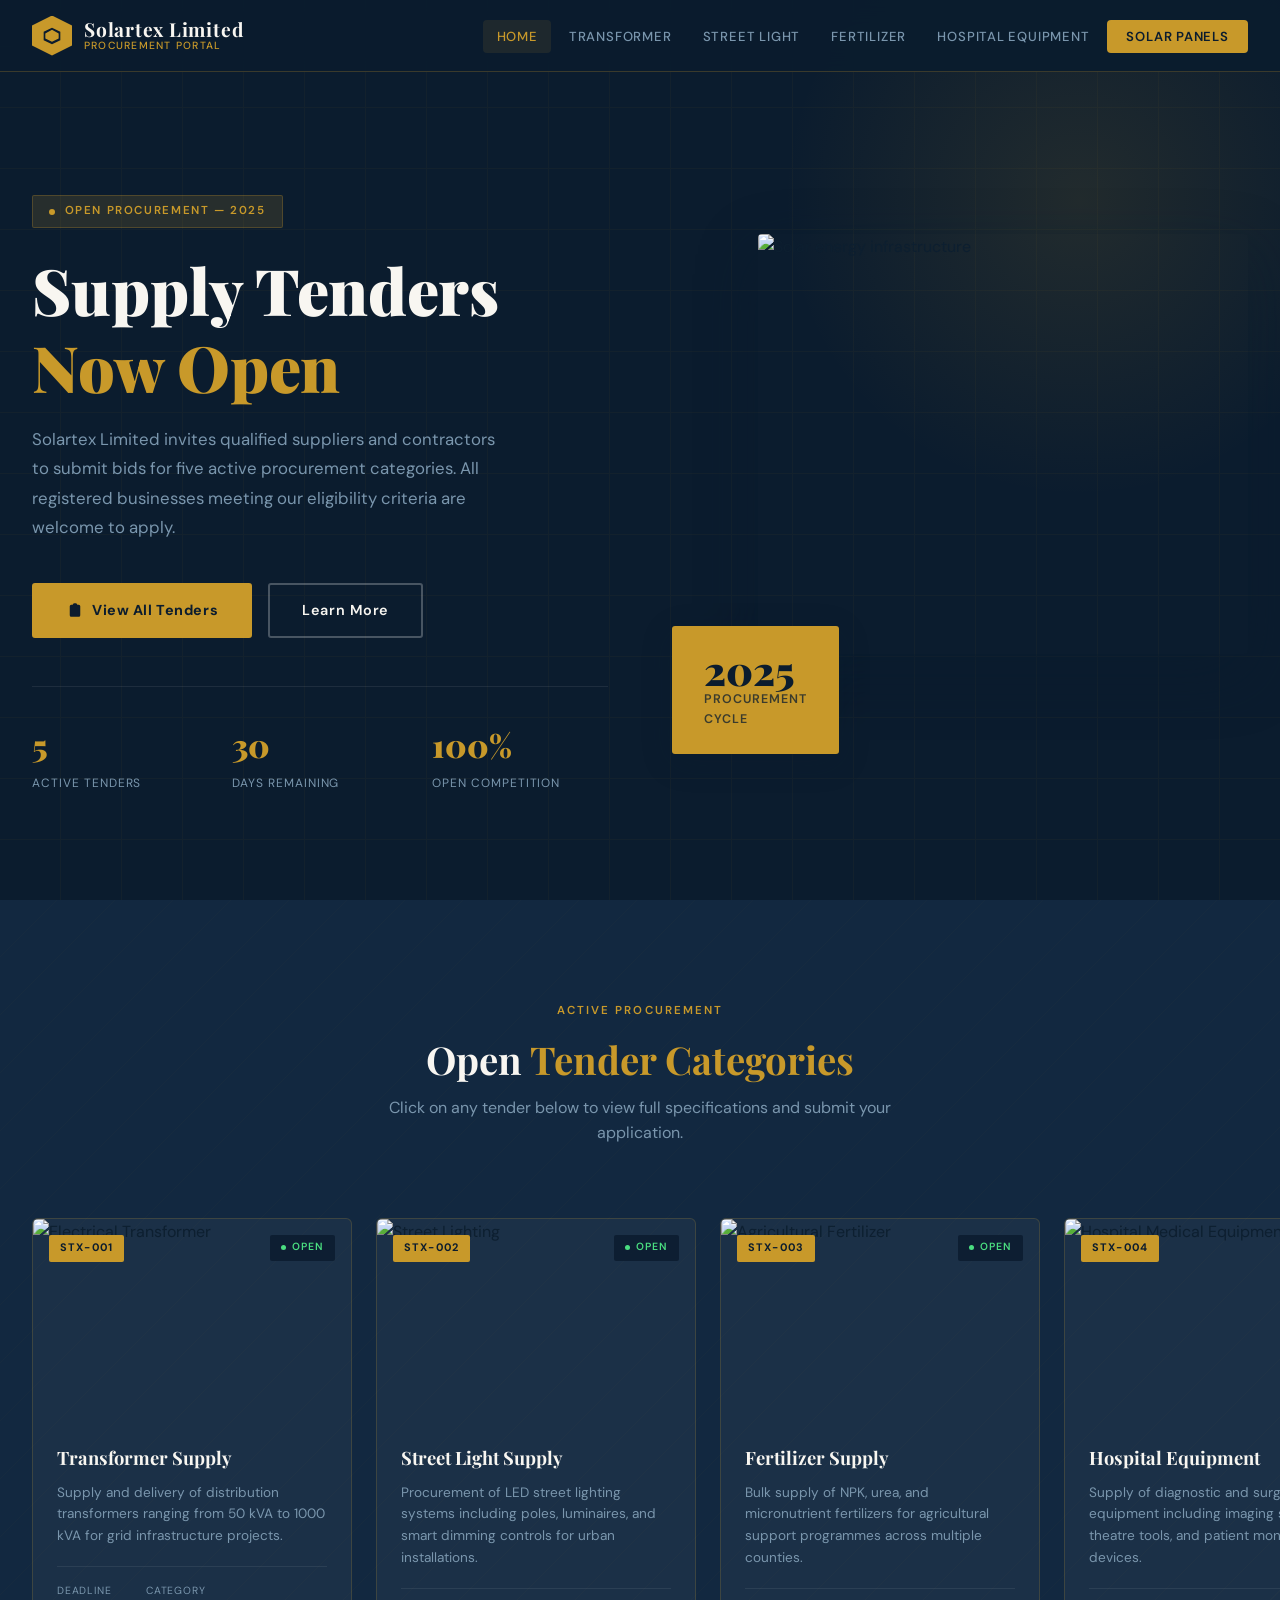
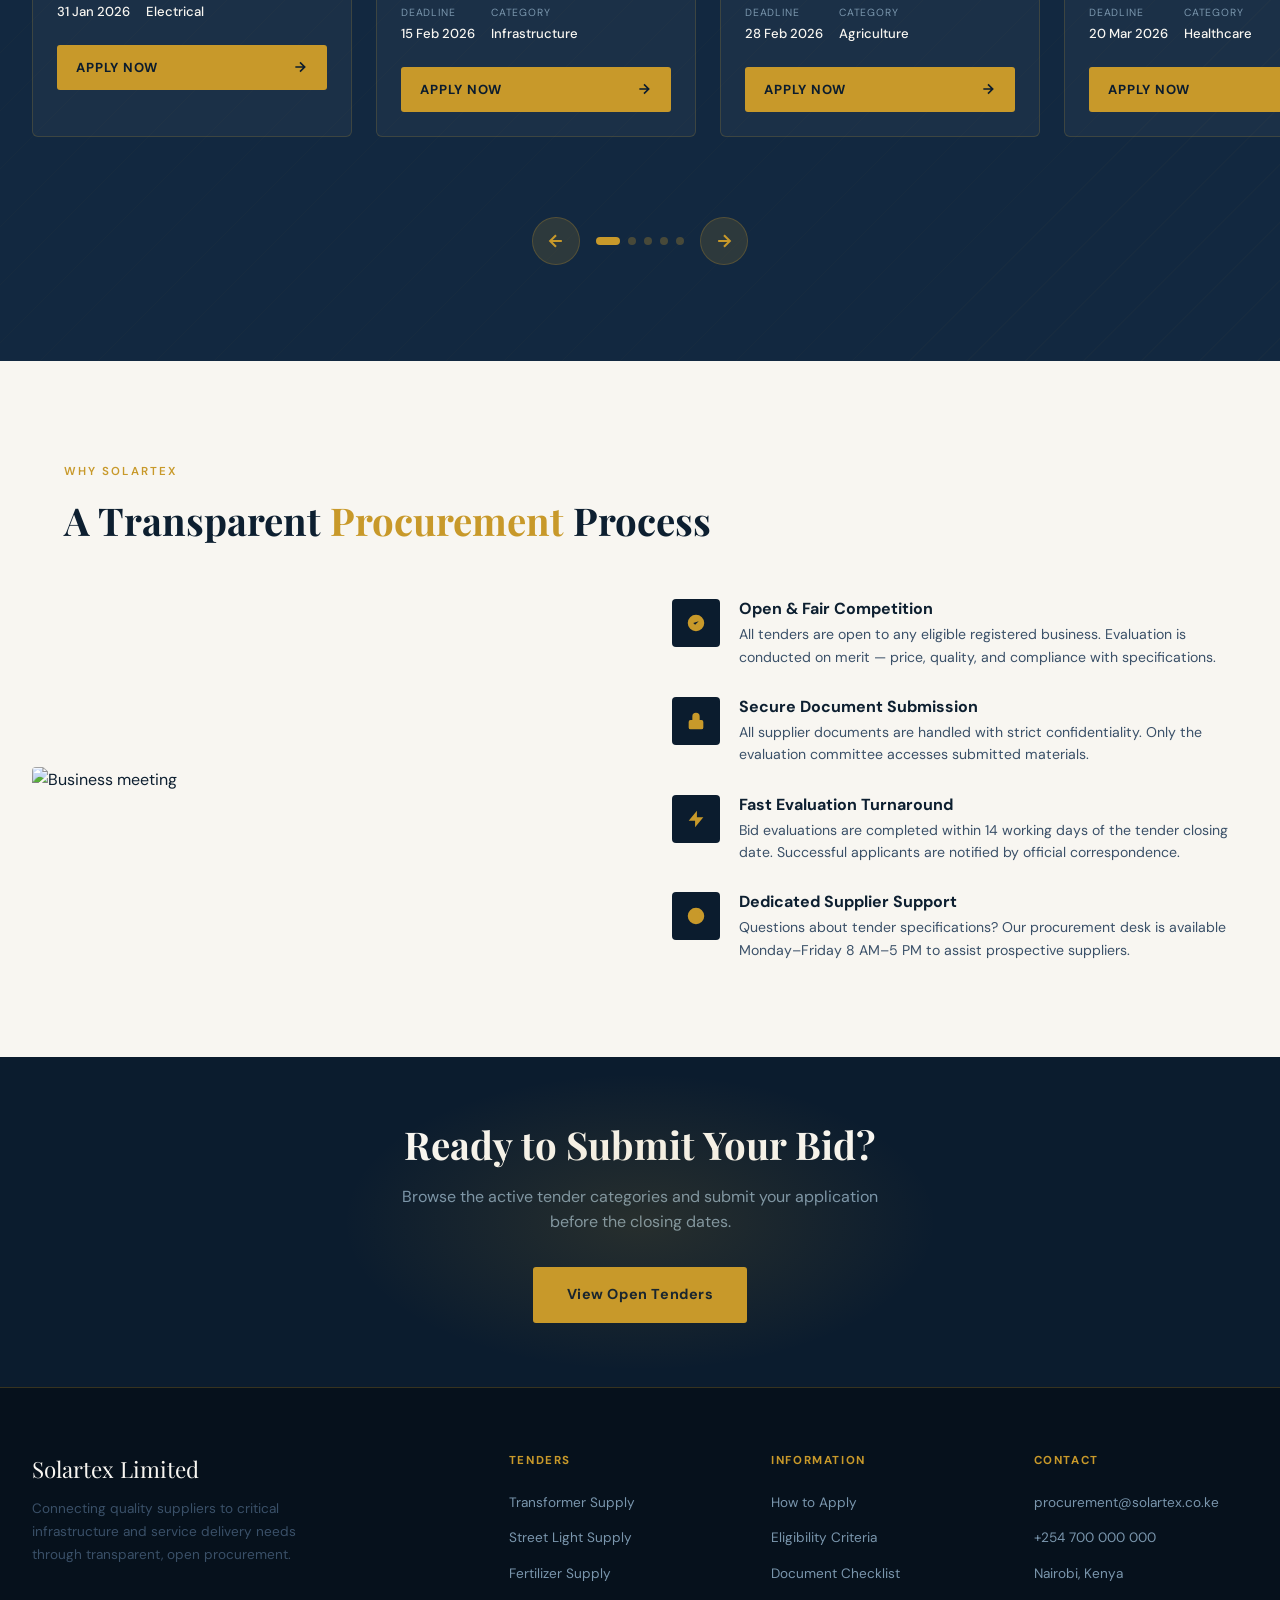
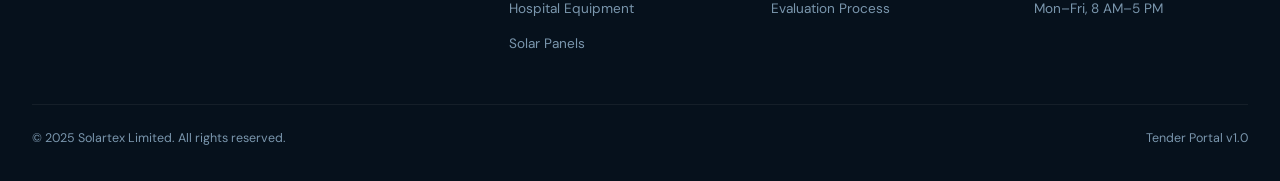
==== index.html @ b56e08f8 "Add files via upload" ====
<!DOCTYPE html>
<html lang="en">
<head>
  <meta charset="UTF-8" />
  <meta name="viewport" content="width=device-width, initial-scale=1.0" />
  <title>Solartex Limited — Tender Portal</title>
  <meta name="description" content="Open tenders for transformer supply, street lighting, fertilizer, hospital equipment, and solar panels." />
  <link rel="stylesheet" href="assets/css/styles.css" />
  <link rel="icon" type="image/svg+xml" href="data:image/svg+xml,<svg xmlns='http://www.w3.org/2000/svg' viewBox='0 0 100 100'><polygon points='50,5 95,27.5 95,72.5 50,95 5,72.5 5,27.5' fill='%23c8992a'/></svg>" />
</head>
<body>

<!-- ── NAVBAR ── -->
<nav class="navbar">
  <div class="nav-inner">
    <a href="index.html" class="nav-logo">
      <div class="nav-logo-mark">
        <svg viewBox="0 0 24 24"><path d="M12 2L2 7v10l10 5 10-5V7L12 2zm0 2.5L20 9v6l-8 4-8-4V9l8-4.5z"/></svg>
      </div>
      <div class="nav-logo-text">
        <span class="brand">Solartex Limited</span>
        <span class="tagline">Procurement Portal</span>
      </div>
    </a>

    <ul class="nav-links">
      <li><a href="index.html">Home</a></li>
      <li><a href="tenders/transformer.html">Transformer</a></li>
      <li><a href="tenders/streetlight.html">Street Light</a></li>
      <li><a href="tenders/fertilizer.html">Fertilizer</a></li>
      <li><a href="tenders/hospital-equipment.html">Hospital Equipment</a></li>
      <li><a href="tenders/solar-panel.html" class="nav-cta">Solar Panels</a></li>
    </ul>

    <div class="hamburger" id="hamburger">
      <span></span><span></span><span></span>
    </div>
  </div>
</nav>

<!-- Mobile Menu -->
<div class="mobile-menu" id="mobileMenu">
  <a href="index.html">Home</a>
  <a href="tenders/transformer.html">Transformer Supply</a>
  <a href="tenders/streetlight.html">Street Light Supply</a>
  <a href="tenders/fertilizer.html">Fertilizer Supply</a>
  <a href="tenders/hospital-equipment.html">Hospital Equipment</a>
  <a href="tenders/solar-panel.html">Solar Panels</a>
</div>

<!-- ── HERO ── -->
<section class="hero">
  <div class="hero-bg-pattern"></div>
  <div class="hero-glow"></div>
  <div class="hero-inner">
    <div class="hero-left">
      <div class="hero-eyebrow fade-up">Open Procurement — 2025</div>
      <h1 class="hero-title fade-up">
        Supply Tenders<br>
        <em>Now Open</em>
      </h1>
      <p class="hero-desc fade-up">
        Solartex Limited invites qualified suppliers and contractors to submit bids for five active procurement categories. All registered businesses meeting our eligibility criteria are welcome to apply.
      </p>
      <div class="hero-actions fade-up">
        <a href="#tenders" class="btn-primary">
          <svg viewBox="0 0 24 24" width="18" height="18" fill="currentColor"><path d="M9 5H7a2 2 0 00-2 2v12a2 2 0 002 2h10a2 2 0 002-2V7a2 2 0 00-2-2h-2M9 5a2 2 0 002 2h2a2 2 0 002-2M9 5a2 2 0 012-2h2a2 2 0 012 2"/></svg>
          View All Tenders
        </a>
        <a href="#why" class="btn-outline">Learn More</a>
      </div>

      <div class="hero-stats fade-up">
        <div class="stat-item">
          <div class="number">5</div>
          <div class="label">Active Tenders</div>
        </div>
        <div class="stat-item">
          <div class="number">30</div>
          <div class="label">Days Remaining</div>
        </div>
        <div class="stat-item">
          <div class="number">100%</div>
          <div class="label">Open Competition</div>
        </div>
      </div>
    </div>

    <div class="hero-image-stack">
      <img
        class="hero-img-main"
        src="https://images.unsplash.com/photo-1509391366360-2e959784a276?w=800&auto=format&fit=crop"
        alt="Solar energy infrastructure"
      />
      <div class="hero-img-badge">
        <div class="badge-num">2025</div>
        <div class="badge-txt">Procurement<br>Cycle</div>
      </div>
    </div>
  </div>
</section>

<!-- ── CAROUSEL SECTION ── -->
<section class="carousel-section" id="tenders">
  <div class="section-header">
    <div class="section-eyebrow">Active Procurement</div>
    <h2 class="section-title">Open <span>Tender Categories</span></h2>
    <p class="section-desc">Click on any tender below to view full specifications and submit your application.</p>
  </div>

  <div class="carousel-wrapper">
    <div class="carousel-track" id="carouselTrack">

      <!-- Card 1: Transformer -->
      <div class="tender-card">
        <div class="card-img-wrap">
          <img src="https://images.unsplash.com/photo-1558618666-fcd25c85cd64?w=600&auto=format&fit=crop" alt="Electrical Transformer" />
          <div class="card-ref">STX-001</div>
          <div class="card-status">Open</div>
        </div>
        <div class="card-body">
          <div class="card-title">Transformer Supply</div>
          <p class="card-excerpt">Supply and delivery of distribution transformers ranging from 50 kVA to 1000 kVA for grid infrastructure projects.</p>
          <div class="card-meta">
            <div class="meta-item">
              <span class="meta-label">Deadline</span>
              <span class="meta-value">31 Jan 2026</span>
            </div>
            <div class="meta-item">
              <span class="meta-label">Category</span>
              <span class="meta-value">Electrical</span>
            </div>
          </div>
          <a href="tenders/transformer.html" class="card-link">
            Apply Now
            <svg viewBox="0 0 24 24" fill="none" stroke="currentColor" stroke-width="2.5"><path d="M5 12h14M12 5l7 7-7 7"/></svg>
          </a>
        </div>
      </div>

      <!-- Card 2: Street Light -->
      <div class="tender-card">
        <div class="card-img-wrap">
          <img src="https://images.unsplash.com/photo-1567168539614-e68667f50ea5?w=600&auto=format&fit=crop" alt="Street Lighting" />
          <div class="card-ref">STX-002</div>
          <div class="card-status">Open</div>
        </div>
        <div class="card-body">
          <div class="card-title">Street Light Supply</div>
          <p class="card-excerpt">Procurement of LED street lighting systems including poles, luminaires, and smart dimming controls for urban installations.</p>
          <div class="card-meta">
            <div class="meta-item">
              <span class="meta-label">Deadline</span>
              <span class="meta-value">15 Feb 2026</span>
            </div>
            <div class="meta-item">
              <span class="meta-label">Category</span>
              <span class="meta-value">Infrastructure</span>
            </div>
          </div>
          <a href="tenders/streetlight.html" class="card-link">
            Apply Now
            <svg viewBox="0 0 24 24" fill="none" stroke="currentColor" stroke-width="2.5"><path d="M5 12h14M12 5l7 7-7 7"/></svg>
          </a>
        </div>
      </div>

      <!-- Card 3: Fertilizer -->
      <div class="tender-card">
        <div class="card-img-wrap">
          <img src="https://images.unsplash.com/photo-1625246333195-78d9c38ad449?w=600&auto=format&fit=crop" alt="Agricultural Fertilizer" />
          <div class="card-ref">STX-003</div>
          <div class="card-status">Open</div>
        </div>
        <div class="card-body">
          <div class="card-title">Fertilizer Supply</div>
          <p class="card-excerpt">Bulk supply of NPK, urea, and micronutrient fertilizers for agricultural support programmes across multiple counties.</p>
          <div class="card-meta">
            <div class="meta-item">
              <span class="meta-label">Deadline</span>
              <span class="meta-value">28 Feb 2026</span>
            </div>
            <div class="meta-item">
              <span class="meta-label">Category</span>
              <span class="meta-value">Agriculture</span>
            </div>
          </div>
          <a href="tenders/fertilizer.html" class="card-link">
            Apply Now
            <svg viewBox="0 0 24 24" fill="none" stroke="currentColor" stroke-width="2.5"><path d="M5 12h14M12 5l7 7-7 7"/></svg>
          </a>
        </div>
      </div>

      <!-- Card 4: Hospital Equipment -->
      <div class="tender-card">
        <div class="card-img-wrap">
          <img src="https://images.unsplash.com/photo-1519494026892-80bbd2d6fd0d?w=600&auto=format&fit=crop" alt="Hospital Medical Equipment" />
          <div class="card-ref">STX-004</div>
          <div class="card-status">Open</div>
        </div>
        <div class="card-body">
          <div class="card-title">Hospital Equipment</div>
          <p class="card-excerpt">Supply of diagnostic and surgical medical equipment including imaging systems, theatre tools, and patient monitoring devices.</p>
          <div class="card-meta">
            <div class="meta-item">
              <span class="meta-label">Deadline</span>
              <span class="meta-value">20 Mar 2026</span>
            </div>
            <div class="meta-item">
              <span class="meta-label">Category</span>
              <span class="meta-value">Healthcare</span>
            </div>
          </div>
          <a href="tenders/hospital-equipment.html" class="card-link">
            Apply Now
            <svg viewBox="0 0 24 24" fill="none" stroke="currentColor" stroke-width="2.5"><path d="M5 12h14M12 5l7 7-7 7"/></svg>
          </a>
        </div>
      </div>

      <!-- Card 5: Solar Panel -->
      <div class="tender-card">
        <div class="card-img-wrap">
          <img src="https://images.unsplash.com/photo-1509391366360-2e959784a276?w=600&auto=format&fit=crop" alt="Solar Panels" />
          <div class="card-ref">STX-005</div>
          <div class="card-status">Open</div>
        </div>
        <div class="card-body">
          <div class="card-title">Solar Panel Supply</div>
          <p class="card-excerpt">Procurement of monocrystalline photovoltaic panels, inverters, and mounting structures for off-grid and on-grid installations.</p>
          <div class="card-meta">
            <div class="meta-item">
              <span class="meta-label">Deadline</span>
              <span class="meta-value">31 Mar 2026</span>
            </div>
            <div class="meta-item">
              <span class="meta-label">Category</span>
              <span class="meta-value">Renewable</span>
            </div>
          </div>
          <a href="tenders/solar-panel.html" class="card-link">
            Apply Now
            <svg viewBox="0 0 24 24" fill="none" stroke="currentColor" stroke-width="2.5"><path d="M5 12h14M12 5l7 7-7 7"/></svg>
          </a>
        </div>
      </div>

    </div><!-- /carousel-track -->
  </div><!-- /carousel-wrapper -->

  <div class="carousel-controls">
    <button class="carousel-btn" id="carouselPrev" aria-label="Previous">
      <svg viewBox="0 0 24 24" fill="none" stroke="currentColor" stroke-width="2.5"><path d="M19 12H5M12 19l-7-7 7-7"/></svg>
    </button>
    <div class="carousel-dots" id="carouselDots"></div>
    <button class="carousel-btn" id="carouselNext" aria-label="Next">
      <svg viewBox="0 0 24 24" fill="none" stroke="currentColor" stroke-width="2.5"><path d="M5 12h14M12 5l7 7-7 7"/></svg>
    </button>
  </div>
</section>

<!-- ── WHY SOLARTEX ── -->
<section class="why-section" id="why">
  <div class="why-inner">
    <div class="section-header" style="text-align:left;">
      <div class="section-eyebrow" style="color:var(--gold);">Why Solartex</div>
      <h2 class="section-title" style="color:var(--text-dark);">A Transparent <span style="color:var(--gold);">Procurement</span> Process</h2>
    </div>
    <div class="why-grid">
      <div class="why-image">
        <img src="https://images.unsplash.com/photo-1454165804606-c3d57bc86b40?w=800&auto=format&fit=crop" alt="Business meeting" />
        <div class="why-image-accent"></div>
      </div>
      <div class="why-points">
        <div class="why-point">
          <div class="why-icon">
            <svg viewBox="0 0 24 24"><path d="M9 12l2 2 4-4m6 2a9 9 0 11-18 0 9 9 0 0118 0z"/></svg>
          </div>
          <div>
            <h4>Open & Fair Competition</h4>
            <p>All tenders are open to any eligible registered business. Evaluation is conducted on merit — price, quality, and compliance with specifications.</p>
          </div>
        </div>
        <div class="why-point">
          <div class="why-icon">
            <svg viewBox="0 0 24 24"><path d="M12 15v2m-6 4h12a2 2 0 002-2v-6a2 2 0 00-2-2H6a2 2 0 00-2 2v6a2 2 0 002 2zm10-10V7a4 4 0 00-8 0v4h8z"/></svg>
          </div>
          <div>
            <h4>Secure Document Submission</h4>
            <p>All supplier documents are handled with strict confidentiality. Only the evaluation committee accesses submitted materials.</p>
          </div>
        </div>
        <div class="why-point">
          <div class="why-icon">
            <svg viewBox="0 0 24 24"><path d="M13 10V3L4 14h7v7l9-11h-7z"/></svg>
          </div>
          <div>
            <h4>Fast Evaluation Turnaround</h4>
            <p>Bid evaluations are completed within 14 working days of the tender closing date. Successful applicants are notified by official correspondence.</p>
          </div>
        </div>
        <div class="why-point">
          <div class="why-icon">
            <svg viewBox="0 0 24 24"><path d="M18.364 5.636l-3.536 3.536m0 5.656l3.536 3.536M9.172 9.172L5.636 5.636m3.536 9.192l-3.536 3.536M21 12a9 9 0 11-18 0 9 9 0 0118 0zm-5 0a4 4 0 11-8 0 4 4 0 018 0z"/></svg>
          </div>
          <div>
            <h4>Dedicated Supplier Support</h4>
            <p>Questions about tender specifications? Our procurement desk is available Monday–Friday 8 AM–5 PM to assist prospective suppliers.</p>
          </div>
        </div>
      </div>
    </div>
  </div>
</section>

<!-- ── CTA STRIP ── -->
<section class="cta-strip">
  <h2>Ready to Submit Your Bid?</h2>
  <p>Browse the active tender categories and submit your application before the closing dates.</p>
  <a href="#tenders" class="btn-primary">View Open Tenders</a>
</section>

<!-- ── FOOTER ── -->
<footer>
  <div class="footer-inner">
    <div class="footer-brand">
      <div class="brand-name">Solartex Limited</div>
      <p>Connecting quality suppliers to critical infrastructure and service delivery needs through transparent, open procurement.</p>
    </div>
    <div class="footer-col">
      <h5>Tenders</h5>
      <ul>
        <li><a href="tenders/transformer.html">Transformer Supply</a></li>
        <li><a href="tenders/streetlight.html">Street Light Supply</a></li>
        <li><a href="tenders/fertilizer.html">Fertilizer Supply</a></li>
        <li><a href="tenders/hospital-equipment.html">Hospital Equipment</a></li>
        <li><a href="tenders/solar-panel.html">Solar Panels</a></li>
      </ul>
    </div>
    <div class="footer-col">
      <h5>Information</h5>
      <ul>
        <li><a href="#">How to Apply</a></li>
        <li><a href="#">Eligibility Criteria</a></li>
        <li><a href="#">Document Checklist</a></li>
        <li><a href="#">Evaluation Process</a></li>
      </ul>
    </div>
    <div class="footer-col">
      <h5>Contact</h5>
      <ul>
        <li><a href="#">procurement@solartex.co.ke</a></li>
        <li><a href="#">+254 700 000 000</a></li>
        <li><a href="#">Nairobi, Kenya</a></li>
        <li><a href="#">Mon–Fri, 8 AM–5 PM</a></li>
      </ul>
    </div>
  </div>
  <div class="footer-bottom">
    <span>© 2025 Solartex Limited. All rights reserved.</span>
    <span>Tender Portal v1.0</span>
  </div>
</footer>

<script src="assets/js/nav.js"></script>
</body>
</html>
---- assets/css/styles.css ----
/* =============================================
   SOLARTEX LIMITED — Global Stylesheet
   Aesthetic: Authoritative Industrial / Refined
   Fonts: Playfair Display + DM Sans
   ============================================= */

@import url('https://fonts.googleapis.com/css2?family=Playfair+Display:wght@400;600;700;900&family=DM+Sans:wght@300;400;500;600&display=swap');

:root {
  --navy:        #0b1c2e;
  --navy-mid:    #122840;
  --navy-light:  #1a3a56;
  --gold:        #c8992a;
  --gold-light:  #e0b44a;
  --gold-pale:   #f5e6bc;
  --white:       #f8f6f1;
  --off-white:   #ede9df;
  --text-dark:   #0d1f30;
  --text-mid:    #3a5068;
  --text-light:  #7a96ad;
  --border:      rgba(200,153,42,0.25);
  --shadow-deep: 0 20px 60px rgba(11,28,46,0.4);
  --shadow-card: 0 8px 32px rgba(11,28,46,0.18);
  --transition:  all 0.3s cubic-bezier(0.4,0,0.2,1);
}

*, *::before, *::after { box-sizing: border-box; margin: 0; padding: 0; }

html { scroll-behavior: smooth; }

body {
  font-family: 'DM Sans', sans-serif;
  background: var(--white);
  color: var(--text-dark);
  line-height: 1.6;
  overflow-x: hidden;
}

/* ── TYPOGRAPHY ── */
h1, h2, h3, h4 { font-family: 'Playfair Display', serif; line-height: 1.2; }
h1 { font-size: clamp(2.2rem, 5vw, 4rem); font-weight: 900; }
h2 { font-size: clamp(1.6rem, 3vw, 2.6rem); font-weight: 700; }
h3 { font-size: clamp(1.2rem, 2vw, 1.6rem); font-weight: 600; }
p  { font-size: 1rem; color: var(--text-mid); }

a { text-decoration: none; color: inherit; }

/* ── NAVBAR ── */
.navbar {
  position: fixed; top: 0; left: 0; right: 0; z-index: 1000;
  background: rgba(11,28,46,0.97);
  backdrop-filter: blur(12px);
  border-bottom: 1px solid var(--border);
  height: 72px;
  display: flex; align-items: center;
}

.nav-inner {
  max-width: 1300px; margin: 0 auto; padding: 0 2rem;
  width: 100%;
  display: flex; align-items: center; justify-content: space-between;
}

.nav-logo {
  display: flex; align-items: center; gap: 0.75rem;
}

.nav-logo-mark {
  width: 40px; height: 40px;
  background: var(--gold);
  clip-path: polygon(50% 0%, 100% 25%, 100% 75%, 50% 100%, 0% 75%, 0% 25%);
  display: flex; align-items: center; justify-content: center;
  flex-shrink: 0;
}

.nav-logo-mark svg { width: 20px; height: 20px; fill: var(--navy); }

.nav-logo-text {
  display: flex; flex-direction: column; line-height: 1.1;
}
.nav-logo-text .brand { font-family: 'Playfair Display', serif; font-size: 1.2rem; font-weight: 700; color: var(--white); letter-spacing: 0.04em; }
.nav-logo-text .tagline { font-size: 0.65rem; color: var(--gold); letter-spacing: 0.12em; text-transform: uppercase; font-weight: 500; }

.nav-links {
  display: flex; align-items: center; gap: 0.25rem;
  list-style: none;
}

.nav-links a {
  font-size: 0.82rem; font-weight: 500; letter-spacing: 0.06em;
  text-transform: uppercase; color: var(--text-light);
  padding: 0.5rem 0.85rem; border-radius: 4px;
  transition: var(--transition);
  white-space: nowrap;
}
.nav-links a:hover, .nav-links a.active { color: var(--gold); background: rgba(200,153,42,0.1); }

.nav-cta {
  background: var(--gold) !important;
  color: var(--navy) !important;
  font-weight: 600 !important;
  padding: 0.5rem 1.2rem !important;
  border-radius: 4px !important;
}
.nav-cta:hover { background: var(--gold-light) !important; }

/* Hamburger */
.hamburger {
  display: none; flex-direction: column; gap: 5px; cursor: pointer;
  padding: 4px;
}
.hamburger span {
  display: block; width: 26px; height: 2px;
  background: var(--white); border-radius: 2px;
  transition: var(--transition);
}

.mobile-menu {
  display: none; position: fixed;
  top: 72px; left: 0; right: 0; bottom: 0;
  background: var(--navy); z-index: 999;
  flex-direction: column; padding: 2rem;
  gap: 0.5rem; overflow-y: auto;
}
.mobile-menu.open { display: flex; }
.mobile-menu a {
  font-size: 1rem; font-weight: 500; letter-spacing: 0.06em;
  text-transform: uppercase; color: var(--text-light);
  padding: 1rem 1.2rem; border-bottom: 1px solid rgba(255,255,255,0.06);
  transition: var(--transition);
}
.mobile-menu a:hover { color: var(--gold); }

/* ── HERO (Homepage) ── */
.hero {
  min-height: 100vh;
  background: var(--navy);
  display: flex; align-items: center;
  position: relative; overflow: hidden;
  padding-top: 72px;
}

.hero-bg-pattern {
  position: absolute; inset: 0; opacity: 0.04;
  background-image:
    repeating-linear-gradient(0deg, transparent, transparent 60px, rgba(200,153,42,1) 60px, rgba(200,153,42,1) 61px),
    repeating-linear-gradient(90deg, transparent, transparent 60px, rgba(200,153,42,1) 60px, rgba(200,153,42,1) 61px);
}

.hero-glow {
  position: absolute; width: 600px; height: 600px;
  background: radial-gradient(circle, rgba(200,153,42,0.12) 0%, transparent 70%);
  top: -100px; right: -100px; pointer-events: none;
}

.hero-inner {
  max-width: 1300px; margin: 0 auto; padding: 5rem 2rem 4rem;
  display: grid; grid-template-columns: 1fr 1fr; gap: 4rem; align-items: center;
  width: 100%;
}

.hero-eyebrow {
  display: inline-flex; align-items: center; gap: 0.6rem;
  background: rgba(200,153,42,0.15); border: 1px solid var(--border);
  padding: 0.4rem 1rem; border-radius: 2px;
  font-size: 0.72rem; font-weight: 600; letter-spacing: 0.14em;
  text-transform: uppercase; color: var(--gold);
  margin-bottom: 1.5rem;
}
.hero-eyebrow::before { content: ''; width: 6px; height: 6px; background: var(--gold); border-radius: 50%; }

.hero-title { color: var(--white); margin-bottom: 1.2rem; }
.hero-title em { font-style: normal; color: var(--gold); display: block; }

.hero-desc { color: var(--text-light); font-size: 1.05rem; line-height: 1.75; margin-bottom: 2.5rem; max-width: 480px; }

.hero-actions { display: flex; gap: 1rem; flex-wrap: wrap; }

.btn-primary {
  display: inline-flex; align-items: center; gap: 0.5rem;
  background: var(--gold); color: var(--navy);
  font-weight: 700; font-size: 0.9rem; letter-spacing: 0.04em;
  padding: 0.9rem 2rem; border-radius: 3px;
  transition: var(--transition); border: 2px solid var(--gold);
  cursor: pointer; font-family: 'DM Sans', sans-serif;
}
.btn-primary:hover { background: var(--gold-light); border-color: var(--gold-light); transform: translateY(-2px); box-shadow: 0 8px 24px rgba(200,153,42,0.3); }

.btn-outline {
  display: inline-flex; align-items: center; gap: 0.5rem;
  background: transparent; color: var(--white);
  font-weight: 600; font-size: 0.9rem; letter-spacing: 0.04em;
  padding: 0.9rem 2rem; border-radius: 3px;
  border: 2px solid rgba(255,255,255,0.25);
  transition: var(--transition); cursor: pointer;
  font-family: 'DM Sans', sans-serif;
}
.btn-outline:hover { border-color: var(--gold); color: var(--gold); transform: translateY(-2px); }

.hero-stats {
  display: grid; grid-template-columns: repeat(3, 1fr);
  gap: 1.5rem; margin-top: 3rem;
  padding-top: 2rem; border-top: 1px solid rgba(255,255,255,0.08);
}
.stat-item .number { font-family: 'Playfair Display', serif; font-size: 2rem; font-weight: 900; color: var(--gold); }
.stat-item .label { font-size: 0.75rem; color: var(--text-light); text-transform: uppercase; letter-spacing: 0.08em; margin-top: 0.2rem; }

/* Hero image side */
.hero-image-stack {
  position: relative; height: 520px;
}
.hero-img-main {
  width: 85%; height: 420px; object-fit: cover;
  border-radius: 4px; position: absolute; right: 0; top: 0;
  box-shadow: var(--shadow-deep);
}
.hero-img-badge {
  position: absolute; bottom: 0; left: 0;
  background: var(--gold); padding: 1.5rem 2rem;
  border-radius: 3px; box-shadow: var(--shadow-card);
}
.hero-img-badge .badge-num { font-family: 'Playfair Display', serif; font-size: 2.5rem; font-weight: 900; color: var(--navy); line-height: 1; }
.hero-img-badge .badge-txt { font-size: 0.78rem; font-weight: 600; color: var(--navy); opacity: 0.75; text-transform: uppercase; letter-spacing: 0.08em; }

/* ── CAROUSEL SECTION ── */
.carousel-section {
  padding: 6rem 0;
  background: var(--navy-mid);
  position: relative; overflow: hidden;
}

.carousel-section::before {
  content: '';
  position: absolute; inset: 0;
  background: repeating-linear-gradient(
    135deg, transparent, transparent 40px,
    rgba(200,153,42,0.025) 40px, rgba(200,153,42,0.025) 41px
  );
}

.section-header {
  text-align: center; margin-bottom: 3.5rem; padding: 0 2rem;
  position: relative; z-index: 1;
}
.section-eyebrow {
  display: inline-block;
  font-size: 0.72rem; font-weight: 600; letter-spacing: 0.18em;
  text-transform: uppercase; color: var(--gold);
  margin-bottom: 1rem;
}
.section-title { color: var(--white); }
.section-title span { color: var(--gold); }
.section-desc { color: var(--text-light); margin-top: 0.75rem; max-width: 520px; margin-left: auto; margin-right: auto; }

.carousel-wrapper {
  position: relative; overflow: hidden;
  padding-bottom: 1rem;
}

.carousel-track {
  display: flex;
  gap: 1.5rem;
  padding: 1rem 2rem 2rem;
  overflow-x: auto;
  scroll-behavior: smooth;
  scrollbar-width: none;
  cursor: grab;
}
.carousel-track::-webkit-scrollbar { display: none; }
.carousel-track.dragging { cursor: grabbing; scroll-behavior: auto; }

.tender-card {
  flex: 0 0 320px;
  background: rgba(255,255,255,0.04);
  border: 1px solid rgba(200,153,42,0.2);
  border-radius: 6px; overflow: hidden;
  transition: var(--transition);
  position: relative;
}
.tender-card:hover {
  transform: translateY(-6px);
  border-color: var(--gold);
  box-shadow: 0 20px 40px rgba(0,0,0,0.4), 0 0 0 1px var(--gold);
}

.card-img-wrap {
  height: 200px; overflow: hidden; position: relative;
}
.card-img-wrap img {
  width: 100%; height: 100%; object-fit: cover;
  transition: transform 0.6s ease;
}
.tender-card:hover .card-img-wrap img { transform: scale(1.06); }

.card-ref {
  position: absolute; top: 1rem; left: 1rem;
  background: var(--gold); color: var(--navy);
  font-size: 0.68rem; font-weight: 700; letter-spacing: 0.1em;
  text-transform: uppercase; padding: 0.3rem 0.7rem; border-radius: 2px;
}

.card-status {
  position: absolute; top: 1rem; right: 1rem;
  background: rgba(11,28,46,0.85); color: #4ade80;
  font-size: 0.65rem; font-weight: 600; letter-spacing: 0.08em;
  text-transform: uppercase; padding: 0.3rem 0.7rem; border-radius: 2px;
  display: flex; align-items: center; gap: 0.4rem;
}
.card-status::before { content: ''; width: 5px; height: 5px; background: #4ade80; border-radius: 50%; }

.card-body { padding: 1.5rem; }
.card-title { font-family: 'Playfair Display', serif; font-size: 1.15rem; font-weight: 700; color: var(--white); margin-bottom: 0.6rem; }
.card-excerpt { font-size: 0.85rem; color: var(--text-light); line-height: 1.6; margin-bottom: 1.2rem; }

.card-meta {
  display: flex; gap: 1rem; margin-bottom: 1.4rem;
  padding-top: 1rem; border-top: 1px solid rgba(255,255,255,0.07);
}
.meta-item { display: flex; flex-direction: column; gap: 0.1rem; }
.meta-label { font-size: 0.65rem; color: var(--text-light); text-transform: uppercase; letter-spacing: 0.08em; }
.meta-value { font-size: 0.82rem; color: var(--white); font-weight: 500; }

.card-link {
  display: flex; align-items: center; justify-content: space-between;
  background: var(--gold); color: var(--navy);
  font-weight: 700; font-size: 0.82rem; letter-spacing: 0.06em;
  text-transform: uppercase; padding: 0.75rem 1.2rem;
  border-radius: 3px; transition: var(--transition);
}
.card-link:hover { background: var(--gold-light); }
.card-link svg { width: 16px; height: 16px; transition: transform 0.2s; }
.tender-card:hover .card-link svg { transform: translateX(4px); }

/* Carousel controls */
.carousel-controls {
  display: flex; align-items: center; justify-content: center;
  gap: 1rem; margin-top: 2rem; padding: 0 2rem;
  position: relative; z-index: 1;
}
.carousel-btn {
  width: 48px; height: 48px;
  background: rgba(200,153,42,0.15); border: 1px solid var(--border);
  border-radius: 50%; display: flex; align-items: center; justify-content: center;
  cursor: pointer; transition: var(--transition); color: var(--gold);
}
.carousel-btn:hover { background: var(--gold); color: var(--navy); }
.carousel-btn svg { width: 20px; height: 20px; }
.carousel-dots { display: flex; gap: 0.5rem; }
.carousel-dot {
  width: 8px; height: 8px; border-radius: 50%;
  background: rgba(200,153,42,0.3); cursor: pointer;
  transition: var(--transition); border: none;
}
.carousel-dot.active { background: var(--gold); width: 24px; border-radius: 4px; }

/* ── WHY SOLARTEX ── */
.why-section {
  padding: 6rem 0;
  background: var(--white);
}
.why-inner {
  max-width: 1300px; margin: 0 auto; padding: 0 2rem;
}
.why-grid {
  display: grid; grid-template-columns: 1fr 1fr;
  gap: 4rem; align-items: center; margin-top: 3rem;
}
.why-image {
  position: relative;
}
.why-image img { width: 100%; height: 440px; object-fit: cover; border-radius: 4px; }
.why-image-accent {
  position: absolute; bottom: -1.5rem; right: -1.5rem;
  width: 120px; height: 120px; background: var(--gold);
  border-radius: 4px; z-index: -1;
}
.why-points { display: flex; flex-direction: column; gap: 1.8rem; }
.why-point { display: flex; gap: 1.2rem; align-items: flex-start; }
.why-icon {
  width: 48px; height: 48px; flex-shrink: 0;
  background: var(--navy); border-radius: 4px;
  display: flex; align-items: center; justify-content: center;
}
.why-icon svg { width: 22px; height: 22px; fill: var(--gold); }
.why-point h4 { font-size: 1rem; font-weight: 700; color: var(--text-dark); margin-bottom: 0.3rem; font-family: 'DM Sans', sans-serif; }
.why-point p { font-size: 0.88rem; color: var(--text-mid); line-height: 1.6; }

/* ── CTA STRIP ── */
.cta-strip {
  background: var(--navy);
  padding: 4rem 2rem;
  text-align: center;
  position: relative; overflow: hidden;
}
.cta-strip::before {
  content: '';
  position: absolute; left: 50%; top: 50%; transform: translate(-50%,-50%);
  width: 600px; height: 300px;
  background: radial-gradient(ellipse, rgba(200,153,42,0.15) 0%, transparent 70%);
  pointer-events: none;
}
.cta-strip h2 { color: var(--white); margin-bottom: 1rem; }
.cta-strip p { color: var(--text-light); margin-bottom: 2rem; max-width: 500px; margin-left: auto; margin-right: auto; }

/* ── FOOTER ── */
footer {
  background: #06111c;
  border-top: 1px solid var(--border);
  padding: 4rem 2rem 2rem;
  color: var(--text-light);
}
.footer-inner {
  max-width: 1300px; margin: 0 auto;
  display: grid; grid-template-columns: 2fr 1fr 1fr 1fr;
  gap: 3rem;
}
.footer-brand .brand-name { font-family: 'Playfair Display', serif; font-size: 1.4rem; color: var(--white); margin-bottom: 0.6rem; }
.footer-brand p { font-size: 0.85rem; line-height: 1.7; max-width: 280px; }
.footer-col h5 { font-size: 0.72rem; font-weight: 700; letter-spacing: 0.14em; text-transform: uppercase; color: var(--gold); margin-bottom: 1.2rem; }
.footer-col ul { list-style: none; display: flex; flex-direction: column; gap: 0.6rem; }
.footer-col ul a { font-size: 0.85rem; color: var(--text-light); transition: color 0.2s; }
.footer-col ul a:hover { color: var(--white); }
.footer-bottom {
  max-width: 1300px; margin: 3rem auto 0;
  padding-top: 1.5rem; border-top: 1px solid rgba(255,255,255,0.06);
  display: flex; justify-content: space-between; align-items: center;
  font-size: 0.78rem;
}
.footer-bottom span { color: var(--text-light); }

/* ── TENDER DETAIL PAGE ── */
.page-hero {
  min-height: 420px;
  position: relative; display: flex; align-items: flex-end;
  padding-top: 72px; overflow: hidden;
}
.page-hero-bg {
  position: absolute; inset: 0; z-index: 0;
}
.page-hero-bg img { width: 100%; height: 100%; object-fit: cover; }
.page-hero-bg::after {
  content: '';
  position: absolute; inset: 0;
  background: linear-gradient(to bottom, rgba(11,28,46,0.6) 0%, rgba(11,28,46,0.92) 100%);
}
.page-hero-content {
  position: relative; z-index: 1;
  max-width: 1300px; margin: 0 auto; padding: 3rem 2rem;
  width: 100%;
}
.breadcrumb {
  display: flex; align-items: center; gap: 0.5rem;
  font-size: 0.78rem; color: var(--text-light);
  margin-bottom: 1rem;
  text-transform: uppercase; letter-spacing: 0.06em;
}
.breadcrumb a { color: var(--gold); }
.breadcrumb span { color: var(--text-light); }
.page-hero-content h1 { color: var(--white); margin-bottom: 0.75rem; }

.tender-meta-bar {
  display: flex; gap: 2rem; flex-wrap: wrap; margin-top: 1.5rem;
}
.tender-meta-item {
  display: flex; align-items: center; gap: 0.5rem;
  font-size: 0.82rem; color: var(--text-light);
}
.tender-meta-item svg { width: 16px; height: 16px; fill: var(--gold); flex-shrink: 0; }
.tender-meta-item strong { color: var(--white); }

/* Main content */
.tender-main {
  max-width: 1300px; margin: 0 auto; padding: 4rem 2rem;
  display: grid; grid-template-columns: 1fr 380px; gap: 3rem;
}

.content-block { margin-bottom: 2.5rem; }
.content-block h3 {
  font-size: 1.1rem; color: var(--navy); margin-bottom: 1rem;
  padding-bottom: 0.6rem; border-bottom: 2px solid var(--gold);
  display: inline-block;
}
.content-block p, .content-block li {
  font-size: 0.92rem; color: var(--text-mid); line-height: 1.75;
}
.content-block ul { list-style: none; display: flex; flex-direction: column; gap: 0.5rem; }
.content-block ul li { padding-left: 1.4rem; position: relative; }
.content-block ul li::before {
  content: '▸'; position: absolute; left: 0;
  color: var(--gold); font-size: 0.8rem; top: 0.1em;
}

/* Sidebar */
.tender-sidebar {}
.sidebar-card {
  background: var(--navy);
  border: 1px solid var(--border);
  border-radius: 6px; padding: 2rem;
  margin-bottom: 1.5rem; position: sticky; top: 90px;
}
.sidebar-card h4 {
  font-family: 'Playfair Display', serif;
  color: var(--white); font-size: 1.1rem; margin-bottom: 1.5rem;
  padding-bottom: 0.75rem; border-bottom: 1px solid var(--border);
}
.sidebar-detail { margin-bottom: 1rem; }
.sidebar-detail .sd-label {
  font-size: 0.68rem; font-weight: 600; letter-spacing: 0.1em;
  text-transform: uppercase; color: var(--text-light); margin-bottom: 0.2rem;
}
.sidebar-detail .sd-value { font-size: 0.9rem; color: var(--white); font-weight: 500; }
.sidebar-detail .sd-value.deadline { color: #f97316; }

/* Application Form */
.apply-section {
  background: var(--off-white);
  padding: 5rem 0;
}
.apply-inner {
  max-width: 900px; margin: 0 auto; padding: 0 2rem;
}
.apply-inner h2 { margin-bottom: 0.5rem; }
.apply-inner > p { margin-bottom: 2.5rem; }

.form-grid {
  display: grid; grid-template-columns: 1fr 1fr; gap: 1.5rem;
  background: var(--white); padding: 2.5rem;
  border-radius: 6px; box-shadow: var(--shadow-card);
  border: 1px solid rgba(0,0,0,0.06);
}
.form-group { display: flex; flex-direction: column; gap: 0.4rem; }
.form-group.full { grid-column: 1 / -1; }

.form-group label {
  font-size: 0.78rem; font-weight: 600; letter-spacing: 0.06em;
  text-transform: uppercase; color: var(--text-dark);
}
.form-group input,
.form-group select,
.form-group textarea {
  padding: 0.8rem 1rem;
  border: 1.5px solid #d4d0c8; border-radius: 4px;
  font-family: 'DM Sans', sans-serif; font-size: 0.92rem;
  color: var(--text-dark); background: var(--white);
  transition: border-color 0.2s;
  outline: none;
}
.form-group input:focus,
.form-group select:focus,
.form-group textarea:focus { border-color: var(--gold); box-shadow: 0 0 0 3px rgba(200,153,42,0.12); }
.form-group textarea { resize: vertical; min-height: 120px; }

.file-upload-area {
  border: 2px dashed #c8c3b5; border-radius: 4px; padding: 2rem;
  text-align: center; cursor: pointer; transition: var(--transition);
  background: #faf8f3;
}
.file-upload-area:hover { border-color: var(--gold); background: var(--gold-pale); }
.file-upload-area p { font-size: 0.88rem; color: var(--text-mid); margin-top: 0.5rem; }
.file-upload-area input { display: none; }

.form-submit {
  grid-column: 1 / -1;
  display: flex; align-items: center; gap: 1rem; flex-wrap: wrap;
  margin-top: 0.5rem;
}

.required-note { font-size: 0.78rem; color: var(--text-light); }

/* Success state */
.success-message {
  display: none; text-align: center; padding: 3rem 2rem;
  background: var(--white); border-radius: 6px;
  border: 1px solid rgba(74,222,128,0.3);
  box-shadow: var(--shadow-card);
}
.success-message.show { display: block; }
.success-icon { width: 64px; height: 64px; background: #dcfce7; border-radius: 50%; display: flex; align-items: center; justify-content: center; margin: 0 auto 1.5rem; }
.success-icon svg { width: 32px; height: 32px; fill: #16a34a; }
.success-message h3 { color: var(--text-dark); margin-bottom: 0.5rem; }
.success-message p { color: var(--text-mid); max-width: 420px; margin: 0 auto; }

/* ── ANIMATIONS ── */
@keyframes fadeUp {
  from { opacity: 0; transform: translateY(30px); }
  to   { opacity: 1; transform: translateY(0); }
}

.fade-up {
  opacity: 0;
  animation: fadeUp 0.7s ease forwards;
}
.fade-up:nth-child(1) { animation-delay: 0.1s; }
.fade-up:nth-child(2) { animation-delay: 0.25s; }
.fade-up:nth-child(3) { animation-delay: 0.4s; }
.fade-up:nth-child(4) { animation-delay: 0.55s; }

/* ── RESPONSIVE ── */
@media (max-width: 1024px) {
  .hero-inner { grid-template-columns: 1fr; gap: 2rem; }
  .hero-image-stack { height: 280px; }
  .hero-img-main { width: 100%; height: 280px; position: static; }
  .hero-img-badge { bottom: -1rem; left: 1rem; }
  .why-grid { grid-template-columns: 1fr; }
  .footer-inner { grid-template-columns: 1fr 1fr; gap: 2rem; }
  .tender-main { grid-template-columns: 1fr; }
  .sidebar-card { position: static; }
}

@media (max-width: 768px) {
  .nav-links { display: none; }
  .hamburger { display: flex; }
  .hero-stats { grid-template-columns: repeat(3,1fr); gap: 1rem; }
  .form-grid { grid-template-columns: 1fr; }
  .form-group.full { grid-column: 1; }
  .footer-inner { grid-template-columns: 1fr; }
  .footer-bottom { flex-direction: column; gap: 0.5rem; text-align: center; }
}

@media (max-width: 480px) {
  .hero-stats { grid-template-columns: 1fr; }
  .tender-meta-bar { flex-direction: column; gap: 0.75rem; }
}
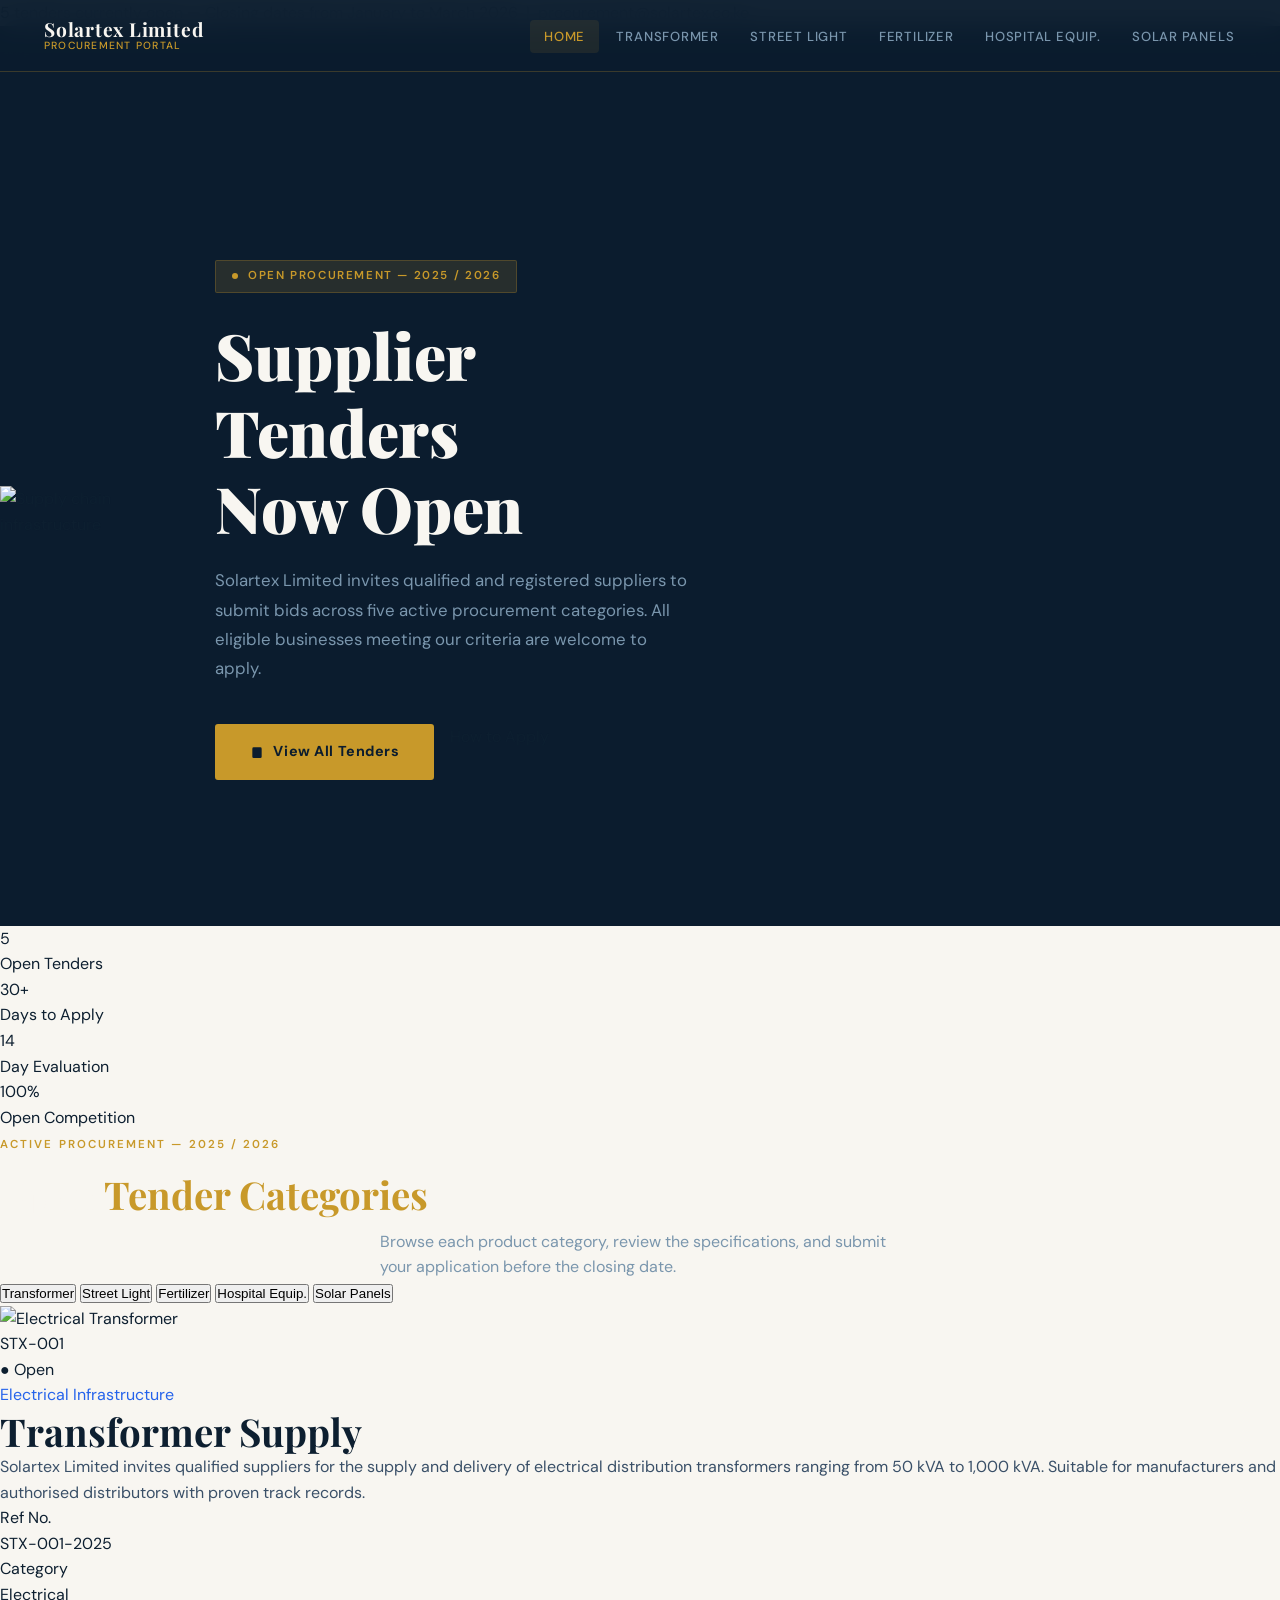
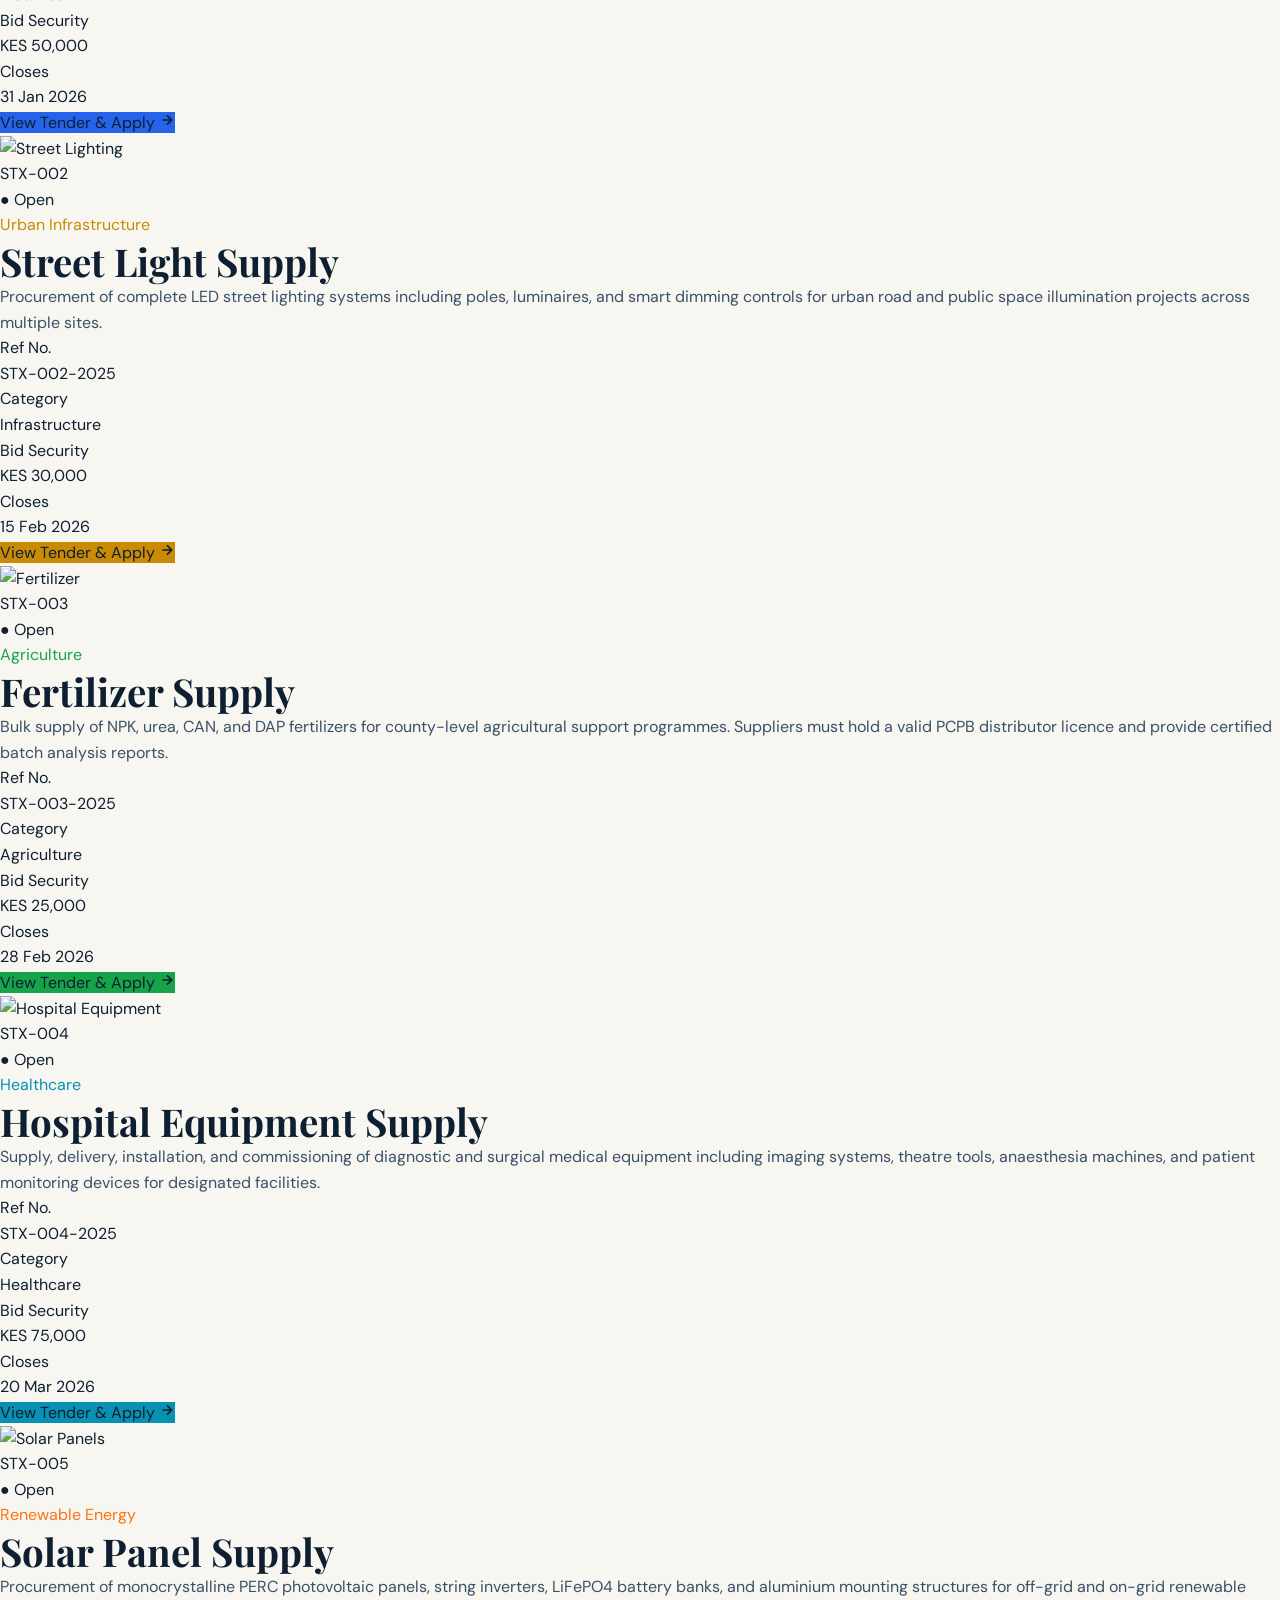
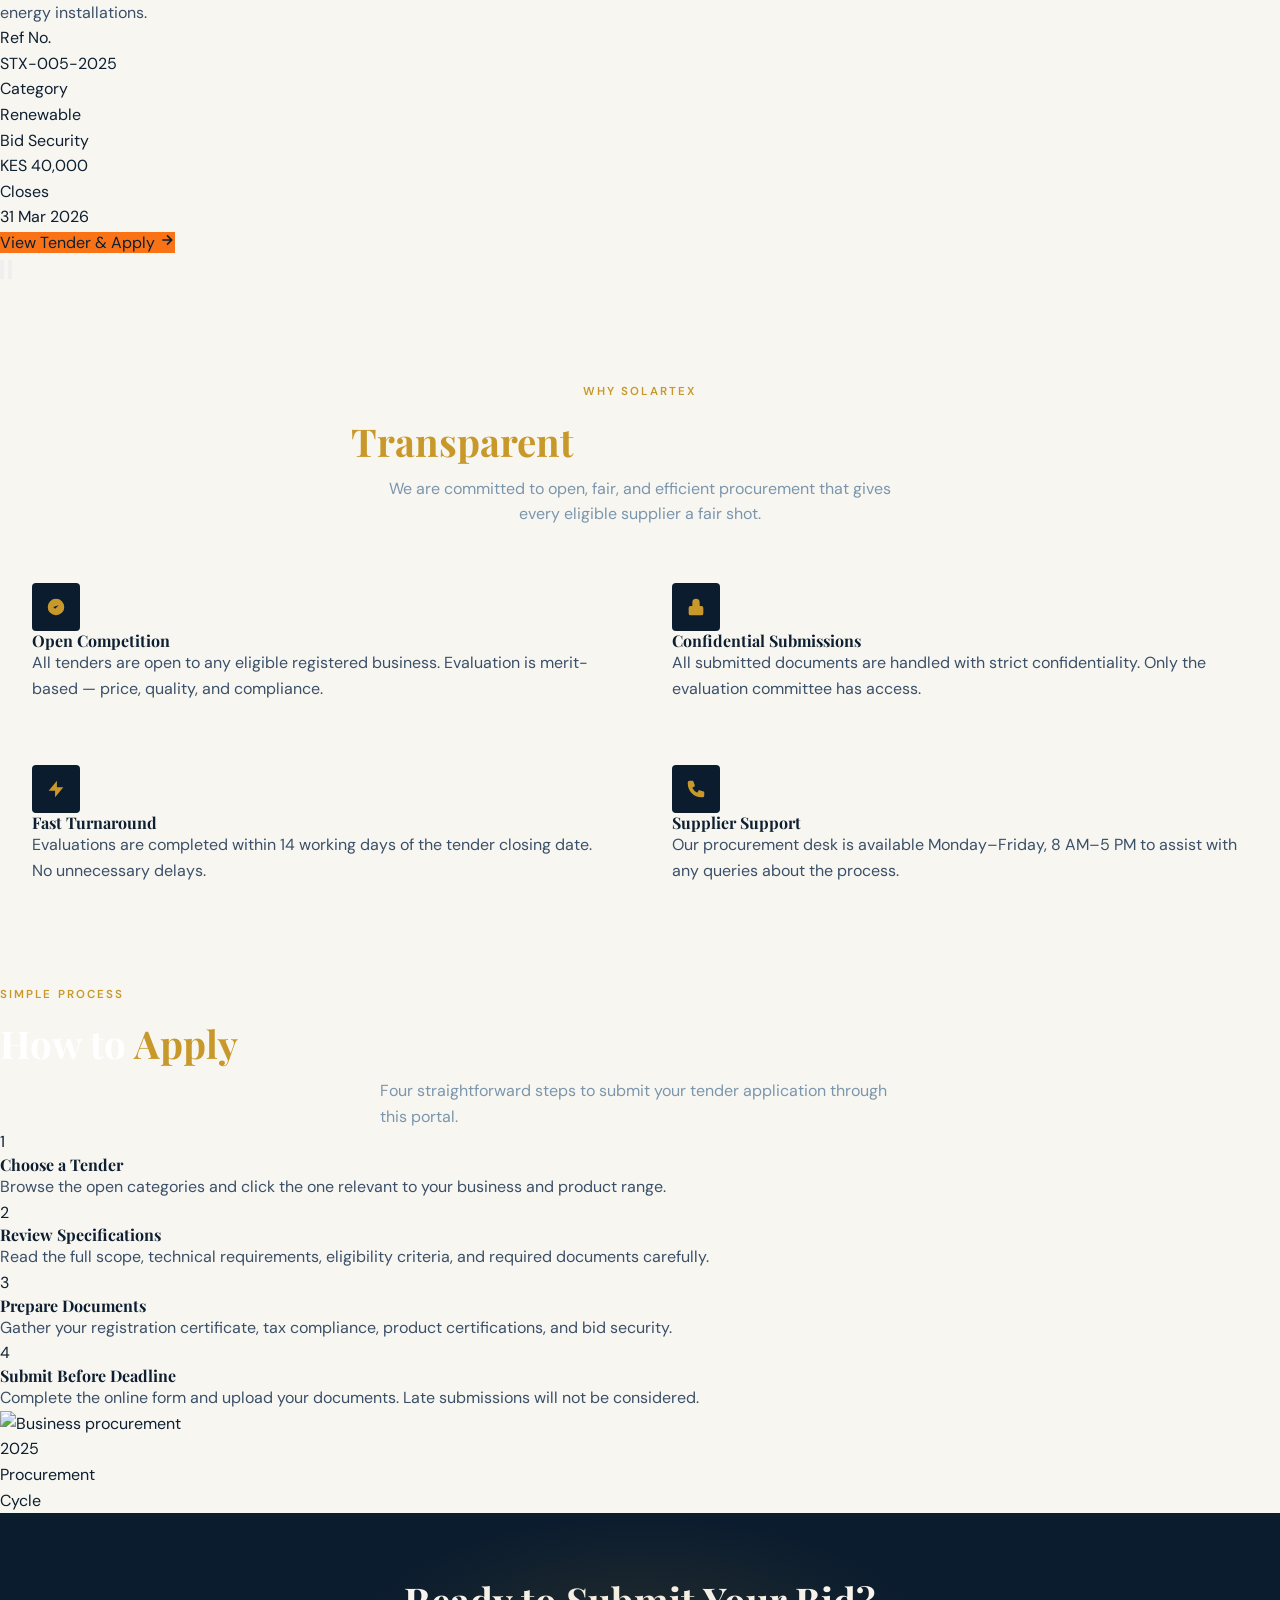
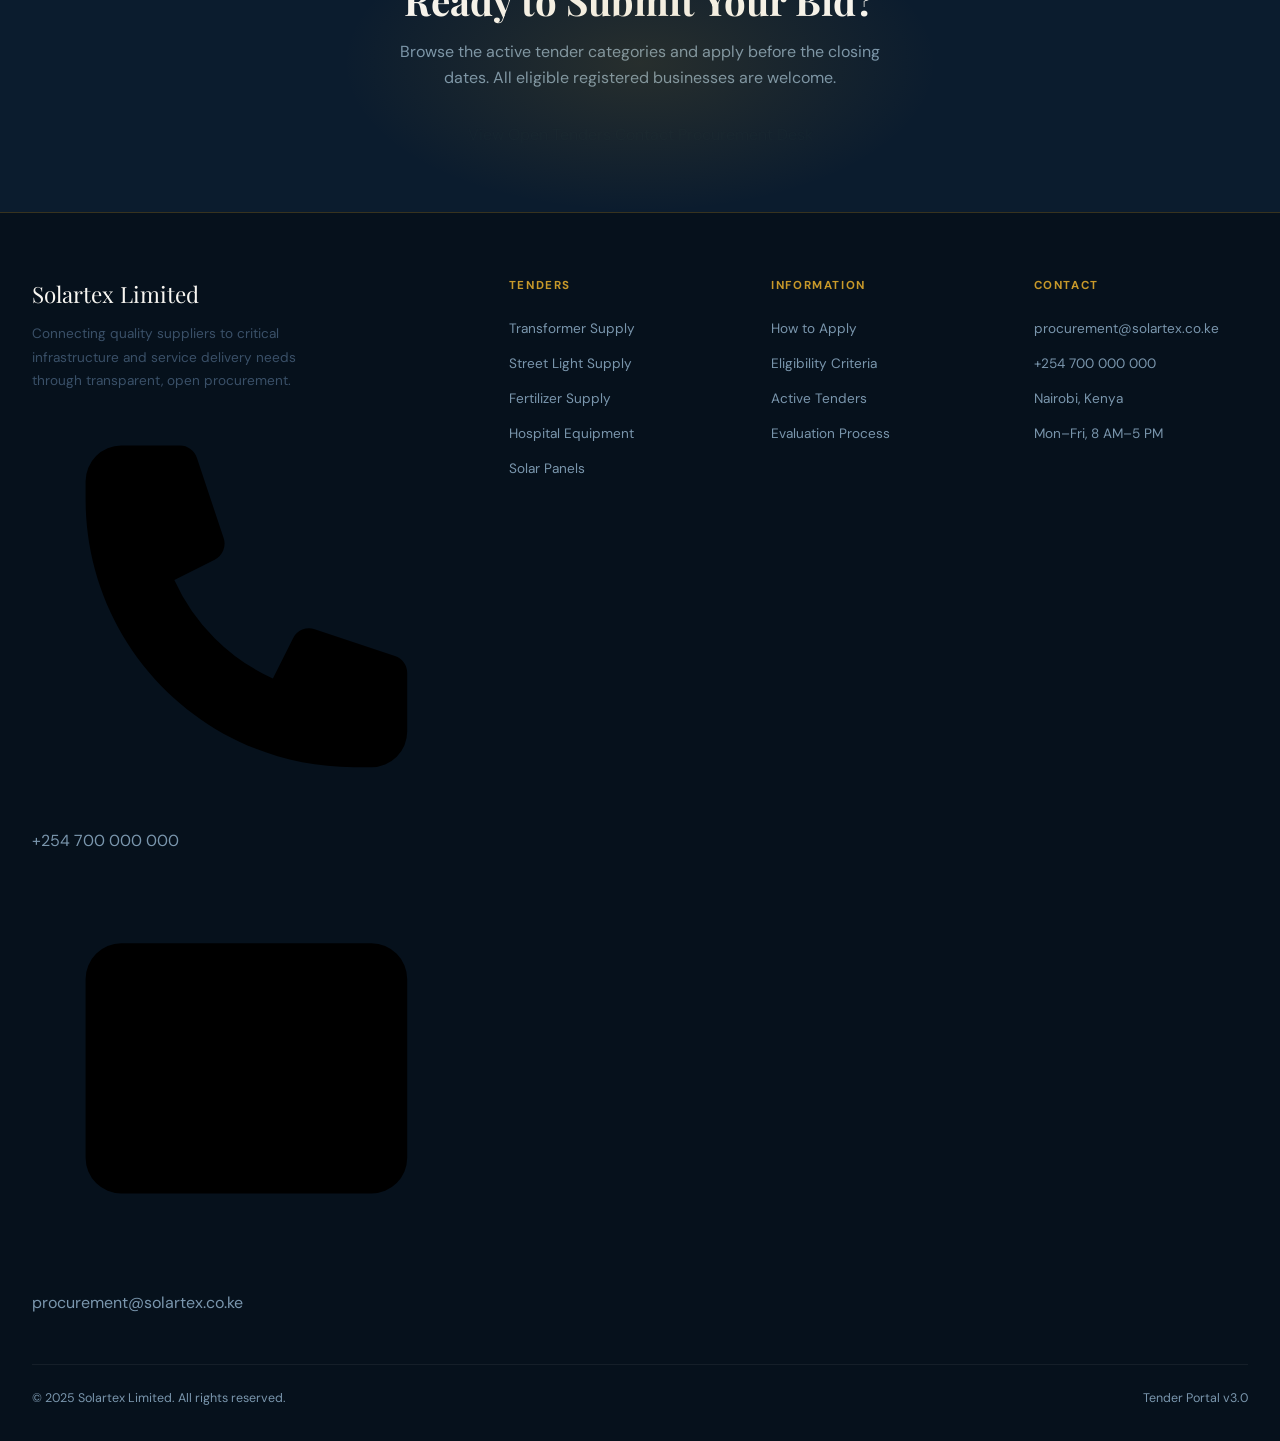
==== commit 7bfe00a6: "Update index.html" ====
--- a/index.html
+++ b/index.html
@@ -6,39 +6,38 @@
   <title>Solartex Limited — Tender Portal</title>
   <meta name="description" content="Open tenders for transformer supply, street lighting, fertilizer, hospital equipment, and solar panels." />
   <link rel="stylesheet" href="assets/css/styles.css" />
-  <link rel="icon" type="image/svg+xml" href="data:image/svg+xml,<svg xmlns='http://www.w3.org/2000/svg' viewBox='0 0 100 100'><polygon points='50,5 95,27.5 95,72.5 50,95 5,72.5 5,27.5' fill='%23c8992a'/></svg>" />
+  <link rel="icon" type="image/svg+xml" href="data:image/svg+xml,<svg xmlns='http://www.w3.org/2000/svg' viewBox='0 0 32 32'><rect width='32' height='32' rx='6' fill='%23f97316'/><path d='M16 6l-2 7H7l6 4-2 7 5-4 5 4-2-7 6-4h-7z' fill='white'/></svg>" />
 </head>
 <body>
 
-<!-- ── NAVBAR ── -->
+<!-- TOP BAR -->
+<div class="top-bar">
+  5 tenders currently open — Closing dates from January to March 2026 &nbsp;|&nbsp; <a href="mailto:procurement@solartex.co.ke">procurement@solartex.co.ke</a>
+</div>
+
+<!-- NAVBAR -->
 <nav class="navbar">
   <div class="nav-inner">
     <a href="index.html" class="nav-logo">
-      <div class="nav-logo-mark">
-        <svg viewBox="0 0 24 24"><path d="M12 2L2 7v10l10 5 10-5V7L12 2zm0 2.5L20 9v6l-8 4-8-4V9l8-4.5z"/></svg>
+      <div class="nav-logo-icon">
+        <svg viewBox="0 0 24 24"><path d="M13 2L3 14h9l-1 8 10-12h-9l1-8z"/></svg>
       </div>
       <div class="nav-logo-text">
         <span class="brand">Solartex Limited</span>
         <span class="tagline">Procurement Portal</span>
       </div>
     </a>
-
     <ul class="nav-links">
       <li><a href="index.html">Home</a></li>
       <li><a href="tenders/transformer.html">Transformer</a></li>
       <li><a href="tenders/streetlight.html">Street Light</a></li>
       <li><a href="tenders/fertilizer.html">Fertilizer</a></li>
-      <li><a href="tenders/hospital-equipment.html">Hospital Equipment</a></li>
-      <li><a href="tenders/solar-panel.html" class="nav-cta">Solar Panels</a></li>
+      <li><a href="tenders/hospital-equipment.html">Hospital Equip.</a></li>
+      <li><a href="tenders/solar-panel.html" class="">Solar Panels</a></li>
     </ul>
-
-    <div class="hamburger" id="hamburger">
-      <span></span><span></span><span></span>
-    </div>
+    <div class="hamburger" id="hamburger"><span></span><span></span><span></span></div>
   </div>
 </nav>
-
-<!-- Mobile Menu -->
 <div class="mobile-menu" id="mobileMenu">
   <a href="index.html">Home</a>
   <a href="tenders/transformer.html">Transformer Supply</a>
@@ -48,285 +47,397 @@
   <a href="tenders/solar-panel.html">Solar Panels</a>
 </div>
 
-<!-- ── HERO ── -->
+<!-- HERO -->
 <section class="hero">
-  <div class="hero-bg-pattern"></div>
-  <div class="hero-glow"></div>
+  <div class="hero-bg">
+    <img src="https://images.unsplash.com/photo-1497440001374-f26997328c1b?w=1600&auto=format&fit=crop" alt="Supply chain infrastructure" />
+  </div>
   <div class="hero-inner">
-    <div class="hero-left">
-      <div class="hero-eyebrow fade-up">Open Procurement — 2025</div>
+    <div class="hero-content">
+      <div class="hero-eyebrow fade-up">Open Procurement — 2025 / 2026</div>
       <h1 class="hero-title fade-up">
-        Supply Tenders<br>
-        <em>Now Open</em>
+        Supplier Tenders<br><span>Now Open</span>
       </h1>
       <p class="hero-desc fade-up">
-        Solartex Limited invites qualified suppliers and contractors to submit bids for five active procurement categories. All registered businesses meeting our eligibility criteria are welcome to apply.
+        Solartex Limited invites qualified and registered suppliers to submit bids across five active procurement categories. All eligible businesses meeting our criteria are welcome to apply.
       </p>
       <div class="hero-actions fade-up">
         <a href="#tenders" class="btn-primary">
-          <svg viewBox="0 0 24 24" width="18" height="18" fill="currentColor"><path d="M9 5H7a2 2 0 00-2 2v12a2 2 0 002 2h10a2 2 0 002-2V7a2 2 0 00-2-2h-2M9 5a2 2 0 002 2h2a2 2 0 002-2M9 5a2 2 0 012-2h2a2 2 0 012 2"/></svg>
+          <svg viewBox="0 0 24 24" width="16" height="16" fill="currentColor"><path d="M9 5H7a2 2 0 00-2 2v12a2 2 0 002 2h10a2 2 0 002-2V7a2 2 0 00-2-2h-2M9 5a2 2 0 002 2h2a2 2 0 002-2"/></svg>
           View All Tenders
         </a>
-        <a href="#why" class="btn-outline">Learn More</a>
-      </div>
-
-      <div class="hero-stats fade-up">
-        <div class="stat-item">
-          <div class="number">5</div>
-          <div class="label">Active Tenders</div>
-        </div>
-        <div class="stat-item">
-          <div class="number">30</div>
-          <div class="label">Days Remaining</div>
-        </div>
-        <div class="stat-item">
-          <div class="number">100%</div>
-          <div class="label">Open Competition</div>
-        </div>
-      </div>
-    </div>
-
-    <div class="hero-image-stack">
-      <img
-        class="hero-img-main"
-        src="https://images.unsplash.com/photo-1509391366360-2e959784a276?w=800&auto=format&fit=crop"
-        alt="Solar energy infrastructure"
-      />
-      <div class="hero-img-badge">
-        <div class="badge-num">2025</div>
-        <div class="badge-txt">Procurement<br>Cycle</div>
+        <a href="#how-to-apply" class="btn-outline-white">How to Apply</a>
       </div>
     </div>
   </div>
 </section>
 
-<!-- ── CAROUSEL SECTION ── -->
-<section class="carousel-section" id="tenders">
-  <div class="section-header">
-    <div class="section-eyebrow">Active Procurement</div>
-    <h2 class="section-title">Open <span>Tender Categories</span></h2>
-    <p class="section-desc">Click on any tender below to view full specifications and submit your application.</p>
-  </div>
-
-  <div class="carousel-wrapper">
-    <div class="carousel-track" id="carouselTrack">
-
-      <!-- Card 1: Transformer -->
-      <div class="tender-card">
-        <div class="card-img-wrap">
-          <img src="https://images.unsplash.com/photo-1558618666-fcd25c85cd64?w=600&auto=format&fit=crop" alt="Electrical Transformer" />
-          <div class="card-ref">STX-001</div>
-          <div class="card-status">Open</div>
-        </div>
-        <div class="card-body">
-          <div class="card-title">Transformer Supply</div>
-          <p class="card-excerpt">Supply and delivery of distribution transformers ranging from 50 kVA to 1000 kVA for grid infrastructure projects.</p>
-          <div class="card-meta">
-            <div class="meta-item">
-              <span class="meta-label">Deadline</span>
-              <span class="meta-value">31 Jan 2026</span>
-            </div>
-            <div class="meta-item">
-              <span class="meta-label">Category</span>
-              <span class="meta-value">Electrical</span>
-            </div>
-          </div>
-          <a href="tenders/transformer.html" class="card-link">
-            Apply Now
-            <svg viewBox="0 0 24 24" fill="none" stroke="currentColor" stroke-width="2.5"><path d="M5 12h14M12 5l7 7-7 7"/></svg>
-          </a>
-        </div>
-      </div>
-
-      <!-- Card 2: Street Light -->
-      <div class="tender-card">
-        <div class="card-img-wrap">
-          <img src="https://images.unsplash.com/photo-1567168539614-e68667f50ea5?w=600&auto=format&fit=crop" alt="Street Lighting" />
-          <div class="card-ref">STX-002</div>
-          <div class="card-status">Open</div>
-        </div>
-        <div class="card-body">
-          <div class="card-title">Street Light Supply</div>
-          <p class="card-excerpt">Procurement of LED street lighting systems including poles, luminaires, and smart dimming controls for urban installations.</p>
-          <div class="card-meta">
-            <div class="meta-item">
-              <span class="meta-label">Deadline</span>
-              <span class="meta-value">15 Feb 2026</span>
-            </div>
-            <div class="meta-item">
-              <span class="meta-label">Category</span>
-              <span class="meta-value">Infrastructure</span>
-            </div>
-          </div>
-          <a href="tenders/streetlight.html" class="card-link">
-            Apply Now
-            <svg viewBox="0 0 24 24" fill="none" stroke="currentColor" stroke-width="2.5"><path d="M5 12h14M12 5l7 7-7 7"/></svg>
-          </a>
-        </div>
-      </div>
-
-      <!-- Card 3: Fertilizer -->
-      <div class="tender-card">
-        <div class="card-img-wrap">
-          <img src="https://images.unsplash.com/photo-1625246333195-78d9c38ad449?w=600&auto=format&fit=crop" alt="Agricultural Fertilizer" />
-          <div class="card-ref">STX-003</div>
-          <div class="card-status">Open</div>
-        </div>
-        <div class="card-body">
-          <div class="card-title">Fertilizer Supply</div>
-          <p class="card-excerpt">Bulk supply of NPK, urea, and micronutrient fertilizers for agricultural support programmes across multiple counties.</p>
-          <div class="card-meta">
-            <div class="meta-item">
-              <span class="meta-label">Deadline</span>
-              <span class="meta-value">28 Feb 2026</span>
-            </div>
-            <div class="meta-item">
-              <span class="meta-label">Category</span>
-              <span class="meta-value">Agriculture</span>
-            </div>
-          </div>
-          <a href="tenders/fertilizer.html" class="card-link">
-            Apply Now
-            <svg viewBox="0 0 24 24" fill="none" stroke="currentColor" stroke-width="2.5"><path d="M5 12h14M12 5l7 7-7 7"/></svg>
-          </a>
-        </div>
-      </div>
-
-      <!-- Card 4: Hospital Equipment -->
-      <div class="tender-card">
-        <div class="card-img-wrap">
-          <img src="https://images.unsplash.com/photo-1519494026892-80bbd2d6fd0d?w=600&auto=format&fit=crop" alt="Hospital Medical Equipment" />
-          <div class="card-ref">STX-004</div>
-          <div class="card-status">Open</div>
-        </div>
-        <div class="card-body">
-          <div class="card-title">Hospital Equipment</div>
-          <p class="card-excerpt">Supply of diagnostic and surgical medical equipment including imaging systems, theatre tools, and patient monitoring devices.</p>
-          <div class="card-meta">
-            <div class="meta-item">
-              <span class="meta-label">Deadline</span>
-              <span class="meta-value">20 Mar 2026</span>
-            </div>
-            <div class="meta-item">
-              <span class="meta-label">Category</span>
-              <span class="meta-value">Healthcare</span>
-            </div>
-          </div>
-          <a href="tenders/hospital-equipment.html" class="card-link">
-            Apply Now
-            <svg viewBox="0 0 24 24" fill="none" stroke="currentColor" stroke-width="2.5"><path d="M5 12h14M12 5l7 7-7 7"/></svg>
-          </a>
-        </div>
-      </div>
-
-      <!-- Card 5: Solar Panel -->
-      <div class="tender-card">
-        <div class="card-img-wrap">
-          <img src="https://images.unsplash.com/photo-1509391366360-2e959784a276?w=600&auto=format&fit=crop" alt="Solar Panels" />
-          <div class="card-ref">STX-005</div>
-          <div class="card-status">Open</div>
-        </div>
-        <div class="card-body">
-          <div class="card-title">Solar Panel Supply</div>
-          <p class="card-excerpt">Procurement of monocrystalline photovoltaic panels, inverters, and mounting structures for off-grid and on-grid installations.</p>
-          <div class="card-meta">
-            <div class="meta-item">
-              <span class="meta-label">Deadline</span>
-              <span class="meta-value">31 Mar 2026</span>
-            </div>
-            <div class="meta-item">
-              <span class="meta-label">Category</span>
-              <span class="meta-value">Renewable</span>
-            </div>
-          </div>
-          <a href="tenders/solar-panel.html" class="card-link">
-            Apply Now
-            <svg viewBox="0 0 24 24" fill="none" stroke="currentColor" stroke-width="2.5"><path d="M5 12h14M12 5l7 7-7 7"/></svg>
-          </a>
-        </div>
-      </div>
-
-    </div><!-- /carousel-track -->
-  </div><!-- /carousel-wrapper -->
-
-  <div class="carousel-controls">
-    <button class="carousel-btn" id="carouselPrev" aria-label="Previous">
-      <svg viewBox="0 0 24 24" fill="none" stroke="currentColor" stroke-width="2.5"><path d="M19 12H5M12 19l-7-7 7-7"/></svg>
+<!-- STATS BAR -->
+<div class="stats-bar">
+  <div class="stats-bar-inner">
+    <div class="stat-block">
+      <div class="num">5</div>
+      <div class="lbl">Open Tenders</div>
+    </div>
+    <div class="stat-block">
+      <div class="num">30+</div>
+      <div class="lbl">Days to Apply</div>
+    </div>
+    <div class="stat-block">
+      <div class="num">14</div>
+      <div class="lbl">Day Evaluation</div>
+    </div>
+    <div class="stat-block">
+      <div class="num">100%</div>
+      <div class="lbl">Open Competition</div>
+    </div>
+  </div>
+</div>
+
+<!-- TENDER CAROUSEL -->
+<section class="spotlight-section" id="tenders">
+  <div class="spotlight-header">
+    <div class="spotlight-header-inner">
+      <div class="section-eyebrow">Active Procurement — 2025 / 2026</div>
+      <h2 class="section-title">Open <span>Tender Categories</span></h2>
+      <p class="section-desc">Browse each product category, review the specifications, and submit your application before the closing date.</p>
+    </div>
+    <div class="spotlight-tab-bar" id="spotlightTabs">
+      <button class="stab active" data-slide="0">
+        <span class="stab-dot" style="background:#2563eb"></span>Transformer
+      </button>
+      <button class="stab" data-slide="1">
+        <span class="stab-dot" style="background:#ca8a04"></span>Street Light
+      </button>
+      <button class="stab" data-slide="2">
+        <span class="stab-dot" style="background:#16a34a"></span>Fertilizer
+      </button>
+      <button class="stab" data-slide="3">
+        <span class="stab-dot" style="background:#0891b2"></span>Hospital Equip.
+      </button>
+      <button class="stab" data-slide="4">
+        <span class="stab-dot" style="background:#f97316"></span>Solar Panels
+      </button>
+    </div>
+  </div>
+
+  <div class="spotlight-track-wrap">
+    <div class="spotlight-track" id="spotlightTrack">
+
+      <!-- SLIDE 1: Transformer -->
+      <div class="spotlight-slide active" data-product="transformer" style="--pc:#2563eb;--pc-pale:#eff6ff;">
+        <div class="slide-img-col">
+          <img src="https://images.unsplash.com/photo-1558618666-fcd25c85cd64?w=900&auto=format&fit=crop" alt="Electrical Transformer" />
+          <div class="slide-ref-tag">STX-001</div>
+          <div class="slide-status">● Open</div>
+        </div>
+        <div class="slide-content-col">
+          <div class="slide-cat" style="color:#2563eb;">Electrical Infrastructure</div>
+          <h2 class="slide-title">Transformer Supply</h2>
+          <p class="slide-desc">Solartex Limited invites qualified suppliers for the supply and delivery of electrical distribution transformers ranging from 50 kVA to 1,000 kVA. Suitable for manufacturers and authorised distributors with proven track records.</p>
+          <div class="slide-highlights">
+            <div class="slide-highlight">
+              <div class="sh-label">Ref No.</div>
+              <div class="sh-val">STX-001-2025</div>
+            </div>
+            <div class="slide-highlight">
+              <div class="sh-label">Category</div>
+              <div class="sh-val">Electrical</div>
+            </div>
+            <div class="slide-highlight">
+              <div class="sh-label">Bid Security</div>
+              <div class="sh-val">KES 50,000</div>
+            </div>
+            <div class="slide-highlight deadline-hl">
+              <div class="sh-label">Closes</div>
+              <div class="sh-val">31 Jan 2026</div>
+            </div>
+          </div>
+          <div class="slide-actions">
+            <a href="tenders/transformer.html" class="slide-btn-primary" style="background:#2563eb;border-color:#2563eb;">
+              View Tender &amp; Apply
+              <svg viewBox="0 0 24 24" fill="none" stroke="currentColor" stroke-width="2.5" width="16" height="16"><path d="M5 12h14M12 5l7 7-7 7"/></svg>
+            </a>
+            <div class="slide-progress-bar"><div class="slide-progress-fill" style="background:#2563eb;" id="progressBar"></div></div>
+          </div>
+        </div>
+      </div>
+
+      <!-- SLIDE 2: Street Light -->
+      <div class="spotlight-slide" data-product="streetlight" style="--pc:#ca8a04;--pc-pale:#fefce8;">
+        <div class="slide-img-col">
+          <img src="https://images.unsplash.com/photo-1567168539614-e68667f50ea5?w=900&auto=format&fit=crop" alt="Street Lighting" />
+          <div class="slide-ref-tag">STX-002</div>
+          <div class="slide-status">● Open</div>
+        </div>
+        <div class="slide-content-col">
+          <div class="slide-cat" style="color:#ca8a04;">Urban Infrastructure</div>
+          <h2 class="slide-title">Street Light Supply</h2>
+          <p class="slide-desc">Procurement of complete LED street lighting systems including poles, luminaires, and smart dimming controls for urban road and public space illumination projects across multiple sites.</p>
+          <div class="slide-highlights">
+            <div class="slide-highlight">
+              <div class="sh-label">Ref No.</div>
+              <div class="sh-val">STX-002-2025</div>
+            </div>
+            <div class="slide-highlight">
+              <div class="sh-label">Category</div>
+              <div class="sh-val">Infrastructure</div>
+            </div>
+            <div class="slide-highlight">
+              <div class="sh-label">Bid Security</div>
+              <div class="sh-val">KES 30,000</div>
+            </div>
+            <div class="slide-highlight deadline-hl">
+              <div class="sh-label">Closes</div>
+              <div class="sh-val">15 Feb 2026</div>
+            </div>
+          </div>
+          <div class="slide-actions">
+            <a href="tenders/streetlight.html" class="slide-btn-primary" style="background:#ca8a04;border-color:#ca8a04;">
+              View Tender &amp; Apply
+              <svg viewBox="0 0 24 24" fill="none" stroke="currentColor" stroke-width="2.5" width="16" height="16"><path d="M5 12h14M12 5l7 7-7 7"/></svg>
+            </a>
+            <div class="slide-progress-bar"><div class="slide-progress-fill" style="background:#ca8a04;" id="progressBar"></div></div>
+          </div>
+        </div>
+      </div>
+
+      <!-- SLIDE 3: Fertilizer -->
+      <div class="spotlight-slide" data-product="fertilizer" style="--pc:#16a34a;--pc-pale:#f0fdf4;">
+        <div class="slide-img-col">
+          <img src="https://images.unsplash.com/photo-1625246333195-78d9c38ad449?w=900&auto=format&fit=crop" alt="Fertilizer" />
+          <div class="slide-ref-tag">STX-003</div>
+          <div class="slide-status">● Open</div>
+        </div>
+        <div class="slide-content-col">
+          <div class="slide-cat" style="color:#16a34a;">Agriculture</div>
+          <h2 class="slide-title">Fertilizer Supply</h2>
+          <p class="slide-desc">Bulk supply of NPK, urea, CAN, and DAP fertilizers for county-level agricultural support programmes. Suppliers must hold a valid PCPB distributor licence and provide certified batch analysis reports.</p>
+          <div class="slide-highlights">
+            <div class="slide-highlight">
+              <div class="sh-label">Ref No.</div>
+              <div class="sh-val">STX-003-2025</div>
+            </div>
+            <div class="slide-highlight">
+              <div class="sh-label">Category</div>
+              <div class="sh-val">Agriculture</div>
+            </div>
+            <div class="slide-highlight">
+              <div class="sh-label">Bid Security</div>
+              <div class="sh-val">KES 25,000</div>
+            </div>
+            <div class="slide-highlight deadline-hl">
+              <div class="sh-label">Closes</div>
+              <div class="sh-val">28 Feb 2026</div>
+            </div>
+          </div>
+          <div class="slide-actions">
+            <a href="tenders/fertilizer.html" class="slide-btn-primary" style="background:#16a34a;border-color:#16a34a;">
+              View Tender &amp; Apply
+              <svg viewBox="0 0 24 24" fill="none" stroke="currentColor" stroke-width="2.5" width="16" height="16"><path d="M5 12h14M12 5l7 7-7 7"/></svg>
+            </a>
+            <div class="slide-progress-bar"><div class="slide-progress-fill" style="background:#16a34a;" id="progressBar"></div></div>
+          </div>
+        </div>
+      </div>
+
+      <!-- SLIDE 4: Hospital Equipment -->
+      <div class="spotlight-slide" data-product="hospital" style="--pc:#0891b2;--pc-pale:#ecfeff;">
+        <div class="slide-img-col">
+          <img src="https://images.unsplash.com/photo-1519494026892-80bbd2d6fd0d?w=900&auto=format&fit=crop" alt="Hospital Equipment" />
+          <div class="slide-ref-tag">STX-004</div>
+          <div class="slide-status">● Open</div>
+        </div>
+        <div class="slide-content-col">
+          <div class="slide-cat" style="color:#0891b2;">Healthcare</div>
+          <h2 class="slide-title">Hospital Equipment Supply</h2>
+          <p class="slide-desc">Supply, delivery, installation, and commissioning of diagnostic and surgical medical equipment including imaging systems, theatre tools, anaesthesia machines, and patient monitoring devices for designated facilities.</p>
+          <div class="slide-highlights">
+            <div class="slide-highlight">
+              <div class="sh-label">Ref No.</div>
+              <div class="sh-val">STX-004-2025</div>
+            </div>
+            <div class="slide-highlight">
+              <div class="sh-label">Category</div>
+              <div class="sh-val">Healthcare</div>
+            </div>
+            <div class="slide-highlight">
+              <div class="sh-label">Bid Security</div>
+              <div class="sh-val">KES 75,000</div>
+            </div>
+            <div class="slide-highlight deadline-hl">
+              <div class="sh-label">Closes</div>
+              <div class="sh-val">20 Mar 2026</div>
+            </div>
+          </div>
+          <div class="slide-actions">
+            <a href="tenders/hospital-equipment.html" class="slide-btn-primary" style="background:#0891b2;border-color:#0891b2;">
+              View Tender &amp; Apply
+              <svg viewBox="0 0 24 24" fill="none" stroke="currentColor" stroke-width="2.5" width="16" height="16"><path d="M5 12h14M12 5l7 7-7 7"/></svg>
+            </a>
+            <div class="slide-progress-bar"><div class="slide-progress-fill" style="background:#0891b2;" id="progressBar"></div></div>
+          </div>
+        </div>
+      </div>
+
+      <!-- SLIDE 5: Solar Panels -->
+      <div class="spotlight-slide" data-product="solar" style="--pc:#f97316;--pc-pale:#fff7ed;">
+        <div class="slide-img-col">
+          <img src="https://images.unsplash.com/photo-1509391366360-2e959784a276?w=900&auto=format&fit=crop" alt="Solar Panels" />
+          <div class="slide-ref-tag">STX-005</div>
+          <div class="slide-status">● Open</div>
+        </div>
+        <div class="slide-content-col">
+          <div class="slide-cat" style="color:#f97316;">Renewable Energy</div>
+          <h2 class="slide-title">Solar Panel Supply</h2>
+          <p class="slide-desc">Procurement of monocrystalline PERC photovoltaic panels, string inverters, LiFePO4 battery banks, and aluminium mounting structures for off-grid and on-grid renewable energy installations.</p>
+          <div class="slide-highlights">
+            <div class="slide-highlight">
+              <div class="sh-label">Ref No.</div>
+              <div class="sh-val">STX-005-2025</div>
+            </div>
+            <div class="slide-highlight">
+              <div class="sh-label">Category</div>
+              <div class="sh-val">Renewable</div>
+            </div>
+            <div class="slide-highlight">
+              <div class="sh-label">Bid Security</div>
+              <div class="sh-val">KES 40,000</div>
+            </div>
+            <div class="slide-highlight deadline-hl">
+              <div class="sh-label">Closes</div>
+              <div class="sh-val">31 Mar 2026</div>
+            </div>
+          </div>
+          <div class="slide-actions">
+            <a href="tenders/solar-panel.html" class="slide-btn-primary" style="background:#f97316;border-color:#f97316;">
+              View Tender &amp; Apply
+              <svg viewBox="0 0 24 24" fill="none" stroke="currentColor" stroke-width="2.5" width="16" height="16"><path d="M5 12h14M12 5l7 7-7 7"/></svg>
+            </a>
+            <div class="slide-progress-bar"><div class="slide-progress-fill" style="background:#f97316;" id="progressBar"></div></div>
+          </div>
+        </div>
+      </div>
+
+    </div><!-- /spotlight-track -->
+
+    <!-- Prev / Next arrows -->
+    <button class="spotlight-arrow left" id="spotPrev" aria-label="Previous">
+      <svg viewBox="0 0 24 24" fill="none" stroke="currentColor" stroke-width="2.5"><path d="M15 18l-6-6 6-6"/></svg>
     </button>
-    <div class="carousel-dots" id="carouselDots"></div>
-    <button class="carousel-btn" id="carouselNext" aria-label="Next">
-      <svg viewBox="0 0 24 24" fill="none" stroke="currentColor" stroke-width="2.5"><path d="M5 12h14M12 5l7 7-7 7"/></svg>
+    <button class="spotlight-arrow right" id="spotNext" aria-label="Next">
+      <svg viewBox="0 0 24 24" fill="none" stroke="currentColor" stroke-width="2.5"><path d="M9 18l6-6-6-6"/></svg>
     </button>
-  </div>
+  </div><!-- /spotlight-track-wrap -->
 </section>
 
-<!-- ── WHY SOLARTEX ── -->
+<!-- WHY SOLARTEX -->
 <section class="why-section" id="why">
   <div class="why-inner">
-    <div class="section-header" style="text-align:left;">
-      <div class="section-eyebrow" style="color:var(--gold);">Why Solartex</div>
-      <h2 class="section-title" style="color:var(--text-dark);">A Transparent <span style="color:var(--gold);">Procurement</span> Process</h2>
+    <div class="section-header">
+      <div class="section-eyebrow">Why Solartex</div>
+      <h2 class="section-title">A <span>Transparent</span> Procurement Process</h2>
+      <p class="section-desc">We are committed to open, fair, and efficient procurement that gives every eligible supplier a fair shot.</p>
     </div>
     <div class="why-grid">
-      <div class="why-image">
-        <img src="https://images.unsplash.com/photo-1454165804606-c3d57bc86b40?w=800&auto=format&fit=crop" alt="Business meeting" />
-        <div class="why-image-accent"></div>
-      </div>
-      <div class="why-points">
-        <div class="why-point">
-          <div class="why-icon">
-            <svg viewBox="0 0 24 24"><path d="M9 12l2 2 4-4m6 2a9 9 0 11-18 0 9 9 0 0118 0z"/></svg>
-          </div>
+      <div class="why-card">
+        <div class="why-icon"><svg viewBox="0 0 24 24"><path d="M9 12l2 2 4-4m6 2a9 9 0 11-18 0 9 9 0 0118 0z"/></svg></div>
+        <h4>Open Competition</h4>
+        <p>All tenders are open to any eligible registered business. Evaluation is merit-based — price, quality, and compliance.</p>
+      </div>
+      <div class="why-card">
+        <div class="why-icon"><svg viewBox="0 0 24 24"><path d="M12 15v2m-6 4h12a2 2 0 002-2v-6a2 2 0 00-2-2H6a2 2 0 00-2 2v6a2 2 0 002 2zm10-10V7a4 4 0 00-8 0v4h8z"/></svg></div>
+        <h4>Confidential Submissions</h4>
+        <p>All submitted documents are handled with strict confidentiality. Only the evaluation committee has access.</p>
+      </div>
+      <div class="why-card">
+        <div class="why-icon"><svg viewBox="0 0 24 24"><path d="M13 10V3L4 14h7v7l9-11h-7z"/></svg></div>
+        <h4>Fast Turnaround</h4>
+        <p>Evaluations are completed within 14 working days of the tender closing date. No unnecessary delays.</p>
+      </div>
+      <div class="why-card">
+        <div class="why-icon"><svg viewBox="0 0 24 24"><path d="M3 5a2 2 0 012-2h3.28a1 1 0 01.948.684l1.498 4.493a1 1 0 01-.502 1.21l-2.257 1.13a11.042 11.042 0 005.516 5.516l1.13-2.257a1 1 0 011.21-.502l4.493 1.498a1 1 0 01.684.949V19a2 2 0 01-2 2h-1C9.716 21 3 14.284 3 6V5z"/></svg></div>
+        <h4>Supplier Support</h4>
+        <p>Our procurement desk is available Monday–Friday, 8 AM–5 PM to assist with any queries about the process.</p>
+      </div>
+    </div>
+  </div>
+</section>
+
+<!-- DARK CALLOUT — HOW TO APPLY -->
+<section class="callout-section" id="how-to-apply">
+  <div class="callout-inner">
+    <div class="callout-text">
+      <div class="section-eyebrow">Simple Process</div>
+      <h2 class="section-title" style="color:#fff;">How to <span>Apply</span></h2>
+      <p class="section-desc">Four straightforward steps to submit your tender application through this portal.</p>
+      <div class="callout-steps">
+        <div class="callout-step">
+          <div class="step-circle">1</div>
           <div>
-            <h4>Open & Fair Competition</h4>
-            <p>All tenders are open to any eligible registered business. Evaluation is conducted on merit — price, quality, and compliance with specifications.</p>
-          </div>
-        </div>
-        <div class="why-point">
-          <div class="why-icon">
-            <svg viewBox="0 0 24 24"><path d="M12 15v2m-6 4h12a2 2 0 002-2v-6a2 2 0 00-2-2H6a2 2 0 00-2 2v6a2 2 0 002 2zm10-10V7a4 4 0 00-8 0v4h8z"/></svg>
-          </div>
+            <h4>Choose a Tender</h4>
+            <p>Browse the open categories and click the one relevant to your business and product range.</p>
+          </div>
+        </div>
+        <div class="callout-step">
+          <div class="step-circle">2</div>
           <div>
-            <h4>Secure Document Submission</h4>
-            <p>All supplier documents are handled with strict confidentiality. Only the evaluation committee accesses submitted materials.</p>
-          </div>
-        </div>
-        <div class="why-point">
-          <div class="why-icon">
-            <svg viewBox="0 0 24 24"><path d="M13 10V3L4 14h7v7l9-11h-7z"/></svg>
-          </div>
+            <h4>Review Specifications</h4>
+            <p>Read the full scope, technical requirements, eligibility criteria, and required documents carefully.</p>
+          </div>
+        </div>
+        <div class="callout-step">
+          <div class="step-circle">3</div>
           <div>
-            <h4>Fast Evaluation Turnaround</h4>
-            <p>Bid evaluations are completed within 14 working days of the tender closing date. Successful applicants are notified by official correspondence.</p>
-          </div>
-        </div>
-        <div class="why-point">
-          <div class="why-icon">
-            <svg viewBox="0 0 24 24"><path d="M18.364 5.636l-3.536 3.536m0 5.656l3.536 3.536M9.172 9.172L5.636 5.636m3.536 9.192l-3.536 3.536M21 12a9 9 0 11-18 0 9 9 0 0118 0zm-5 0a4 4 0 11-8 0 4 4 0 018 0z"/></svg>
-          </div>
+            <h4>Prepare Documents</h4>
+            <p>Gather your registration certificate, tax compliance, product certifications, and bid security.</p>
+          </div>
+        </div>
+        <div class="callout-step">
+          <div class="step-circle">4</div>
           <div>
-            <h4>Dedicated Supplier Support</h4>
-            <p>Questions about tender specifications? Our procurement desk is available Monday–Friday 8 AM–5 PM to assist prospective suppliers.</p>
-          </div>
-        </div>
+            <h4>Submit Before Deadline</h4>
+            <p>Complete the online form and upload your documents. Late submissions will not be considered.</p>
+          </div>
+        </div>
+      </div>
+    </div>
+    <div class="callout-image">
+      <img src="https://images.unsplash.com/photo-1454165804606-c3d57bc86b40?w=800&auto=format&fit=crop" alt="Business procurement" />
+      <div class="callout-badge">
+        <div class="b-num">2025</div>
+        <div class="b-txt">Procurement<br>Cycle</div>
       </div>
     </div>
   </div>
 </section>
 
-<!-- ── CTA STRIP ── -->
+<!-- CTA STRIP -->
 <section class="cta-strip">
   <h2>Ready to Submit Your Bid?</h2>
-  <p>Browse the active tender categories and submit your application before the closing dates.</p>
-  <a href="#tenders" class="btn-primary">View Open Tenders</a>
+  <p>Browse the active tender categories and apply before the closing dates. All eligible registered businesses are welcome.</p>
+  <div class="cta-buttons">
+    <a href="#tenders" class="btn-white">View Open Tenders</a>
+    <a href="mailto:procurement@solartex.co.ke" class="btn-white-outline">Contact Procurement Desk</a>
+  </div>
 </section>
 
-<!-- ── FOOTER ── -->
+<!-- FOOTER -->
 <footer>
   <div class="footer-inner">
     <div class="footer-brand">
       <div class="brand-name">Solartex Limited</div>
       <p>Connecting quality suppliers to critical infrastructure and service delivery needs through transparent, open procurement.</p>
+      <div class="footer-contact">
+        <a href="tel:+254700000000">
+          <svg viewBox="0 0 24 24"><path d="M3 5a2 2 0 012-2h3.28a1 1 0 01.948.684l1.498 4.493a1 1 0 01-.502 1.21l-2.257 1.13a11.042 11.042 0 005.516 5.516l1.13-2.257a1 1 0 011.21-.502l4.493 1.498a1 1 0 01.684.949V19a2 2 0 01-2 2h-1C9.716 21 3 14.284 3 6V5z"/></svg>
+          +254 700 000 000
+        </a>
+        <a href="mailto:procurement@solartex.co.ke">
+          <svg viewBox="0 0 24 24"><path d="M3 8l7.89 5.26a2 2 0 002.22 0L21 8M5 19h14a2 2 0 002-2V7a2 2 0 00-2-2H5a2 2 0 00-2 2v10a2 2 0 002 2z"/></svg>
+          procurement@solartex.co.ke
+        </a>
+      </div>
     </div>
     <div class="footer-col">
       <h5>Tenders</h5>
@@ -341,17 +452,17 @@
     <div class="footer-col">
       <h5>Information</h5>
       <ul>
-        <li><a href="#">How to Apply</a></li>
-        <li><a href="#">Eligibility Criteria</a></li>
-        <li><a href="#">Document Checklist</a></li>
-        <li><a href="#">Evaluation Process</a></li>
+        <li><a href="#how-to-apply">How to Apply</a></li>
+        <li><a href="#why">Eligibility Criteria</a></li>
+        <li><a href="#tenders">Active Tenders</a></li>
+        <li><a href="#how-to-apply">Evaluation Process</a></li>
       </ul>
     </div>
     <div class="footer-col">
       <h5>Contact</h5>
       <ul>
-        <li><a href="#">procurement@solartex.co.ke</a></li>
-        <li><a href="#">+254 700 000 000</a></li>
+        <li><a href="mailto:procurement@solartex.co.ke">procurement@solartex.co.ke</a></li>
+        <li><a href="tel:+254700000000">+254 700 000 000</a></li>
         <li><a href="#">Nairobi, Kenya</a></li>
         <li><a href="#">Mon–Fri, 8 AM–5 PM</a></li>
       </ul>
@@ -359,7 +470,7 @@
   </div>
   <div class="footer-bottom">
     <span>© 2025 Solartex Limited. All rights reserved.</span>
-    <span>Tender Portal v1.0</span>
+    <span>Tender Portal v3.0</span>
   </div>
 </footer>
 
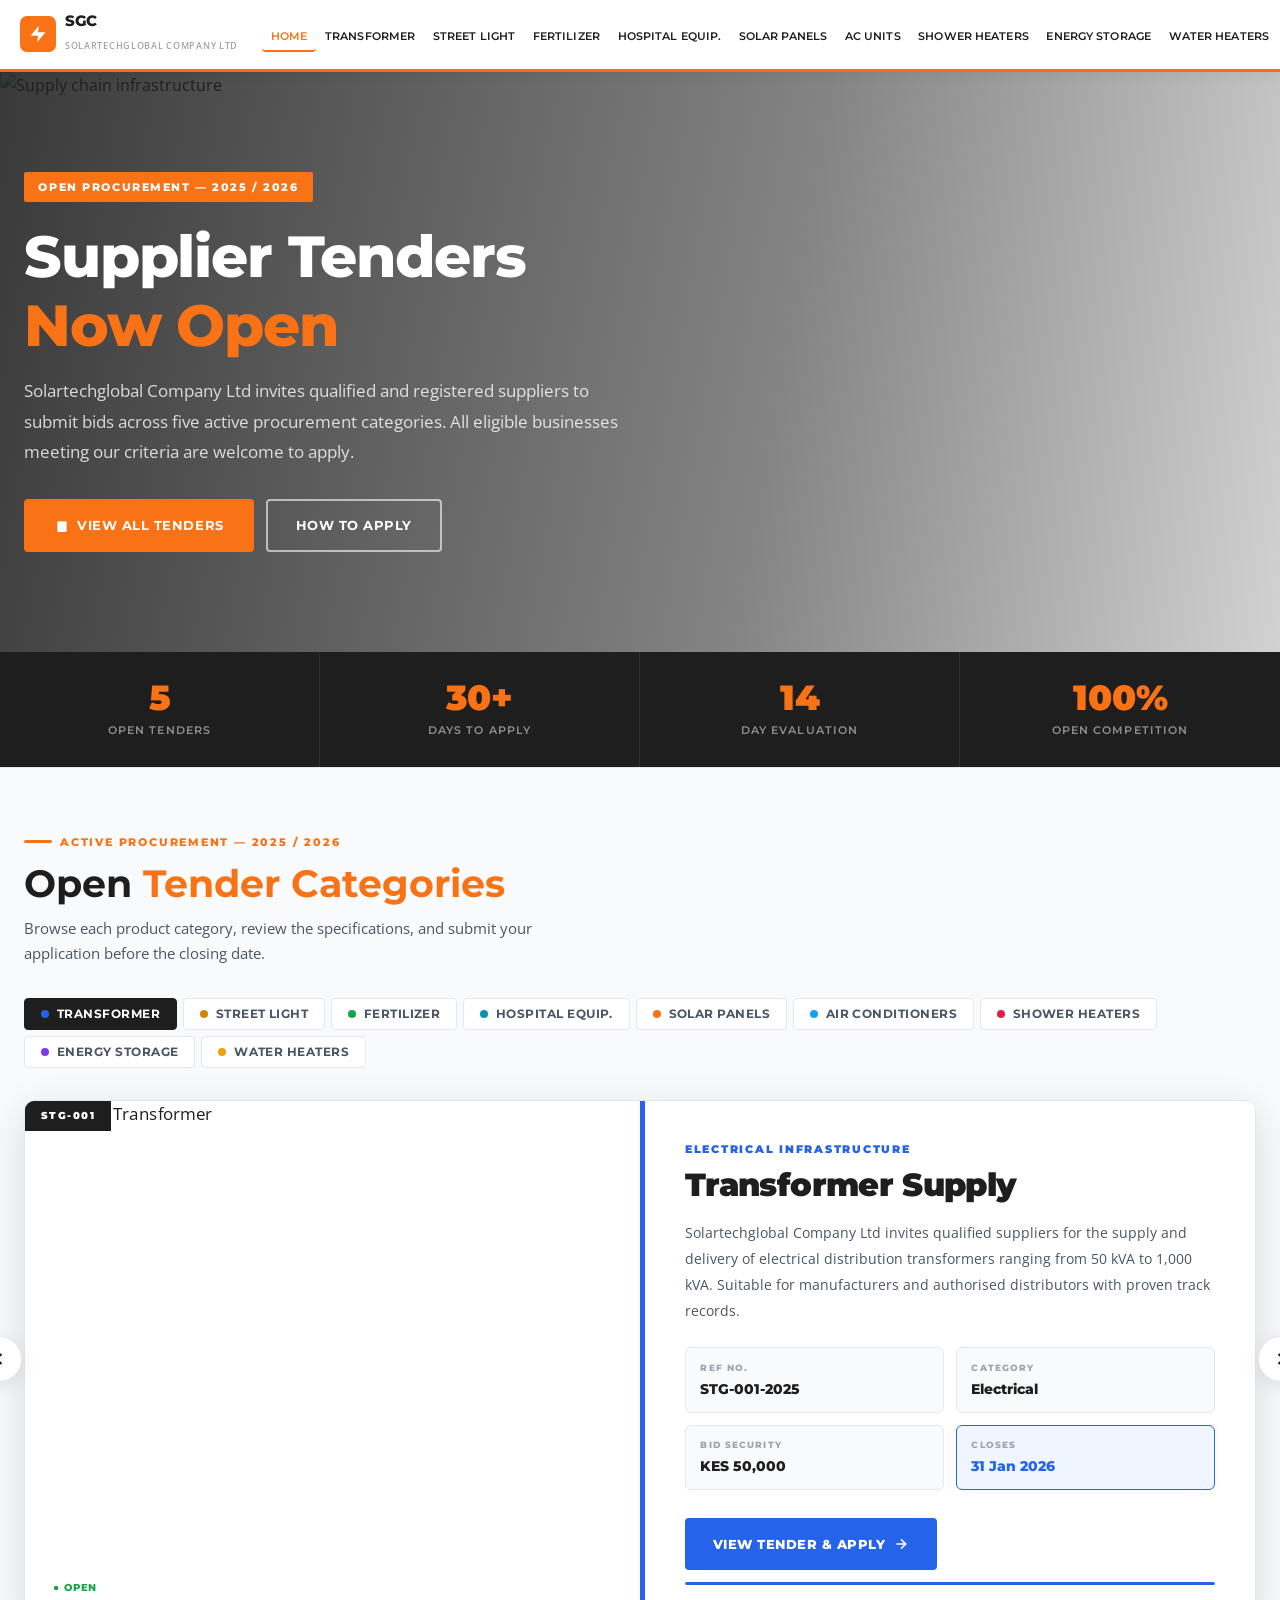
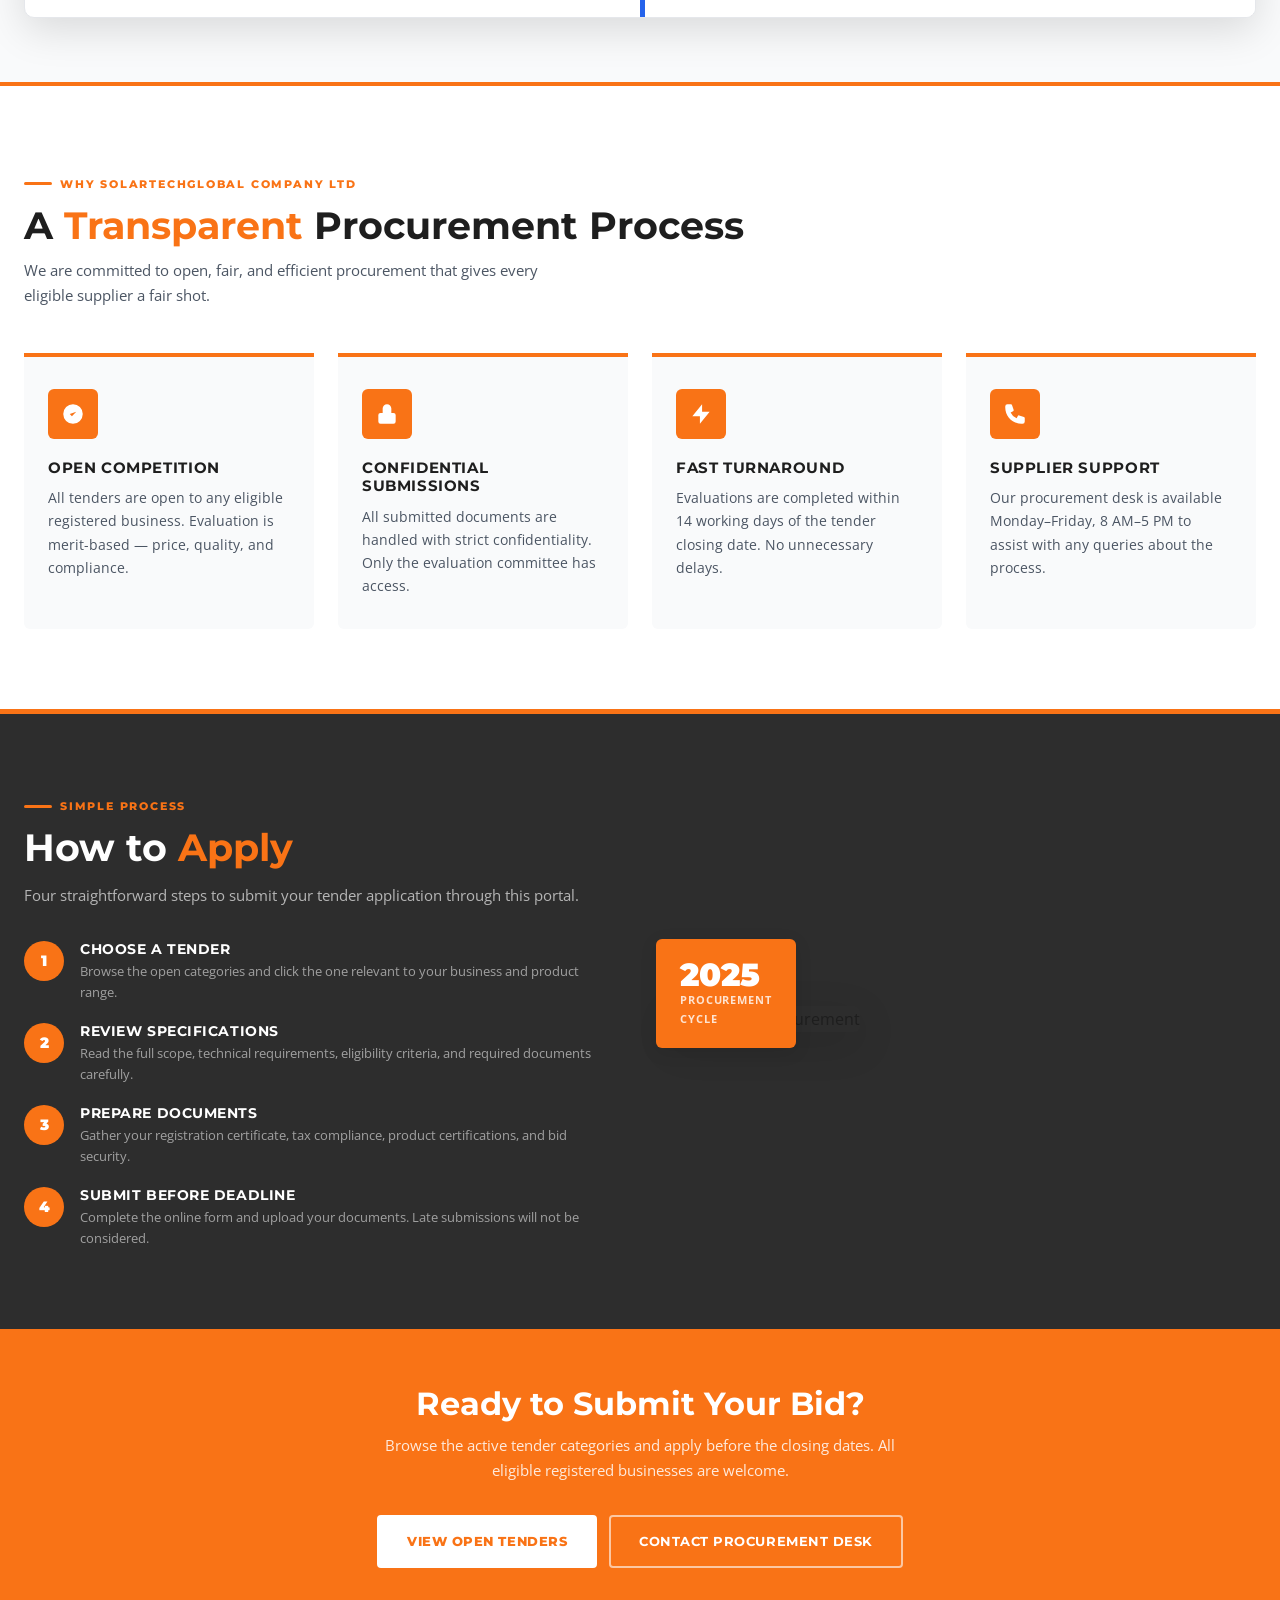
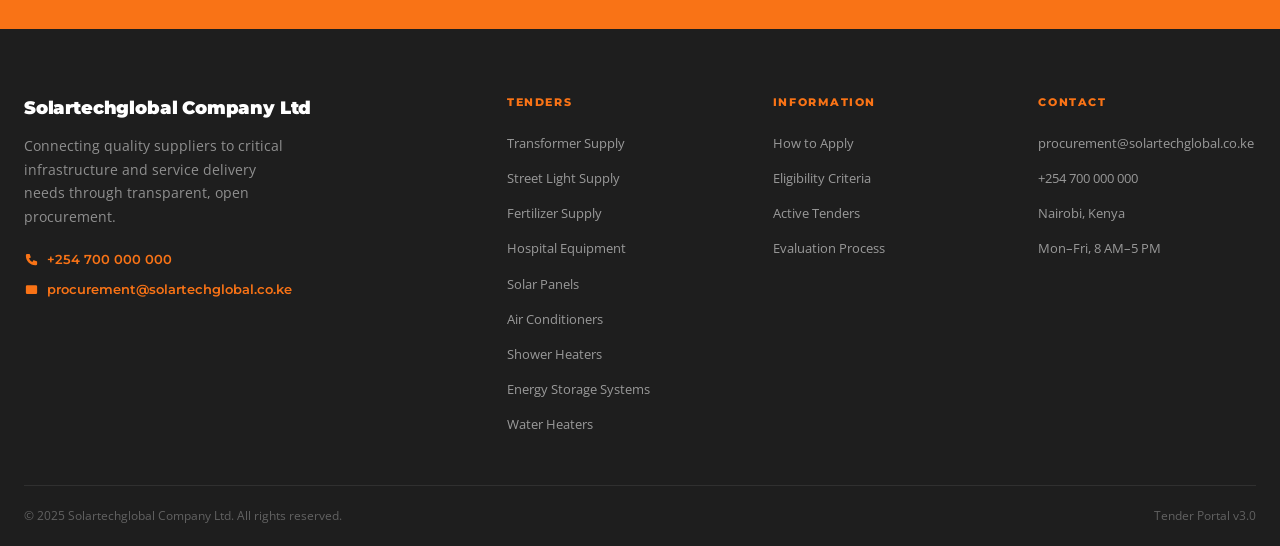
==== commit a3194c82: "final website" ====
--- a/index.html
+++ b/index.html
@@ -3,17 +3,12 @@
 <head>
   <meta charset="UTF-8" />
   <meta name="viewport" content="width=device-width, initial-scale=1.0" />
-  <title>Solartex Limited — Tender Portal</title>
+  <title>Solartechglobal Company Ltd — Tender Portal</title>
   <meta name="description" content="Open tenders for transformer supply, street lighting, fertilizer, hospital equipment, and solar panels." />
   <link rel="stylesheet" href="assets/css/styles.css" />
   <link rel="icon" type="image/svg+xml" href="data:image/svg+xml,<svg xmlns='http://www.w3.org/2000/svg' viewBox='0 0 32 32'><rect width='32' height='32' rx='6' fill='%23f97316'/><path d='M16 6l-2 7H7l6 4-2 7 5-4 5 4-2-7 6-4h-7z' fill='white'/></svg>" />
 </head>
 <body>
-
-<!-- TOP BAR -->
-<div class="top-bar">
-  5 tenders currently open — Closing dates from January to March 2026 &nbsp;|&nbsp; <a href="mailto:procurement@solartex.co.ke">procurement@solartex.co.ke</a>
-</div>
 
 <!-- NAVBAR -->
 <nav class="navbar">
@@ -23,8 +18,8 @@
         <svg viewBox="0 0 24 24"><path d="M13 2L3 14h9l-1 8 10-12h-9l1-8z"/></svg>
       </div>
       <div class="nav-logo-text">
-        <span class="brand">Solartex Limited</span>
-        <span class="tagline">Procurement Portal</span>
+        <span class="brand">SGC</span>
+        <span class="tagline">Solartechglobal Company Ltd</span>
       </div>
     </a>
     <ul class="nav-links">
@@ -34,6 +29,10 @@
       <li><a href="tenders/fertilizer.html">Fertilizer</a></li>
       <li><a href="tenders/hospital-equipment.html">Hospital Equip.</a></li>
       <li><a href="tenders/solar-panel.html" class="">Solar Panels</a></li>
+      <li><a href="tenders/air-conditioner.html" class="">AC Units</a></li>
+      <li><a href="tenders/shower-heater.html" class="">Shower Heaters</a></li>
+      <li><a href="tenders/energy-storage.html" class="">Energy Storage</a></li>
+      <li><a href="tenders/water-heater.html" class="">Water Heaters</a></li>
     </ul>
     <div class="hamburger" id="hamburger"><span></span><span></span><span></span></div>
   </div>
@@ -45,6 +44,10 @@
   <a href="tenders/fertilizer.html">Fertilizer Supply</a>
   <a href="tenders/hospital-equipment.html">Hospital Equipment</a>
   <a href="tenders/solar-panel.html">Solar Panels</a>
+  <a href="tenders/air-conditioner.html">Air Conditioners</a>
+  <a href="tenders/shower-heater.html">Shower Heaters</a>
+  <a href="tenders/energy-storage.html">Energy Storage Systems</a>
+  <a href="tenders/water-heater.html">Water Heaters</a>
 </div>
 
 <!-- HERO -->
@@ -59,7 +62,7 @@
         Supplier Tenders<br><span>Now Open</span>
       </h1>
       <p class="hero-desc fade-up">
-        Solartex Limited invites qualified and registered suppliers to submit bids across five active procurement categories. All eligible businesses meeting our criteria are welcome to apply.
+        Solartechglobal Company Ltd invites qualified and registered suppliers to submit bids across five active procurement categories. All eligible businesses meeting our criteria are welcome to apply.
       </p>
       <div class="hero-actions fade-up">
         <a href="#tenders" class="btn-primary">
@@ -118,6 +121,18 @@
       <button class="stab" data-slide="4">
         <span class="stab-dot" style="background:#f97316"></span>Solar Panels
       </button>
+      <button class="stab" data-slide="5">
+        <span class="stab-dot" style="background:#0ea5e9"></span>Air Conditioners
+      </button>
+      <button class="stab" data-slide="6">
+        <span class="stab-dot" style="background:#e11d48"></span>Shower Heaters
+      </button>
+      <button class="stab" data-slide="7">
+        <span class="stab-dot" style="background:#7c3aed"></span>Energy Storage
+      </button>
+      <button class="stab" data-slide="8">
+        <span class="stab-dot" style="background:#f59e0b"></span>Water Heaters
+      </button>
     </div>
   </div>
 
@@ -128,17 +143,17 @@
       <div class="spotlight-slide active" data-product="transformer" style="--pc:#2563eb;--pc-pale:#eff6ff;">
         <div class="slide-img-col">
           <img src="https://images.unsplash.com/photo-1558618666-fcd25c85cd64?w=900&auto=format&fit=crop" alt="Electrical Transformer" />
-          <div class="slide-ref-tag">STX-001</div>
+          <div class="slide-ref-tag">STG-001</div>
           <div class="slide-status">● Open</div>
         </div>
         <div class="slide-content-col">
           <div class="slide-cat" style="color:#2563eb;">Electrical Infrastructure</div>
           <h2 class="slide-title">Transformer Supply</h2>
-          <p class="slide-desc">Solartex Limited invites qualified suppliers for the supply and delivery of electrical distribution transformers ranging from 50 kVA to 1,000 kVA. Suitable for manufacturers and authorised distributors with proven track records.</p>
-          <div class="slide-highlights">
-            <div class="slide-highlight">
-              <div class="sh-label">Ref No.</div>
-              <div class="sh-val">STX-001-2025</div>
+          <p class="slide-desc">Solartechglobal Company Ltd invites qualified suppliers for the supply and delivery of electrical distribution transformers ranging from 50 kVA to 1,000 kVA. Suitable for manufacturers and authorised distributors with proven track records.</p>
+          <div class="slide-highlights">
+            <div class="slide-highlight">
+              <div class="sh-label">Ref No.</div>
+              <div class="sh-val">STG-001-2025</div>
             </div>
             <div class="slide-highlight">
               <div class="sh-label">Category</div>
@@ -167,7 +182,7 @@
       <div class="spotlight-slide" data-product="streetlight" style="--pc:#ca8a04;--pc-pale:#fefce8;">
         <div class="slide-img-col">
           <img src="https://images.unsplash.com/photo-1567168539614-e68667f50ea5?w=900&auto=format&fit=crop" alt="Street Lighting" />
-          <div class="slide-ref-tag">STX-002</div>
+          <div class="slide-ref-tag">STG-002</div>
           <div class="slide-status">● Open</div>
         </div>
         <div class="slide-content-col">
@@ -177,7 +192,7 @@
           <div class="slide-highlights">
             <div class="slide-highlight">
               <div class="sh-label">Ref No.</div>
-              <div class="sh-val">STX-002-2025</div>
+              <div class="sh-val">STG-002-2025</div>
             </div>
             <div class="slide-highlight">
               <div class="sh-label">Category</div>
@@ -206,7 +221,7 @@
       <div class="spotlight-slide" data-product="fertilizer" style="--pc:#16a34a;--pc-pale:#f0fdf4;">
         <div class="slide-img-col">
           <img src="https://images.unsplash.com/photo-1625246333195-78d9c38ad449?w=900&auto=format&fit=crop" alt="Fertilizer" />
-          <div class="slide-ref-tag">STX-003</div>
+          <div class="slide-ref-tag">STG-003</div>
           <div class="slide-status">● Open</div>
         </div>
         <div class="slide-content-col">
@@ -216,7 +231,7 @@
           <div class="slide-highlights">
             <div class="slide-highlight">
               <div class="sh-label">Ref No.</div>
-              <div class="sh-val">STX-003-2025</div>
+              <div class="sh-val">STG-003-2025</div>
             </div>
             <div class="slide-highlight">
               <div class="sh-label">Category</div>
@@ -245,7 +260,7 @@
       <div class="spotlight-slide" data-product="hospital" style="--pc:#0891b2;--pc-pale:#ecfeff;">
         <div class="slide-img-col">
           <img src="https://images.unsplash.com/photo-1519494026892-80bbd2d6fd0d?w=900&auto=format&fit=crop" alt="Hospital Equipment" />
-          <div class="slide-ref-tag">STX-004</div>
+          <div class="slide-ref-tag">STG-004</div>
           <div class="slide-status">● Open</div>
         </div>
         <div class="slide-content-col">
@@ -255,7 +270,7 @@
           <div class="slide-highlights">
             <div class="slide-highlight">
               <div class="sh-label">Ref No.</div>
-              <div class="sh-val">STX-004-2025</div>
+              <div class="sh-val">STG-004-2025</div>
             </div>
             <div class="slide-highlight">
               <div class="sh-label">Category</div>
@@ -284,7 +299,7 @@
       <div class="spotlight-slide" data-product="solar" style="--pc:#f97316;--pc-pale:#fff7ed;">
         <div class="slide-img-col">
           <img src="https://images.unsplash.com/photo-1509391366360-2e959784a276?w=900&auto=format&fit=crop" alt="Solar Panels" />
-          <div class="slide-ref-tag">STX-005</div>
+          <div class="slide-ref-tag">STG-005</div>
           <div class="slide-status">● Open</div>
         </div>
         <div class="slide-content-col">
@@ -294,7 +309,7 @@
           <div class="slide-highlights">
             <div class="slide-highlight">
               <div class="sh-label">Ref No.</div>
-              <div class="sh-val">STX-005-2025</div>
+              <div class="sh-val">STG-005-2025</div>
             </div>
             <div class="slide-highlight">
               <div class="sh-label">Category</div>
@@ -315,6 +330,162 @@
               <svg viewBox="0 0 24 24" fill="none" stroke="currentColor" stroke-width="2.5" width="16" height="16"><path d="M5 12h14M12 5l7 7-7 7"/></svg>
             </a>
             <div class="slide-progress-bar"><div class="slide-progress-fill" style="background:#f97316;" id="progressBar"></div></div>
+          </div>
+        </div>
+      </div>
+
+      <!-- SLIDE 6: Air Conditioners -->
+      <div class="spotlight-slide" data-product="aircon" style="--pc:#0ea5e9;--pc-pale:#f0f9ff;">
+        <div class="slide-img-col">
+          <img src="https://images.unsplash.com/photo-1631545806069-90f06d2b3c19?w=900&auto=format&fit=crop" alt="Air Conditioner" />
+          <div class="slide-ref-tag">STG-006</div>
+          <div class="slide-status">● Open</div>
+        </div>
+        <div class="slide-content-col">
+          <div class="slide-cat" style="color:#0ea5e9;">Climate Control</div>
+          <h2 class="slide-title">Air Conditioner Supply</h2>
+          <p class="slide-desc">Supply and installation of split and inverter air conditioning units across residential, commercial, and institutional sites, including ductwork and commissioning support.</p>
+          <div class="slide-highlights">
+            <div class="slide-highlight">
+              <div class="sh-label">Ref No.</div>
+              <div class="sh-val">STG-006-2025</div>
+            </div>
+            <div class="slide-highlight">
+              <div class="sh-label">Category</div>
+              <div class="sh-val">Climate Control</div>
+            </div>
+            <div class="slide-highlight">
+              <div class="sh-label">Bid Security</div>
+              <div class="sh-val">KES 35,000</div>
+            </div>
+            <div class="slide-highlight deadline-hl">
+              <div class="sh-label">Closes</div>
+              <div class="sh-val">10 Apr 2026</div>
+            </div>
+          </div>
+          <div class="slide-actions">
+            <a href="tenders/air-conditioner.html" class="slide-btn-primary" style="background:#0ea5e9;border-color:#0ea5e9;">
+              View Tender &amp; Apply
+              <svg viewBox="0 0 24 24" fill="none" stroke="currentColor" stroke-width="2.5" width="16" height="16"><path d="M5 12h14M12 5l7 7-7 7"/></svg>
+            </a>
+            <div class="slide-progress-bar"><div class="slide-progress-fill" style="background:#0ea5e9;" id="progressBar"></div></div>
+          </div>
+        </div>
+      </div>
+
+      <!-- SLIDE 7: Shower Heaters -->
+      <div class="spotlight-slide" data-product="shower" style="--pc:#e11d48;--pc-pale:#fff1f2;">
+        <div class="slide-img-col">
+          <img src="https://images.unsplash.com/photo-1620626011761-996317b8d101?w=900&auto=format&fit=crop" alt="Shower Heater" />
+          <div class="slide-ref-tag">STG-007</div>
+          <div class="slide-status">● Open</div>
+        </div>
+        <div class="slide-content-col">
+          <div class="slide-cat" style="color:#e11d48;">Domestic Appliances</div>
+          <h2 class="slide-title">Shower Heater Supply</h2>
+          <p class="slide-desc">Supply of instant electric shower heaters and thermostatic units for residential and institutional bathroom installations, with safety certification and warranty support.</p>
+          <div class="slide-highlights">
+            <div class="slide-highlight">
+              <div class="sh-label">Ref No.</div>
+              <div class="sh-val">STG-007-2025</div>
+            </div>
+            <div class="slide-highlight">
+              <div class="sh-label">Category</div>
+              <div class="sh-val">Appliances</div>
+            </div>
+            <div class="slide-highlight">
+              <div class="sh-label">Bid Security</div>
+              <div class="sh-val">KES 20,000</div>
+            </div>
+            <div class="slide-highlight deadline-hl">
+              <div class="sh-label">Closes</div>
+              <div class="sh-val">18 Apr 2026</div>
+            </div>
+          </div>
+          <div class="slide-actions">
+            <a href="tenders/shower-heater.html" class="slide-btn-primary" style="background:#e11d48;border-color:#e11d48;">
+              View Tender &amp; Apply
+              <svg viewBox="0 0 24 24" fill="none" stroke="currentColor" stroke-width="2.5" width="16" height="16"><path d="M5 12h14M12 5l7 7-7 7"/></svg>
+            </a>
+            <div class="slide-progress-bar"><div class="slide-progress-fill" style="background:#e11d48;" id="progressBar"></div></div>
+          </div>
+        </div>
+      </div>
+
+      <!-- SLIDE 8: Energy Storage Systems -->
+      <div class="spotlight-slide" data-product="storage" style="--pc:#7c3aed;--pc-pale:#f5f3ff;">
+        <div class="slide-img-col">
+          <img src="https://images.unsplash.com/photo-1620714223084-8fcacc6dfd8d?w=900&auto=format&fit=crop" alt="Energy Storage System" />
+          <div class="slide-ref-tag">STG-008</div>
+          <div class="slide-status">● Open</div>
+        </div>
+        <div class="slide-content-col">
+          <div class="slide-cat" style="color:#7c3aed;">Energy Storage</div>
+          <h2 class="slide-title">Energy Storage System Supply</h2>
+          <p class="slide-desc">Procurement of lithium-ion battery energy storage systems, hybrid inverters, and battery management systems for residential, commercial, and grid-support applications.</p>
+          <div class="slide-highlights">
+            <div class="slide-highlight">
+              <div class="sh-label">Ref No.</div>
+              <div class="sh-val">STG-008-2025</div>
+            </div>
+            <div class="slide-highlight">
+              <div class="sh-label">Category</div>
+              <div class="sh-val">Energy Storage</div>
+            </div>
+            <div class="slide-highlight">
+              <div class="sh-label">Bid Security</div>
+              <div class="sh-val">KES 60,000</div>
+            </div>
+            <div class="slide-highlight deadline-hl">
+              <div class="sh-label">Closes</div>
+              <div class="sh-val">25 Apr 2026</div>
+            </div>
+          </div>
+          <div class="slide-actions">
+            <a href="tenders/energy-storage.html" class="slide-btn-primary" style="background:#7c3aed;border-color:#7c3aed;">
+              View Tender &amp; Apply
+              <svg viewBox="0 0 24 24" fill="none" stroke="currentColor" stroke-width="2.5" width="16" height="16"><path d="M5 12h14M12 5l7 7-7 7"/></svg>
+            </a>
+            <div class="slide-progress-bar"><div class="slide-progress-fill" style="background:#7c3aed;" id="progressBar"></div></div>
+          </div>
+        </div>
+      </div>
+
+      <!-- SLIDE 9: Water Heaters -->
+      <div class="spotlight-slide" data-product="waterheater" style="--pc:#f59e0b;--pc-pale:#fffbeb;">
+        <div class="slide-img-col">
+          <img src="https://images.unsplash.com/photo-1585704032915-c3400305e516?w=900&auto=format&fit=crop" alt="Water Heater" />
+          <div class="slide-ref-tag">STG-009</div>
+          <div class="slide-status">● Open</div>
+        </div>
+        <div class="slide-content-col">
+          <div class="slide-cat" style="color:#f59e0b;">Water Heating</div>
+          <h2 class="slide-title">Water Heater Supply</h2>
+          <p class="slide-desc">Supply of electric storage tank water heaters and solar-assisted water heating systems for residential, hospitality, and institutional installations, including insulated tanks and controls.</p>
+          <div class="slide-highlights">
+            <div class="slide-highlight">
+              <div class="sh-label">Ref No.</div>
+              <div class="sh-val">STG-009-2025</div>
+            </div>
+            <div class="slide-highlight">
+              <div class="sh-label">Category</div>
+              <div class="sh-val">Water Heating</div>
+            </div>
+            <div class="slide-highlight">
+              <div class="sh-label">Bid Security</div>
+              <div class="sh-val">KES 25,000</div>
+            </div>
+            <div class="slide-highlight deadline-hl">
+              <div class="sh-label">Closes</div>
+              <div class="sh-val">30 Apr 2026</div>
+            </div>
+          </div>
+          <div class="slide-actions">
+            <a href="tenders/water-heater.html" class="slide-btn-primary" style="background:#f59e0b;border-color:#f59e0b;">
+              View Tender &amp; Apply
+              <svg viewBox="0 0 24 24" fill="none" stroke="currentColor" stroke-width="2.5" width="16" height="16"><path d="M5 12h14M12 5l7 7-7 7"/></svg>
+            </a>
+            <div class="slide-progress-bar"><div class="slide-progress-fill" style="background:#f59e0b;" id="progressBar"></div></div>
           </div>
         </div>
       </div>
@@ -335,7 +506,7 @@
 <section class="why-section" id="why">
   <div class="why-inner">
     <div class="section-header">
-      <div class="section-eyebrow">Why Solartex</div>
+      <div class="section-eyebrow">Why Solartechglobal Company Ltd</div>
       <h2 class="section-title">A <span>Transparent</span> Procurement Process</h2>
       <p class="section-desc">We are committed to open, fair, and efficient procurement that gives every eligible supplier a fair shot.</p>
     </div>
@@ -418,7 +589,7 @@
   <p>Browse the active tender categories and apply before the closing dates. All eligible registered businesses are welcome.</p>
   <div class="cta-buttons">
     <a href="#tenders" class="btn-white">View Open Tenders</a>
-    <a href="mailto:procurement@solartex.co.ke" class="btn-white-outline">Contact Procurement Desk</a>
+    <a href="mailto:procurement@solartechglobal.co.ke" class="btn-white-outline">Contact Procurement Desk</a>
   </div>
 </section>
 
@@ -426,16 +597,16 @@
 <footer>
   <div class="footer-inner">
     <div class="footer-brand">
-      <div class="brand-name">Solartex Limited</div>
+      <div class="brand-name">Solartechglobal Company Ltd</div>
       <p>Connecting quality suppliers to critical infrastructure and service delivery needs through transparent, open procurement.</p>
       <div class="footer-contact">
         <a href="tel:+254700000000">
           <svg viewBox="0 0 24 24"><path d="M3 5a2 2 0 012-2h3.28a1 1 0 01.948.684l1.498 4.493a1 1 0 01-.502 1.21l-2.257 1.13a11.042 11.042 0 005.516 5.516l1.13-2.257a1 1 0 011.21-.502l4.493 1.498a1 1 0 01.684.949V19a2 2 0 01-2 2h-1C9.716 21 3 14.284 3 6V5z"/></svg>
           +254 700 000 000
         </a>
-        <a href="mailto:procurement@solartex.co.ke">
+        <a href="mailto:procurement@solartechglobal.co.ke">
           <svg viewBox="0 0 24 24"><path d="M3 8l7.89 5.26a2 2 0 002.22 0L21 8M5 19h14a2 2 0 002-2V7a2 2 0 00-2-2H5a2 2 0 00-2 2v10a2 2 0 002 2z"/></svg>
-          procurement@solartex.co.ke
+          procurement@solartechglobal.co.ke
         </a>
       </div>
     </div>
@@ -447,6 +618,10 @@
         <li><a href="tenders/fertilizer.html">Fertilizer Supply</a></li>
         <li><a href="tenders/hospital-equipment.html">Hospital Equipment</a></li>
         <li><a href="tenders/solar-panel.html">Solar Panels</a></li>
+        <li><a href="tenders/air-conditioner.html">Air Conditioners</a></li>
+        <li><a href="tenders/shower-heater.html">Shower Heaters</a></li>
+        <li><a href="tenders/energy-storage.html">Energy Storage Systems</a></li>
+        <li><a href="tenders/water-heater.html">Water Heaters</a></li>
       </ul>
     </div>
     <div class="footer-col">
@@ -461,7 +636,7 @@
     <div class="footer-col">
       <h5>Contact</h5>
       <ul>
-        <li><a href="mailto:procurement@solartex.co.ke">procurement@solartex.co.ke</a></li>
+        <li><a href="mailto:procurement@solartechglobal.co.ke">procurement@solartechglobal.co.ke</a></li>
         <li><a href="tel:+254700000000">+254 700 000 000</a></li>
         <li><a href="#">Nairobi, Kenya</a></li>
         <li><a href="#">Mon–Fri, 8 AM–5 PM</a></li>
@@ -469,7 +644,7 @@
     </div>
   </div>
   <div class="footer-bottom">
-    <span>© 2025 Solartex Limited. All rights reserved.</span>
+    <span>© 2025 Solartechglobal Company Ltd. All rights reserved.</span>
     <span>Tender Portal v3.0</span>
   </div>
 </footer>
--- a/assets/css/styles.css
+++ b/assets/css/styles.css
@@ -1,623 +1,1110 @@
 /* =============================================
-   SOLARTEX LIMITED — Global Stylesheet
-   Aesthetic: Authoritative Industrial / Refined
-   Fonts: Playfair Display + DM Sans
+   SOLARTEX LIMITED — Global Stylesheet v3
+   Theme: Borrowed from Global Solar Solutions AU
+   White base · Charcoal text · Vibrant Orange accent
+   Fonts: Montserrat + Open Sans
    ============================================= */
 
-@import url('https://fonts.googleapis.com/css2?family=Playfair+Display:wght@400;600;700;900&family=DM+Sans:wght@300;400;500;600&display=swap');
+@import url('https://fonts.googleapis.com/css2?family=Montserrat:wght@400;500;600;700;800;900&family=Open+Sans:wght@300;400;500;600&display=swap');
 
 :root {
-  --navy:        #0b1c2e;
-  --navy-mid:    #122840;
-  --navy-light:  #1a3a56;
-  --gold:        #c8992a;
-  --gold-light:  #e0b44a;
-  --gold-pale:   #f5e6bc;
-  --white:       #f8f6f1;
-  --off-white:   #ede9df;
-  --text-dark:   #0d1f30;
-  --text-mid:    #3a5068;
-  --text-light:  #7a96ad;
-  --border:      rgba(200,153,42,0.25);
-  --shadow-deep: 0 20px 60px rgba(11,28,46,0.4);
-  --shadow-card: 0 8px 32px rgba(11,28,46,0.18);
-  --transition:  all 0.3s cubic-bezier(0.4,0,0.2,1);
+  --orange:       #f97316;
+  --orange-dark:  #ea6a06;
+  --orange-light: #fff7ed;
+  --orange-pale:  #ffedd5;
+
+  --charcoal:     #1e1e1e;
+  --charcoal-mid: #2d2d2d;
+  --charcoal-light:#3f3f3f;
+  --white:        #ffffff;
+  --grey-50:      #f9fafb;
+  --grey-100:     #f3f4f6;
+  --grey-200:     #e5e7eb;
+  --grey-400:     #9ca3af;
+  --grey-600:     #4b5563;
+  --grey-800:     #1f2937;
+
+  --green:        #16a34a;
+  --green-light:  #dcfce7;
+  --amber:        #d97706;
+  --amber-light:  #fef3c7;
+
+  --border:       #e5e7eb;
+  --shadow-sm:    0 1px 3px rgba(0,0,0,0.07);
+  --shadow-md:    0 4px 18px rgba(0,0,0,0.09);
+  --shadow-lg:    0 12px 40px rgba(0,0,0,0.13);
+  --transition:   all 0.22s ease;
 }
 
 *, *::before, *::after { box-sizing: border-box; margin: 0; padding: 0; }
-
 html { scroll-behavior: smooth; }
-
 body {
-  font-family: 'DM Sans', sans-serif;
+  font-family: 'Open Sans', sans-serif;
   background: var(--white);
-  color: var(--text-dark);
-  line-height: 1.6;
+  color: var(--charcoal);
+  line-height: 1.65;
   overflow-x: hidden;
 }
 
-/* ── TYPOGRAPHY ── */
-h1, h2, h3, h4 { font-family: 'Playfair Display', serif; line-height: 1.2; }
-h1 { font-size: clamp(2.2rem, 5vw, 4rem); font-weight: 900; }
-h2 { font-size: clamp(1.6rem, 3vw, 2.6rem); font-weight: 700; }
-h3 { font-size: clamp(1.2rem, 2vw, 1.6rem); font-weight: 600; }
-p  { font-size: 1rem; color: var(--text-mid); }
-
-a { text-decoration: none; color: inherit; }
+h1, h2, h3, h4 { font-family: 'Montserrat', sans-serif; line-height: 1.2; }
+h1 { font-size: clamp(2rem, 4.5vw, 3.6rem); font-weight: 800; }
+h2 { font-size: clamp(1.6rem, 3vw, 2.4rem); font-weight: 700; }
+h3 { font-size: clamp(1.1rem, 1.8vw, 1.3rem); font-weight: 700; }
+h4 { font-size: 1rem; font-weight: 700; }
+p  { font-size: 0.95rem; color: var(--grey-600); }
+a  { text-decoration: none; color: inherit; }
+
+/* ── TOP ANNOUNCEMENT BAR ── */
+.top-bar {
+  background: var(--charcoal);
+  padding: 0.45rem 1.5rem;
+  text-align: center;
+  font-size: 0.78rem;
+  color: rgba(255,255,255,0.75);
+  font-family: 'Montserrat', sans-serif;
+  font-weight: 500;
+  letter-spacing: 0.03em;
+}
+.top-bar a { color: var(--orange); font-weight: 700; }
 
 /* ── NAVBAR ── */
 .navbar {
-  position: fixed; top: 0; left: 0; right: 0; z-index: 1000;
-  background: rgba(11,28,46,0.97);
-  backdrop-filter: blur(12px);
-  border-bottom: 1px solid var(--border);
+  position: sticky; top: 0; left: 0; right: 0; z-index: 1000;
+  background: var(--white);
+  border-bottom: 3px solid var(--orange);
   height: 72px;
   display: flex; align-items: center;
+  box-shadow: 0 2px 12px rgba(0,0,0,0.06);
 }
 
 .nav-inner {
-  max-width: 1300px; margin: 0 auto; padding: 0 2rem;
+  max-width: 1400px; margin: 0 auto; padding: 0 1.25rem;
   width: 100%;
-  display: flex; align-items: center; justify-content: space-between;
-}
-
-.nav-logo {
-  display: flex; align-items: center; gap: 0.75rem;
-}
-
-.nav-logo-mark {
-  width: 40px; height: 40px;
-  background: var(--gold);
-  clip-path: polygon(50% 0%, 100% 25%, 100% 75%, 50% 100%, 0% 75%, 0% 25%);
-  display: flex; align-items: center; justify-content: center;
-  flex-shrink: 0;
-}
-
-.nav-logo-mark svg { width: 20px; height: 20px; fill: var(--navy); }
-
-.nav-logo-text {
-  display: flex; flex-direction: column; line-height: 1.1;
-}
-.nav-logo-text .brand { font-family: 'Playfair Display', serif; font-size: 1.2rem; font-weight: 700; color: var(--white); letter-spacing: 0.04em; }
-.nav-logo-text .tagline { font-size: 0.65rem; color: var(--gold); letter-spacing: 0.12em; text-transform: uppercase; font-weight: 500; }
-
-.nav-links {
-  display: flex; align-items: center; gap: 0.25rem;
-  list-style: none;
-}
-
+  display: flex; align-items: center; gap: 1.5rem;
+}
+
+.nav-logo { display: flex; align-items: center; gap: 0.55rem; flex-shrink: 0; margin-right: auto; }
+.nav-logo-icon {
+  width: 36px; height: 36px; background: var(--orange);
+  border-radius: 7px; display: flex; align-items: center; justify-content: center;
+}
+.nav-logo-icon svg { width: 20px; height: 20px; fill: white; }
+.nav-logo-text .brand {
+  font-family: 'Montserrat', sans-serif; font-size: 0.95rem; font-weight: 800;
+  color: var(--charcoal); letter-spacing: -0.01em; display: block; line-height: 1.1;
+}
+.nav-logo-text .tagline {
+  font-size: 0.56rem; color: var(--grey-400);
+  letter-spacing: 0.08em; text-transform: uppercase; font-weight: 600;
+  white-space: nowrap;
+}
+
+.nav-links { display: flex; align-items: center; gap: 0; list-style: none; flex-wrap: nowrap; }
 .nav-links a {
-  font-size: 0.82rem; font-weight: 500; letter-spacing: 0.06em;
-  text-transform: uppercase; color: var(--text-light);
-  padding: 0.5rem 0.85rem; border-radius: 4px;
-  transition: var(--transition);
-  white-space: nowrap;
-}
-.nav-links a:hover, .nav-links a.active { color: var(--gold); background: rgba(200,153,42,0.1); }
-
+  font-family: 'Montserrat', sans-serif;
+  font-size: 0.7rem; font-weight: 600; color: var(--charcoal);
+  padding: 0.45rem 0.55rem; border-radius: 4px;
+  transition: var(--transition); white-space: nowrap; letter-spacing: 0.01em;
+  text-transform: uppercase;
+}
+.nav-links a:hover, .nav-links a.active { color: var(--orange); }
+.nav-links a.active { border-bottom: 2px solid var(--orange); }
 .nav-cta {
-  background: var(--gold) !important;
-  color: var(--navy) !important;
-  font-weight: 600 !important;
-  padding: 0.5rem 1.2rem !important;
-  border-radius: 4px !important;
-}
-.nav-cta:hover { background: var(--gold-light) !important; }
-
-/* Hamburger */
-.hamburger {
-  display: none; flex-direction: column; gap: 5px; cursor: pointer;
-  padding: 4px;
-}
-.hamburger span {
-  display: block; width: 26px; height: 2px;
-  background: var(--white); border-radius: 2px;
-  transition: var(--transition);
-}
+  background: var(--orange) !important; color: var(--white) !important;
+  padding: 0.5rem 1rem !important; border-radius: 4px !important;
+}
+.nav-cta:hover { background: var(--orange-dark) !important; }
+
+.hamburger { display: none; flex-direction: column; gap: 5px; cursor: pointer; padding: 4px; flex-shrink: 0; }
+.hamburger span { display: block; width: 24px; height: 2px; background: var(--charcoal); border-radius: 2px; transition: var(--transition); }
 
 .mobile-menu {
   display: none; position: fixed;
   top: 72px; left: 0; right: 0; bottom: 0;
-  background: var(--navy); z-index: 999;
-  flex-direction: column; padding: 2rem;
-  gap: 0.5rem; overflow-y: auto;
+  background: var(--white); z-index: 999;
+  flex-direction: column; padding: 1.5rem; gap: 0.25rem; overflow-y: auto;
+  border-top: 3px solid var(--orange);
 }
 .mobile-menu.open { display: flex; }
 .mobile-menu a {
-  font-size: 1rem; font-weight: 500; letter-spacing: 0.06em;
-  text-transform: uppercase; color: var(--text-light);
-  padding: 1rem 1.2rem; border-bottom: 1px solid rgba(255,255,255,0.06);
-  transition: var(--transition);
-}
-.mobile-menu a:hover { color: var(--gold); }
-
-/* ── HERO (Homepage) ── */
+  font-family: 'Montserrat', sans-serif;
+  font-size: 0.9rem; font-weight: 600; color: var(--charcoal);
+  padding: 0.9rem 1rem; border-bottom: 1px solid var(--grey-200);
+  text-transform: uppercase; letter-spacing: 0.03em; transition: color 0.2s;
+}
+.mobile-menu a:hover { color: var(--orange); }
+
+/* ── HERO ── */
 .hero {
-  min-height: 100vh;
-  background: var(--navy);
-  display: flex; align-items: center;
   position: relative; overflow: hidden;
-  padding-top: 72px;
-}
-
-.hero-bg-pattern {
-  position: absolute; inset: 0; opacity: 0.04;
-  background-image:
-    repeating-linear-gradient(0deg, transparent, transparent 60px, rgba(200,153,42,1) 60px, rgba(200,153,42,1) 61px),
-    repeating-linear-gradient(90deg, transparent, transparent 60px, rgba(200,153,42,1) 60px, rgba(200,153,42,1) 61px);
-}
-
-.hero-glow {
-  position: absolute; width: 600px; height: 600px;
-  background: radial-gradient(circle, rgba(200,153,42,0.12) 0%, transparent 70%);
-  top: -100px; right: -100px; pointer-events: none;
-}
-
-.hero-inner {
-  max-width: 1300px; margin: 0 auto; padding: 5rem 2rem 4rem;
-  display: grid; grid-template-columns: 1fr 1fr; gap: 4rem; align-items: center;
-  width: 100%;
-}
-
-.hero-eyebrow {
-  display: inline-flex; align-items: center; gap: 0.6rem;
-  background: rgba(200,153,42,0.15); border: 1px solid var(--border);
-  padding: 0.4rem 1rem; border-radius: 2px;
-  font-size: 0.72rem; font-weight: 600; letter-spacing: 0.14em;
-  text-transform: uppercase; color: var(--gold);
-  margin-bottom: 1.5rem;
-}
-.hero-eyebrow::before { content: ''; width: 6px; height: 6px; background: var(--gold); border-radius: 50%; }
-
-.hero-title { color: var(--white); margin-bottom: 1.2rem; }
-.hero-title em { font-style: normal; color: var(--gold); display: block; }
-
-.hero-desc { color: var(--text-light); font-size: 1.05rem; line-height: 1.75; margin-bottom: 2.5rem; max-width: 480px; }
-
-.hero-actions { display: flex; gap: 1rem; flex-wrap: wrap; }
-
-.btn-primary {
-  display: inline-flex; align-items: center; gap: 0.5rem;
-  background: var(--gold); color: var(--navy);
-  font-weight: 700; font-size: 0.9rem; letter-spacing: 0.04em;
-  padding: 0.9rem 2rem; border-radius: 3px;
-  transition: var(--transition); border: 2px solid var(--gold);
-  cursor: pointer; font-family: 'DM Sans', sans-serif;
-}
-.btn-primary:hover { background: var(--gold-light); border-color: var(--gold-light); transform: translateY(-2px); box-shadow: 0 8px 24px rgba(200,153,42,0.3); }
-
-.btn-outline {
-  display: inline-flex; align-items: center; gap: 0.5rem;
-  background: transparent; color: var(--white);
-  font-weight: 600; font-size: 0.9rem; letter-spacing: 0.04em;
-  padding: 0.9rem 2rem; border-radius: 3px;
-  border: 2px solid rgba(255,255,255,0.25);
-  transition: var(--transition); cursor: pointer;
-  font-family: 'DM Sans', sans-serif;
-}
-.btn-outline:hover { border-color: var(--gold); color: var(--gold); transform: translateY(-2px); }
-
-.hero-stats {
-  display: grid; grid-template-columns: repeat(3, 1fr);
-  gap: 1.5rem; margin-top: 3rem;
-  padding-top: 2rem; border-top: 1px solid rgba(255,255,255,0.08);
-}
-.stat-item .number { font-family: 'Playfair Display', serif; font-size: 2rem; font-weight: 900; color: var(--gold); }
-.stat-item .label { font-size: 0.75rem; color: var(--text-light); text-transform: uppercase; letter-spacing: 0.08em; margin-top: 0.2rem; }
-
-/* Hero image side */
-.hero-image-stack {
-  position: relative; height: 520px;
-}
-.hero-img-main {
-  width: 85%; height: 420px; object-fit: cover;
-  border-radius: 4px; position: absolute; right: 0; top: 0;
-  box-shadow: var(--shadow-deep);
-}
-.hero-img-badge {
-  position: absolute; bottom: 0; left: 0;
-  background: var(--gold); padding: 1.5rem 2rem;
-  border-radius: 3px; box-shadow: var(--shadow-card);
-}
-.hero-img-badge .badge-num { font-family: 'Playfair Display', serif; font-size: 2.5rem; font-weight: 900; color: var(--navy); line-height: 1; }
-.hero-img-badge .badge-txt { font-size: 0.78rem; font-weight: 600; color: var(--navy); opacity: 0.75; text-transform: uppercase; letter-spacing: 0.08em; }
-
-/* ── CAROUSEL SECTION ── */
-.carousel-section {
-  padding: 6rem 0;
-  background: var(--navy-mid);
-  position: relative; overflow: hidden;
-}
-
-.carousel-section::before {
+  min-height: 580px; display: flex; align-items: center;
+}
+.hero-bg {
+  position: absolute; inset: 0; z-index: 0;
+}
+.hero-bg img { width: 100%; height: 100%; object-fit: cover; }
+.hero-bg::after {
   content: '';
   position: absolute; inset: 0;
-  background: repeating-linear-gradient(
-    135deg, transparent, transparent 40px,
-    rgba(200,153,42,0.025) 40px, rgba(200,153,42,0.025) 41px
-  );
-}
-
-.section-header {
-  text-align: center; margin-bottom: 3.5rem; padding: 0 2rem;
-  position: relative; z-index: 1;
-}
+  background: linear-gradient(100deg, rgba(30,30,30,0.88) 0%, rgba(30,30,30,0.55) 60%, rgba(30,30,30,0.2) 100%);
+}
+
+.hero-inner {
+  max-width: 1280px; margin: 0 auto; padding: 5rem 1.5rem;
+  position: relative; z-index: 1; width: 100%;
+}
+.hero-content { max-width: 620px; }
+
+.hero-eyebrow {
+  display: inline-flex; align-items: center; gap: 0.5rem;
+  background: var(--orange); color: var(--white);
+  font-family: 'Montserrat', sans-serif;
+  font-size: 0.7rem; font-weight: 800; letter-spacing: 0.14em;
+  text-transform: uppercase; padding: 0.35rem 0.9rem; border-radius: 2px;
+  margin-bottom: 1.25rem;
+}
+
+.hero-title { color: var(--white); margin-bottom: 1rem; letter-spacing: -0.02em; }
+.hero-title span { color: var(--orange); }
+.hero-desc { color: rgba(255,255,255,0.8); font-size: 1.05rem; line-height: 1.8; margin-bottom: 2rem; }
+
+.hero-actions { display: flex; gap: 0.75rem; flex-wrap: wrap; }
+
+.btn-primary {
+  display: inline-flex; align-items: center; gap: 0.45rem;
+  background: var(--orange); color: var(--white);
+  font-family: 'Montserrat', sans-serif; font-weight: 700; font-size: 0.82rem;
+  padding: 0.85rem 1.75rem; border-radius: 4px;
+  transition: var(--transition); border: 2px solid var(--orange);
+  cursor: pointer; letter-spacing: 0.04em; text-transform: uppercase;
+}
+.btn-primary:hover { background: var(--orange-dark); border-color: var(--orange-dark); transform: translateY(-2px); box-shadow: 0 6px 20px rgba(249,115,22,0.35); }
+
+.btn-outline-white {
+  display: inline-flex; align-items: center; gap: 0.45rem;
+  background: transparent; color: var(--white);
+  font-family: 'Montserrat', sans-serif; font-weight: 700; font-size: 0.82rem;
+  padding: 0.85rem 1.75rem; border-radius: 4px;
+  border: 2px solid rgba(255,255,255,0.6);
+  transition: var(--transition); cursor: pointer; letter-spacing: 0.04em; text-transform: uppercase;
+}
+.btn-outline-white:hover { border-color: var(--orange); color: var(--orange); background: rgba(249,115,22,0.08); }
+
+.btn-orange-outline {
+  display: inline-flex; align-items: center; gap: 0.45rem;
+  background: transparent; color: var(--orange);
+  font-family: 'Montserrat', sans-serif; font-weight: 700; font-size: 0.82rem;
+  padding: 0.85rem 1.75rem; border-radius: 4px;
+  border: 2px solid var(--orange);
+  transition: var(--transition); cursor: pointer; letter-spacing: 0.04em; text-transform: uppercase;
+}
+.btn-orange-outline:hover { background: var(--orange); color: var(--white); }
+
+/* Stats bar below hero */
+.stats-bar {
+  background: var(--charcoal);
+  padding: 0;
+}
+.stats-bar-inner {
+  max-width: 1280px; margin: 0 auto;
+  display: grid; grid-template-columns: repeat(4, 1fr);
+}
+.stat-block {
+  padding: 1.75rem 1.5rem; text-align: center;
+  border-right: 1px solid rgba(255,255,255,0.08);
+}
+.stat-block:last-child { border-right: none; }
+.stat-block .num {
+  font-family: 'Montserrat', sans-serif;
+  font-size: 2.2rem; font-weight: 900; color: var(--orange); line-height: 1;
+}
+.stat-block .lbl {
+  font-size: 0.7rem; color: rgba(255,255,255,0.5);
+  text-transform: uppercase; letter-spacing: 0.1em; margin-top: 0.35rem;
+  font-family: 'Montserrat', sans-serif; font-weight: 600;
+}
+
+/* ── SECTION SHARED ── */
 .section-eyebrow {
-  display: inline-block;
-  font-size: 0.72rem; font-weight: 600; letter-spacing: 0.18em;
-  text-transform: uppercase; color: var(--gold);
-  margin-bottom: 1rem;
-}
-.section-title { color: var(--white); }
-.section-title span { color: var(--gold); }
-.section-desc { color: var(--text-light); margin-top: 0.75rem; max-width: 520px; margin-left: auto; margin-right: auto; }
-
-.carousel-wrapper {
-  position: relative; overflow: hidden;
-  padding-bottom: 1rem;
-}
-
+  display: inline-flex; align-items: center; gap: 0.5rem;
+  font-family: 'Montserrat', sans-serif;
+  font-size: 0.7rem; font-weight: 800; letter-spacing: 0.16em;
+  text-transform: uppercase; color: var(--orange); margin-bottom: 0.6rem;
+}
+.section-eyebrow::before {
+  content: '';
+  display: block; width: 28px; height: 3px; background: var(--orange); border-radius: 2px;
+}
+.section-title { color: var(--charcoal); margin-bottom: 0.6rem; }
+.section-title span { color: var(--orange); }
+.section-desc { color: var(--grey-600); max-width: 560px; }
+
+/* ── CAROUSEL / TENDERS SECTION ── */
+.tenders-section {
+  padding: 5rem 0;
+  background: var(--grey-50);
+}
+.tenders-inner { max-width: 1280px; margin: 0 auto; padding: 0 1.5rem; }
+.section-header { margin-bottom: 2.5rem; }
+
+.carousel-wrapper { overflow: hidden; }
 .carousel-track {
-  display: flex;
-  gap: 1.5rem;
-  padding: 1rem 2rem 2rem;
-  overflow-x: auto;
-  scroll-behavior: smooth;
-  scrollbar-width: none;
-  cursor: grab;
+  display: flex; gap: 1.25rem;
+  padding: 0.5rem 0 1.5rem;
+  overflow-x: auto; scroll-behavior: smooth;
+  scrollbar-width: none; cursor: grab;
 }
 .carousel-track::-webkit-scrollbar { display: none; }
 .carousel-track.dragging { cursor: grabbing; scroll-behavior: auto; }
 
 .tender-card {
-  flex: 0 0 320px;
-  background: rgba(255,255,255,0.04);
-  border: 1px solid rgba(200,153,42,0.2);
+  flex: 0 0 300px;
+  background: var(--white);
+  border: 1px solid var(--border);
   border-radius: 6px; overflow: hidden;
   transition: var(--transition);
-  position: relative;
+  box-shadow: var(--shadow-sm);
 }
 .tender-card:hover {
-  transform: translateY(-6px);
-  border-color: var(--gold);
-  box-shadow: 0 20px 40px rgba(0,0,0,0.4), 0 0 0 1px var(--gold);
-}
-
-.card-img-wrap {
-  height: 200px; overflow: hidden; position: relative;
-}
-.card-img-wrap img {
-  width: 100%; height: 100%; object-fit: cover;
-  transition: transform 0.6s ease;
-}
+  transform: translateY(-5px);
+  box-shadow: var(--shadow-lg);
+  border-color: var(--orange);
+}
+
+.card-img-wrap { height: 190px; overflow: hidden; position: relative; }
+.card-img-wrap img { width: 100%; height: 100%; object-fit: cover; transition: transform 0.5s ease; }
 .tender-card:hover .card-img-wrap img { transform: scale(1.06); }
 
 .card-ref {
-  position: absolute; top: 1rem; left: 1rem;
-  background: var(--gold); color: var(--navy);
-  font-size: 0.68rem; font-weight: 700; letter-spacing: 0.1em;
-  text-transform: uppercase; padding: 0.3rem 0.7rem; border-radius: 2px;
-}
-
-.card-status {
-  position: absolute; top: 1rem; right: 1rem;
-  background: rgba(11,28,46,0.85); color: #4ade80;
-  font-size: 0.65rem; font-weight: 600; letter-spacing: 0.08em;
-  text-transform: uppercase; padding: 0.3rem 0.7rem; border-radius: 2px;
+  position: absolute; top: 0; left: 0;
+  background: var(--orange); color: var(--white);
+  font-family: 'Montserrat', sans-serif;
+  font-size: 0.62rem; font-weight: 800; letter-spacing: 0.1em;
+  text-transform: uppercase; padding: 0.3rem 0.8rem;
+}
+.card-status-badge {
+  position: absolute; top: 0.75rem; right: 0.75rem;
+  background: var(--white); color: var(--green);
+  font-family: 'Montserrat', sans-serif;
+  font-size: 0.6rem; font-weight: 800; letter-spacing: 0.08em;
+  text-transform: uppercase; padding: 0.25rem 0.65rem; border-radius: 3px;
+  display: flex; align-items: center; gap: 0.35rem;
+  box-shadow: var(--shadow-sm);
+}
+.card-status-badge::before {
+  content: ''; width: 5px; height: 5px; background: var(--green); border-radius: 50%;
+}
+
+.card-body { padding: 1.4rem; }
+.card-category {
+  font-family: 'Montserrat', sans-serif;
+  font-size: 0.65rem; font-weight: 800; letter-spacing: 0.12em;
+  text-transform: uppercase; color: var(--orange); margin-bottom: 0.4rem;
+}
+.card-title {
+  font-family: 'Montserrat', sans-serif; font-size: 1.05rem; font-weight: 800;
+  color: var(--charcoal); margin-bottom: 0.5rem; line-height: 1.3;
+}
+.card-excerpt {
+  font-size: 0.83rem; color: var(--grey-600); line-height: 1.65; margin-bottom: 1rem;
+  display: -webkit-box; -webkit-line-clamp: 2; -webkit-box-orient: vertical; overflow: hidden;
+}
+.card-deadline {
   display: flex; align-items: center; gap: 0.4rem;
-}
-.card-status::before { content: ''; width: 5px; height: 5px; background: #4ade80; border-radius: 50%; }
-
-.card-body { padding: 1.5rem; }
-.card-title { font-family: 'Playfair Display', serif; font-size: 1.15rem; font-weight: 700; color: var(--white); margin-bottom: 0.6rem; }
-.card-excerpt { font-size: 0.85rem; color: var(--text-light); line-height: 1.6; margin-bottom: 1.2rem; }
-
-.card-meta {
-  display: flex; gap: 1rem; margin-bottom: 1.4rem;
-  padding-top: 1rem; border-top: 1px solid rgba(255,255,255,0.07);
-}
-.meta-item { display: flex; flex-direction: column; gap: 0.1rem; }
-.meta-label { font-size: 0.65rem; color: var(--text-light); text-transform: uppercase; letter-spacing: 0.08em; }
-.meta-value { font-size: 0.82rem; color: var(--white); font-weight: 500; }
-
+  font-family: 'Montserrat', sans-serif;
+  font-size: 0.72rem; color: var(--charcoal); font-weight: 700;
+  background: var(--orange-pale); padding: 0.4rem 0.75rem;
+  border-radius: 3px; margin-bottom: 1rem; border-left: 3px solid var(--orange);
+}
+.card-deadline svg { width: 14px; height: 14px; fill: var(--orange); flex-shrink: 0; }
 .card-link {
   display: flex; align-items: center; justify-content: space-between;
-  background: var(--gold); color: var(--navy);
-  font-weight: 700; font-size: 0.82rem; letter-spacing: 0.06em;
-  text-transform: uppercase; padding: 0.75rem 1.2rem;
-  border-radius: 3px; transition: var(--transition);
-}
-.card-link:hover { background: var(--gold-light); }
+  background: var(--charcoal); color: var(--white);
+  font-family: 'Montserrat', sans-serif; font-weight: 700; font-size: 0.75rem;
+  padding: 0.75rem 1rem; border-radius: 4px; transition: var(--transition);
+  letter-spacing: 0.04em; text-transform: uppercase;
+}
+.card-link:hover { background: var(--orange); }
 .card-link svg { width: 16px; height: 16px; transition: transform 0.2s; }
 .tender-card:hover .card-link svg { transform: translateX(4px); }
 
-/* Carousel controls */
 .carousel-controls {
-  display: flex; align-items: center; justify-content: center;
-  gap: 1rem; margin-top: 2rem; padding: 0 2rem;
-  position: relative; z-index: 1;
+  display: flex; align-items: center; gap: 0.75rem; margin-top: 1.5rem;
 }
 .carousel-btn {
-  width: 48px; height: 48px;
-  background: rgba(200,153,42,0.15); border: 1px solid var(--border);
-  border-radius: 50%; display: flex; align-items: center; justify-content: center;
-  cursor: pointer; transition: var(--transition); color: var(--gold);
-}
-.carousel-btn:hover { background: var(--gold); color: var(--navy); }
-.carousel-btn svg { width: 20px; height: 20px; }
-.carousel-dots { display: flex; gap: 0.5rem; }
+  width: 42px; height: 42px;
+  background: var(--white); border: 2px solid var(--border);
+  border-radius: 4px; display: flex; align-items: center; justify-content: center;
+  cursor: pointer; transition: var(--transition); color: var(--charcoal);
+}
+.carousel-btn:hover { background: var(--orange); color: var(--white); border-color: var(--orange); }
+.carousel-btn svg { width: 18px; height: 18px; }
+.carousel-dots { display: flex; gap: 0.4rem; }
 .carousel-dot {
   width: 8px; height: 8px; border-radius: 50%;
-  background: rgba(200,153,42,0.3); cursor: pointer;
-  transition: var(--transition); border: none;
-}
-.carousel-dot.active { background: var(--gold); width: 24px; border-radius: 4px; }
-
-/* ── WHY SOLARTEX ── */
+  background: var(--grey-200); cursor: pointer; transition: var(--transition); border: none;
+}
+.carousel-dot.active { background: var(--orange); width: 22px; border-radius: 4px; }
+
+/* ── WHY SECTION — orange accent cards ── */
 .why-section {
-  padding: 6rem 0;
-  background: var(--white);
-}
-.why-inner {
-  max-width: 1300px; margin: 0 auto; padding: 0 2rem;
-}
+  padding: 5rem 0; background: var(--white);
+  border-top: 4px solid var(--orange);
+}
+.why-inner { max-width: 1280px; margin: 0 auto; padding: 0 1.5rem; }
 .why-grid {
-  display: grid; grid-template-columns: 1fr 1fr;
-  gap: 4rem; align-items: center; margin-top: 3rem;
-}
-.why-image {
-  position: relative;
-}
-.why-image img { width: 100%; height: 440px; object-fit: cover; border-radius: 4px; }
-.why-image-accent {
-  position: absolute; bottom: -1.5rem; right: -1.5rem;
-  width: 120px; height: 120px; background: var(--gold);
-  border-radius: 4px; z-index: -1;
-}
-.why-points { display: flex; flex-direction: column; gap: 1.8rem; }
-.why-point { display: flex; gap: 1.2rem; align-items: flex-start; }
+  display: grid; grid-template-columns: repeat(4, 1fr);
+  gap: 1.5rem; margin-top: 2.75rem;
+}
+.why-card {
+  padding: 2rem 1.5rem;
+  border-top: 4px solid var(--orange);
+  background: var(--grey-50);
+  border-radius: 0 0 6px 6px;
+  transition: var(--transition);
+}
+.why-card:hover { background: var(--white); box-shadow: var(--shadow-md); }
 .why-icon {
-  width: 48px; height: 48px; flex-shrink: 0;
-  background: var(--navy); border-radius: 4px;
+  width: 50px; height: 50px; background: var(--orange);
+  border-radius: 6px; display: flex; align-items: center; justify-content: center;
+  margin-bottom: 1.25rem;
+}
+.why-icon svg { width: 26px; height: 26px; fill: white; }
+.why-card h4 {
+  font-size: 0.95rem; color: var(--charcoal); margin-bottom: 0.6rem;
+  text-transform: uppercase; letter-spacing: 0.04em;
+}
+.why-card p { font-size: 0.85rem; line-height: 1.7; }
+
+/* ── DARK CALLOUT ── */
+.callout-section {
+  background: var(--charcoal-mid);
+  padding: 5rem 0; position: relative; overflow: hidden;
+}
+.callout-section::before {
+  content: '';
+  position: absolute; top: 0; left: 0; right: 0; height: 5px;
+  background: var(--orange);
+}
+.callout-inner {
+  max-width: 1280px; margin: 0 auto; padding: 0 1.5rem;
+  display: grid; grid-template-columns: 1fr 1fr; gap: 4rem; align-items: center;
+}
+.callout-text .section-eyebrow { color: var(--orange); }
+.callout-text .section-title { color: var(--white); }
+.callout-text .section-desc { color: rgba(255,255,255,0.65); max-width: 100%; margin-top: 0.75rem; }
+.callout-steps { display: flex; flex-direction: column; gap: 1.25rem; margin-top: 2rem; }
+.callout-step {
+  display: flex; gap: 1rem; align-items: flex-start;
+}
+.step-circle {
+  width: 40px; height: 40px; background: var(--orange);
+  border-radius: 50%; flex-shrink: 0;
   display: flex; align-items: center; justify-content: center;
-}
-.why-icon svg { width: 22px; height: 22px; fill: var(--gold); }
-.why-point h4 { font-size: 1rem; font-weight: 700; color: var(--text-dark); margin-bottom: 0.3rem; font-family: 'DM Sans', sans-serif; }
-.why-point p { font-size: 0.88rem; color: var(--text-mid); line-height: 1.6; }
+  font-family: 'Montserrat', sans-serif; font-size: 0.95rem; font-weight: 900; color: white;
+}
+.callout-step h4 { color: var(--white); font-size: 0.88rem; text-transform: uppercase; letter-spacing: 0.04em; margin-bottom: 0.2rem; }
+.callout-step p  { font-size: 0.82rem; color: rgba(255,255,255,0.55); line-height: 1.6; }
+
+.callout-image { position: relative; }
+.callout-image img {
+  width: 100%; height: 380px; object-fit: cover; border-radius: 6px;
+  box-shadow: var(--shadow-lg);
+}
+.callout-badge {
+  position: absolute; bottom: -1rem; left: -1rem;
+  background: var(--orange); padding: 1.25rem 1.5rem; border-radius: 6px;
+  box-shadow: var(--shadow-md);
+}
+.callout-badge .b-num {
+  font-family: 'Montserrat', sans-serif; font-size: 2rem; font-weight: 900; color: white; line-height: 1;
+}
+.callout-badge .b-txt {
+  font-size: 0.7rem; font-weight: 700; color: rgba(255,255,255,0.8);
+  text-transform: uppercase; letter-spacing: 0.08em;
+}
 
 /* ── CTA STRIP ── */
 .cta-strip {
-  background: var(--navy);
-  padding: 4rem 2rem;
-  text-align: center;
-  position: relative; overflow: hidden;
-}
-.cta-strip::before {
-  content: '';
-  position: absolute; left: 50%; top: 50%; transform: translate(-50%,-50%);
-  width: 600px; height: 300px;
-  background: radial-gradient(ellipse, rgba(200,153,42,0.15) 0%, transparent 70%);
-  pointer-events: none;
-}
-.cta-strip h2 { color: var(--white); margin-bottom: 1rem; }
-.cta-strip p { color: var(--text-light); margin-bottom: 2rem; max-width: 500px; margin-left: auto; margin-right: auto; }
+  background: var(--orange);
+  padding: 3.5rem 1.5rem; text-align: center;
+}
+.cta-strip h2 { color: var(--white); margin-bottom: 0.6rem; font-size: clamp(1.4rem, 2.5vw, 2rem); }
+.cta-strip p  { color: rgba(255,255,255,0.85); margin-bottom: 2rem; max-width: 520px; margin-left: auto; margin-right: auto; }
+.cta-buttons  { display: flex; gap: 0.75rem; justify-content: center; flex-wrap: wrap; }
+.btn-white {
+  display: inline-flex; align-items: center; gap: 0.45rem;
+  background: var(--white); color: var(--orange);
+  font-family: 'Montserrat', sans-serif; font-weight: 800; font-size: 0.82rem;
+  padding: 0.85rem 1.75rem; border-radius: 4px;
+  transition: var(--transition); cursor: pointer; letter-spacing: 0.04em; text-transform: uppercase;
+  border: 2px solid var(--white);
+}
+.btn-white:hover { background: var(--charcoal); color: var(--white); border-color: var(--charcoal); }
+.btn-white-outline {
+  display: inline-flex; align-items: center; gap: 0.45rem;
+  background: transparent; color: var(--white);
+  font-family: 'Montserrat', sans-serif; font-weight: 700; font-size: 0.82rem;
+  padding: 0.85rem 1.75rem; border-radius: 4px;
+  border: 2px solid rgba(255,255,255,0.6);
+  transition: var(--transition); cursor: pointer; letter-spacing: 0.04em; text-transform: uppercase;
+}
+.btn-white-outline:hover { border-color: white; background: rgba(255,255,255,0.1); }
 
 /* ── FOOTER ── */
 footer {
-  background: #06111c;
-  border-top: 1px solid var(--border);
-  padding: 4rem 2rem 2rem;
-  color: var(--text-light);
+  background: var(--charcoal);
+  padding: 4rem 1.5rem 0;
+  border-top: 5px solid var(--orange);
 }
 .footer-inner {
-  max-width: 1300px; margin: 0 auto;
-  display: grid; grid-template-columns: 2fr 1fr 1fr 1fr;
-  gap: 3rem;
-}
-.footer-brand .brand-name { font-family: 'Playfair Display', serif; font-size: 1.4rem; color: var(--white); margin-bottom: 0.6rem; }
-.footer-brand p { font-size: 0.85rem; line-height: 1.7; max-width: 280px; }
-.footer-col h5 { font-size: 0.72rem; font-weight: 700; letter-spacing: 0.14em; text-transform: uppercase; color: var(--gold); margin-bottom: 1.2rem; }
-.footer-col ul { list-style: none; display: flex; flex-direction: column; gap: 0.6rem; }
-.footer-col ul a { font-size: 0.85rem; color: var(--text-light); transition: color 0.2s; }
+  max-width: 1280px; margin: 0 auto;
+  display: grid; grid-template-columns: 2fr 1fr 1fr 1fr; gap: 3rem;
+  padding-bottom: 3rem; border-bottom: 1px solid rgba(255,255,255,0.08);
+}
+.footer-brand .brand-name {
+  font-family: 'Montserrat', sans-serif;
+  font-size: 1.1rem; font-weight: 900; color: var(--white); margin-bottom: 0.75rem;
+  letter-spacing: -0.01em;
+}
+.footer-brand p { font-size: 0.85rem; line-height: 1.75; color: rgba(255,255,255,0.5); max-width: 270px; }
+.footer-contact {
+  margin-top: 1.25rem;
+  display: flex; flex-direction: column; gap: 0.5rem;
+}
+.footer-contact a {
+  font-family: 'Montserrat', sans-serif; font-size: 0.82rem; font-weight: 600;
+  color: var(--orange); display: flex; align-items: center; gap: 0.5rem;
+}
+.footer-contact a svg { width: 15px; height: 15px; fill: var(--orange); flex-shrink: 0; }
+
+.footer-col h5 {
+  font-family: 'Montserrat', sans-serif;
+  font-size: 0.7rem; font-weight: 800; letter-spacing: 0.14em;
+  text-transform: uppercase; color: var(--orange); margin-bottom: 1.1rem;
+}
+.footer-col ul { list-style: none; display: flex; flex-direction: column; gap: 0.55rem; }
+.footer-col ul a {
+  font-size: 0.84rem; color: rgba(255,255,255,0.55); transition: color 0.2s;
+}
 .footer-col ul a:hover { color: var(--white); }
 .footer-bottom {
-  max-width: 1300px; margin: 3rem auto 0;
-  padding-top: 1.5rem; border-top: 1px solid rgba(255,255,255,0.06);
-  display: flex; justify-content: space-between; align-items: center;
-  font-size: 0.78rem;
-}
-.footer-bottom span { color: var(--text-light); }
+  max-width: 1280px; margin: 0 auto;
+  padding: 1.25rem 0;
+  display: flex; justify-content: space-between; align-items: center; font-size: 0.76rem;
+}
+.footer-bottom span { color: rgba(255,255,255,0.3); }
 
 /* ── TENDER DETAIL PAGE ── */
 .page-hero {
-  min-height: 420px;
-  position: relative; display: flex; align-items: flex-end;
-  padding-top: 72px; overflow: hidden;
-}
-.page-hero-bg {
-  position: absolute; inset: 0; z-index: 0;
-}
+  min-height: 400px; position: relative; display: flex; align-items: flex-end;
+  overflow: hidden;
+}
+.page-hero-bg { position: absolute; inset: 0; z-index: 0; }
 .page-hero-bg img { width: 100%; height: 100%; object-fit: cover; }
 .page-hero-bg::after {
-  content: '';
-  position: absolute; inset: 0;
-  background: linear-gradient(to bottom, rgba(11,28,46,0.6) 0%, rgba(11,28,46,0.92) 100%);
+  content: ''; position: absolute; inset: 0;
+  background: linear-gradient(to bottom, rgba(30,30,30,0.5) 0%, rgba(30,30,30,0.88) 100%);
 }
 .page-hero-content {
   position: relative; z-index: 1;
-  max-width: 1300px; margin: 0 auto; padding: 3rem 2rem;
-  width: 100%;
+  max-width: 1280px; margin: 0 auto; padding: 3rem 1.5rem; width: 100%;
+  border-top: 5px solid var(--orange);
 }
 .breadcrumb {
   display: flex; align-items: center; gap: 0.5rem;
-  font-size: 0.78rem; color: var(--text-light);
-  margin-bottom: 1rem;
-  text-transform: uppercase; letter-spacing: 0.06em;
-}
-.breadcrumb a { color: var(--gold); }
-.breadcrumb span { color: var(--text-light); }
-.page-hero-content h1 { color: var(--white); margin-bottom: 0.75rem; }
+  font-family: 'Montserrat', sans-serif;
+  font-size: 0.72rem; font-weight: 600; color: rgba(255,255,255,0.6);
+  margin-bottom: 0.75rem; text-transform: uppercase; letter-spacing: 0.06em;
+}
+.breadcrumb a { color: var(--orange); }
+.breadcrumb span { color: rgba(255,255,255,0.4); }
+.page-hero-content h1 { color: var(--white); }
 
 .tender-meta-bar {
-  display: flex; gap: 2rem; flex-wrap: wrap; margin-top: 1.5rem;
+  display: flex; gap: 1.5rem; flex-wrap: wrap; margin-top: 1.25rem;
 }
 .tender-meta-item {
-  display: flex; align-items: center; gap: 0.5rem;
-  font-size: 0.82rem; color: var(--text-light);
-}
-.tender-meta-item svg { width: 16px; height: 16px; fill: var(--gold); flex-shrink: 0; }
+  display: flex; align-items: center; gap: 0.4rem;
+  font-size: 0.8rem; color: rgba(255,255,255,0.65);
+  font-family: 'Montserrat', sans-serif; font-weight: 500;
+}
+.tender-meta-item svg { width: 15px; height: 15px; fill: var(--orange); flex-shrink: 0; }
 .tender-meta-item strong { color: var(--white); }
 
-/* Main content */
+/* Main layout */
 .tender-main {
-  max-width: 1300px; margin: 0 auto; padding: 4rem 2rem;
-  display: grid; grid-template-columns: 1fr 380px; gap: 3rem;
-}
-
-.content-block { margin-bottom: 2.5rem; }
+  max-width: 1280px; margin: 0 auto; padding: 3.5rem 1.5rem;
+  display: grid; grid-template-columns: 1fr 360px; gap: 2.5rem;
+}
+
+.content-block { margin-bottom: 2.25rem; }
 .content-block h3 {
-  font-size: 1.1rem; color: var(--navy); margin-bottom: 1rem;
-  padding-bottom: 0.6rem; border-bottom: 2px solid var(--gold);
-  display: inline-block;
+  font-family: 'Montserrat', sans-serif;
+  font-size: 0.72rem; font-weight: 800; letter-spacing: 0.12em;
+  text-transform: uppercase; color: var(--charcoal); margin-bottom: 0.85rem;
+  padding-bottom: 0.6rem; border-bottom: 3px solid var(--orange); display: inline-block;
 }
 .content-block p, .content-block li {
-  font-size: 0.92rem; color: var(--text-mid); line-height: 1.75;
-}
-.content-block ul { list-style: none; display: flex; flex-direction: column; gap: 0.5rem; }
-.content-block ul li { padding-left: 1.4rem; position: relative; }
+  font-size: 0.92rem; color: var(--grey-600); line-height: 1.8;
+}
+.content-block ul { list-style: none; display: flex; flex-direction: column; gap: 0.45rem; }
+.content-block ul li { padding-left: 1.5rem; position: relative; }
 .content-block ul li::before {
-  content: '▸'; position: absolute; left: 0;
-  color: var(--gold); font-size: 0.8rem; top: 0.1em;
+  content: '▶'; position: absolute; left: 0;
+  color: var(--orange); font-size: 0.6rem; top: 0.28em;
 }
 
 /* Sidebar */
-.tender-sidebar {}
 .sidebar-card {
-  background: var(--navy);
-  border: 1px solid var(--border);
-  border-radius: 6px; padding: 2rem;
-  margin-bottom: 1.5rem; position: sticky; top: 90px;
-}
-.sidebar-card h4 {
-  font-family: 'Playfair Display', serif;
-  color: var(--white); font-size: 1.1rem; margin-bottom: 1.5rem;
-  padding-bottom: 0.75rem; border-bottom: 1px solid var(--border);
-}
-.sidebar-detail { margin-bottom: 1rem; }
+  background: var(--white); border: 1px solid var(--border);
+  border-radius: 6px; overflow: hidden;
+  margin-bottom: 1.25rem; position: sticky; top: 88px;
+  box-shadow: var(--shadow-sm);
+}
+.sidebar-card-header {
+  background: var(--charcoal); padding: 1rem 1.5rem;
+}
+.sidebar-card-header h4 {
+  color: var(--white); font-size: 0.82rem;
+  text-transform: uppercase; letter-spacing: 0.1em;
+}
+.sidebar-card-body { padding: 1.5rem; }
+.sidebar-detail { margin-bottom: 0.9rem; }
 .sidebar-detail .sd-label {
-  font-size: 0.68rem; font-weight: 600; letter-spacing: 0.1em;
-  text-transform: uppercase; color: var(--text-light); margin-bottom: 0.2rem;
-}
-.sidebar-detail .sd-value { font-size: 0.9rem; color: var(--white); font-weight: 500; }
-.sidebar-detail .sd-value.deadline { color: #f97316; }
-
-/* Application Form */
+  font-family: 'Montserrat', sans-serif;
+  font-size: 0.62rem; font-weight: 800; letter-spacing: 0.1em;
+  text-transform: uppercase; color: var(--grey-400); margin-bottom: 0.15rem;
+}
+.sidebar-detail .sd-value { font-size: 0.88rem; color: var(--charcoal); font-weight: 600; }
+.sidebar-detail .sd-value.deadline { color: var(--orange); }
+
+.sidebar-alert {
+  background: var(--orange-pale); border-left: 4px solid var(--orange);
+  padding: 0.85rem 1rem; margin: 1rem 0 0;
+  font-family: 'Montserrat', sans-serif;
+  font-size: 0.76rem; font-weight: 700; color: var(--charcoal);
+  display: flex; gap: 0.5rem; align-items: flex-start; line-height: 1.5;
+}
+.sidebar-alert svg { width: 16px; height: 16px; fill: var(--orange); flex-shrink: 0; margin-top: 0.1rem; }
+
+/* Apply Form */
 .apply-section {
-  background: var(--off-white);
-  padding: 5rem 0;
-}
-.apply-inner {
-  max-width: 900px; margin: 0 auto; padding: 0 2rem;
-}
-.apply-inner h2 { margin-bottom: 0.5rem; }
-.apply-inner > p { margin-bottom: 2.5rem; }
+  background: var(--grey-100);
+  padding: 4.5rem 0;
+  border-top: 4px solid var(--orange);
+}
+.apply-inner { max-width: 860px; margin: 0 auto; padding: 0 1.5rem; }
+.apply-inner h2 { margin-bottom: 0.4rem; }
+.apply-inner > p { margin-bottom: 2rem; }
 
 .form-grid {
-  display: grid; grid-template-columns: 1fr 1fr; gap: 1.5rem;
-  background: var(--white); padding: 2.5rem;
-  border-radius: 6px; box-shadow: var(--shadow-card);
-  border: 1px solid rgba(0,0,0,0.06);
-}
-.form-group { display: flex; flex-direction: column; gap: 0.4rem; }
+  display: grid; grid-template-columns: 1fr 1fr; gap: 1.25rem;
+  background: var(--white); padding: 2.25rem;
+  border-radius: 6px; box-shadow: var(--shadow-md);
+  border: 1px solid var(--border); border-top: 4px solid var(--orange);
+}
+.form-group { display: flex; flex-direction: column; gap: 0.35rem; }
 .form-group.full { grid-column: 1 / -1; }
 
 .form-group label {
-  font-size: 0.78rem; font-weight: 600; letter-spacing: 0.06em;
-  text-transform: uppercase; color: var(--text-dark);
+  font-family: 'Montserrat', sans-serif;
+  font-size: 0.68rem; font-weight: 800; letter-spacing: 0.07em;
+  text-transform: uppercase; color: var(--grey-800);
 }
 .form-group input,
 .form-group select,
 .form-group textarea {
-  padding: 0.8rem 1rem;
-  border: 1.5px solid #d4d0c8; border-radius: 4px;
-  font-family: 'DM Sans', sans-serif; font-size: 0.92rem;
-  color: var(--text-dark); background: var(--white);
-  transition: border-color 0.2s;
-  outline: none;
+  padding: 0.72rem 0.9rem;
+  border: 1.5px solid var(--grey-200); border-radius: 4px;
+  font-family: 'Open Sans', sans-serif; font-size: 0.9rem;
+  color: var(--charcoal); background: var(--white);
+  transition: border-color 0.2s; outline: none;
 }
 .form-group input:focus,
 .form-group select:focus,
-.form-group textarea:focus { border-color: var(--gold); box-shadow: 0 0 0 3px rgba(200,153,42,0.12); }
-.form-group textarea { resize: vertical; min-height: 120px; }
+.form-group textarea:focus { border-color: var(--orange); box-shadow: 0 0 0 3px rgba(249,115,22,0.1); }
+.form-group textarea { resize: vertical; min-height: 110px; }
 
 .file-upload-area {
-  border: 2px dashed #c8c3b5; border-radius: 4px; padding: 2rem;
-  text-align: center; cursor: pointer; transition: var(--transition);
-  background: #faf8f3;
-}
-.file-upload-area:hover { border-color: var(--gold); background: var(--gold-pale); }
-.file-upload-area p { font-size: 0.88rem; color: var(--text-mid); margin-top: 0.5rem; }
+  border: 2px dashed var(--grey-200); border-radius: 6px; padding: 1.75rem;
+  text-align: center; cursor: pointer; transition: var(--transition); background: var(--grey-50);
+}
+.file-upload-area:hover { border-color: var(--orange); background: var(--orange-light); }
+.file-upload-area p { font-size: 0.84rem; color: var(--grey-400); margin-top: 0.4rem; }
 .file-upload-area input { display: none; }
 
 .form-submit {
   grid-column: 1 / -1;
-  display: flex; align-items: center; gap: 1rem; flex-wrap: wrap;
-  margin-top: 0.5rem;
-}
-
-.required-note { font-size: 0.78rem; color: var(--text-light); }
-
-/* Success state */
+  display: flex; align-items: center; gap: 1rem; flex-wrap: wrap; margin-top: 0.25rem;
+}
+.required-note { font-size: 0.76rem; color: var(--grey-400); }
+
 .success-message {
   display: none; text-align: center; padding: 3rem 2rem;
   background: var(--white); border-radius: 6px;
-  border: 1px solid rgba(74,222,128,0.3);
-  box-shadow: var(--shadow-card);
+  border-top: 4px solid var(--green);
+  box-shadow: var(--shadow-md);
 }
 .success-message.show { display: block; }
-.success-icon { width: 64px; height: 64px; background: #dcfce7; border-radius: 50%; display: flex; align-items: center; justify-content: center; margin: 0 auto 1.5rem; }
-.success-icon svg { width: 32px; height: 32px; fill: #16a34a; }
-.success-message h3 { color: var(--text-dark); margin-bottom: 0.5rem; }
-.success-message p { color: var(--text-mid); max-width: 420px; margin: 0 auto; }
+.success-icon {
+  width: 64px; height: 64px; background: var(--green-light);
+  border-radius: 50%; display: flex; align-items: center; justify-content: center;
+  margin: 0 auto 1.25rem;
+}
+.success-icon svg { width: 30px; height: 30px; fill: var(--green); }
+.success-message h3 { color: var(--charcoal); margin-bottom: 0.5rem; }
+.success-message p { color: var(--grey-600); max-width: 400px; margin: 0 auto; }
 
 /* ── ANIMATIONS ── */
 @keyframes fadeUp {
-  from { opacity: 0; transform: translateY(30px); }
+  from { opacity: 0; transform: translateY(24px); }
   to   { opacity: 1; transform: translateY(0); }
 }
-
-.fade-up {
-  opacity: 0;
-  animation: fadeUp 0.7s ease forwards;
-}
-.fade-up:nth-child(1) { animation-delay: 0.1s; }
-.fade-up:nth-child(2) { animation-delay: 0.25s; }
-.fade-up:nth-child(3) { animation-delay: 0.4s; }
-.fade-up:nth-child(4) { animation-delay: 0.55s; }
+.fade-up { opacity: 0; animation: fadeUp 0.65s ease forwards; }
+.fade-up:nth-child(1) { animation-delay: 0.05s; }
+.fade-up:nth-child(2) { animation-delay: 0.18s; }
+.fade-up:nth-child(3) { animation-delay: 0.3s; }
+.fade-up:nth-child(4) { animation-delay: 0.42s; }
 
 /* ── RESPONSIVE ── */
+@media (max-width: 1100px) {
+  .nav-links { display: none; }
+  .hamburger { display: flex; }
+}
 @media (max-width: 1024px) {
-  .hero-inner { grid-template-columns: 1fr; gap: 2rem; }
-  .hero-image-stack { height: 280px; }
-  .hero-img-main { width: 100%; height: 280px; position: static; }
-  .hero-img-badge { bottom: -1rem; left: 1rem; }
-  .why-grid { grid-template-columns: 1fr; }
-  .footer-inner { grid-template-columns: 1fr 1fr; gap: 2rem; }
+  .stats-bar-inner { grid-template-columns: repeat(2, 1fr); }
+  .why-grid { grid-template-columns: 1fr 1fr; }
+  .callout-inner { grid-template-columns: 1fr; gap: 2.5rem; }
+  .callout-image { display: none; }
   .tender-main { grid-template-columns: 1fr; }
   .sidebar-card { position: static; }
-}
-
+  .footer-inner { grid-template-columns: 1fr 1fr; gap: 2rem; }
+}
 @media (max-width: 768px) {
-  .nav-links { display: none; }
-  .hamburger { display: flex; }
-  .hero-stats { grid-template-columns: repeat(3,1fr); gap: 1rem; }
-  .form-grid { grid-template-columns: 1fr; }
+  .why-grid { grid-template-columns: 1fr; }
+  .form-grid { grid-template-columns: 1fr; padding: 1.5rem; }
   .form-group.full { grid-column: 1; }
   .footer-inner { grid-template-columns: 1fr; }
   .footer-bottom { flex-direction: column; gap: 0.5rem; text-align: center; }
-}
-
+  .cta-buttons { flex-direction: column; align-items: center; }
+  .stats-bar-inner { grid-template-columns: repeat(2, 1fr); }
+}
 @media (max-width: 480px) {
-  .hero-stats { grid-template-columns: 1fr; }
-  .tender-meta-bar { flex-direction: column; gap: 0.75rem; }
-}
+  .stats-bar-inner { grid-template-columns: 1fr 1fr; }
+  .tender-meta-bar { flex-direction: column; gap: 0.5rem; }
+}
+
+/* =============================================
+   PRODUCT-SPECIFIC THEMING
+   Each tender page carries its own colour identity
+   ============================================= */
+
+/* Product colour tokens */
+:root {
+  --product-transformer:    #2563eb; /* Electric blue */
+  --product-streetlight:    #ca8a04; /* Amber yellow */
+  --product-fertilizer:     #16a34a; /* Leaf green */
+  --product-hospital:       #0891b2; /* Medical teal */
+  --product-solar:          #f97316; /* Solar orange (same as brand) */
+  --product-aircon:         #0ea5e9; /* Cool sky blue */
+  --product-shower:         #e11d48; /* Warm rose-red */
+  --product-storage:        #7c3aed; /* Battery violet */
+  --product-waterheater:    #f59e0b; /* Heater amber */
+}
+
+/* Applied via body class on each page */
+body.product-transformer  { --product: #2563eb; --product-dark: #1d4ed8; --product-pale: #eff6ff; --product-mid: #bfdbfe; }
+body.product-streetlight  { --product: #ca8a04; --product-dark: #a16207; --product-pale: #fefce8; --product-mid: #fde68a; }
+body.product-fertilizer   { --product: #16a34a; --product-dark: #15803d; --product-pale: #f0fdf4; --product-mid: #bbf7d0; }
+body.product-hospital     { --product: #0891b2; --product-dark: #0e7490; --product-pale: #ecfeff; --product-mid: #a5f3fc; }
+body.product-solar        { --product: #f97316; --product-dark: #ea6a06; --product-pale: #fff7ed; --product-mid: #fed7aa; }
+body.product-aircon       { --product: #0ea5e9; --product-dark: #0284c7; --product-pale: #f0f9ff; --product-mid: #bae6fd; }
+body.product-shower       { --product: #e11d48; --product-dark: #be123c; --product-pale: #fff1f2; --product-mid: #fecdd3; }
+body.product-storage      { --product: #7c3aed; --product-dark: #6d28d9; --product-pale: #f5f3ff; --product-mid: #ddd6fe; }
+body.product-waterheater  { --product: #f59e0b; --product-dark: #d97706; --product-pale: #fffbeb; --product-mid: #fde68a; }
+
+/* Page hero accent stripe — product colour */
+body[class^="product-"] .page-hero-content {
+  border-top-color: var(--product);
+}
+
+/* Breadcrumb link */
+body[class^="product-"] .breadcrumb a { color: var(--product-mid); }
+
+/* Section h3 underline */
+body[class^="product-"] .content-block h3 {
+  border-bottom-color: var(--product);
+  color: var(--product-dark);
+}
+
+/* List bullet arrows */
+body[class^="product-"] .content-block ul li::before { color: var(--product); }
+
+/* Sidebar header background */
+body[class^="product-"] .sidebar-card-header { background: var(--product); }
+
+/* Sidebar deadline value */
+body[class^="product-"] .sidebar-detail .sd-value.deadline { color: var(--product-dark); }
+
+/* Sidebar alert border */
+body[class^="product-"] .sidebar-alert { border-left-color: var(--product); background: var(--product-pale); }
+body[class^="product-"] .sidebar-alert svg { fill: var(--product); }
+
+/* Apply button in sidebar */
+body[class^="product-"] .sidebar-card-body .btn-primary {
+  background: var(--product); border-color: var(--product);
+}
+body[class^="product-"] .sidebar-card-body .btn-primary:hover {
+  background: var(--product-dark); border-color: var(--product-dark);
+}
+
+/* Form top border */
+body[class^="product-"] .form-grid { border-top-color: var(--product); }
+
+/* Form focus ring */
+body[class^="product-"] .form-group input:focus,
+body[class^="product-"] .form-group select:focus,
+body[class^="product-"] .form-group textarea:focus {
+  border-color: var(--product);
+  box-shadow: 0 0 0 3px color-mix(in srgb, var(--product) 15%, transparent);
+}
+
+/* Submit button */
+body[class^="product-"] .form-submit .btn-primary {
+  background: var(--product); border-color: var(--product);
+}
+body[class^="product-"] .form-submit .btn-primary:hover {
+  background: var(--product-dark); border-color: var(--product-dark);
+}
+
+/* Apply section top border */
+body[class^="product-"] .apply-section { border-top-color: var(--product); }
+
+/* Card deadline stripe on homepage per product — controlled via data attrs */
+.tender-card[data-product="transformer"] .card-deadline { border-left-color: var(--product-transformer); color: #1e3a8a; background: #eff6ff; }
+.tender-card[data-product="transformer"] .card-deadline svg { fill: var(--product-transformer); }
+.tender-card[data-product="transformer"] .card-category { color: var(--product-transformer); }
+.tender-card[data-product="transformer"] .card-ref { background: var(--product-transformer); }
+
+.tender-card[data-product="streetlight"] .card-deadline { border-left-color: var(--product-streetlight); color: #713f12; background: #fefce8; }
+.tender-card[data-product="streetlight"] .card-deadline svg { fill: var(--product-streetlight); }
+.tender-card[data-product="streetlight"] .card-category { color: var(--product-streetlight); }
+.tender-card[data-product="streetlight"] .card-ref { background: var(--product-streetlight); }
+
+.tender-card[data-product="fertilizer"] .card-deadline { border-left-color: var(--product-fertilizer); color: #14532d; background: #f0fdf4; }
+.tender-card[data-product="fertilizer"] .card-deadline svg { fill: var(--product-fertilizer); }
+.tender-card[data-product="fertilizer"] .card-category { color: var(--product-fertilizer); }
+.tender-card[data-product="fertilizer"] .card-ref { background: var(--product-fertilizer); }
+
+.tender-card[data-product="hospital"] .card-deadline { border-left-color: var(--product-hospital); color: #164e63; background: #ecfeff; }
+.tender-card[data-product="hospital"] .card-deadline svg { fill: var(--product-hospital); }
+.tender-card[data-product="hospital"] .card-category { color: var(--product-hospital); }
+.tender-card[data-product="hospital"] .card-ref { background: var(--product-hospital); }
+
+.tender-card[data-product="solar"] .card-deadline { border-left-color: var(--product-solar); color: #7c2d12; background: #fff7ed; }
+.tender-card[data-product="solar"] .card-deadline svg { fill: var(--product-solar); }
+.tender-card[data-product="solar"] .card-category { color: var(--product-solar); }
+.tender-card[data-product="solar"] .card-ref { background: var(--product-solar); }
+
+.tender-card[data-product="aircon"] .card-deadline { border-left-color: var(--product-aircon); color: #0c4a6e; background: #f0f9ff; }
+.tender-card[data-product="aircon"] .card-deadline svg { fill: var(--product-aircon); }
+.tender-card[data-product="aircon"] .card-category { color: var(--product-aircon); }
+.tender-card[data-product="aircon"] .card-ref { background: var(--product-aircon); }
+
+.tender-card[data-product="shower"] .card-deadline { border-left-color: var(--product-shower); color: #881337; background: #fff1f2; }
+.tender-card[data-product="shower"] .card-deadline svg { fill: var(--product-shower); }
+.tender-card[data-product="shower"] .card-category { color: var(--product-shower); }
+.tender-card[data-product="shower"] .card-ref { background: var(--product-shower); }
+
+.tender-card[data-product="storage"] .card-deadline { border-left-color: var(--product-storage); color: #4c1d95; background: #f5f3ff; }
+.tender-card[data-product="storage"] .card-deadline svg { fill: var(--product-storage); }
+.tender-card[data-product="storage"] .card-category { color: var(--product-storage); }
+.tender-card[data-product="storage"] .card-ref { background: var(--product-storage); }
+
+.tender-card[data-product="waterheater"] .card-deadline { border-left-color: var(--product-waterheater); color: #78350f; background: #fffbeb; }
+.tender-card[data-product="waterheater"] .card-deadline svg { fill: var(--product-waterheater); }
+.tender-card[data-product="waterheater"] .card-category { color: var(--product-waterheater); }
+.tender-card[data-product="waterheater"] .card-ref { background: var(--product-waterheater); }
+
+/* Card hover border also matches product */
+.tender-card[data-product="transformer"]:hover { border-color: var(--product-transformer); }
+.tender-card[data-product="streetlight"]:hover  { border-color: var(--product-streetlight); }
+.tender-card[data-product="fertilizer"]:hover   { border-color: var(--product-fertilizer); }
+.tender-card[data-product="hospital"]:hover      { border-color: var(--product-hospital); }
+.tender-card[data-product="solar"]:hover         { border-color: var(--product-solar); }
+.tender-card[data-product="aircon"]:hover        { border-color: var(--product-aircon); }
+.tender-card[data-product="shower"]:hover        { border-color: var(--product-shower); }
+.tender-card[data-product="storage"]:hover       { border-color: var(--product-storage); }
+.tender-card[data-product="waterheater"]:hover   { border-color: var(--product-waterheater); }
+
+/* Product icon badge on page hero */
+.product-icon-badge {
+  display: inline-flex; align-items: center; gap: 0.6rem;
+  background: var(--product); color: white;
+  font-family: 'Montserrat', sans-serif;
+  font-size: 0.7rem; font-weight: 800; letter-spacing: 0.12em;
+  text-transform: uppercase; padding: 0.4rem 1rem 0.4rem 0.5rem;
+  border-radius: 3px; margin-bottom: 0.75rem; width: fit-content;
+}
+.product-icon-badge .badge-icon {
+  width: 26px; height: 26px; background: rgba(255,255,255,0.2);
+  border-radius: 2px; display: flex; align-items: center; justify-content: center;
+}
+.product-icon-badge svg { width: 15px; height: 15px; fill: white; }
+
+/* Tender meta item svg matches product on detail pages */
+body[class^="product-"] .tender-meta-item svg { fill: var(--product-mid); }
+
+/* =============================================
+   SPOTLIGHT CAROUSEL — Homepage
+   Full-width, one product at a time
+   ============================================= */
+
+.spotlight-section {
+  background: var(--grey-50);
+  padding: 0 0 4rem;
+  border-top: 1px solid var(--border);
+}
+
+.spotlight-header {
+  max-width: 1280px; margin: 0 auto;
+  padding: 3.5rem 1.5rem 2rem;
+  display: flex; align-items: flex-end; justify-content: space-between;
+  gap: 2rem; flex-wrap: wrap;
+}
+.spotlight-header-inner { flex: 1; }
+
+/* Tab bar */
+.spotlight-tab-bar {
+  display: flex; gap: 0.35rem; flex-wrap: wrap;
+}
+.stab {
+  display: flex; align-items: center; gap: 0.5rem;
+  font-family: 'Montserrat', sans-serif;
+  font-size: 0.72rem; font-weight: 700; letter-spacing: 0.04em;
+  text-transform: uppercase; padding: 0.5rem 1rem;
+  border: 1.5px solid var(--border); border-radius: 4px;
+  background: var(--white); color: var(--grey-600);
+  cursor: pointer; transition: var(--transition);
+}
+.stab:hover { border-color: var(--charcoal); color: var(--charcoal); }
+.stab.active {
+  background: var(--charcoal); color: var(--white); border-color: var(--charcoal);
+}
+.stab-dot {
+  width: 8px; height: 8px; border-radius: 50%; flex-shrink: 0;
+}
+
+/* Track wrapper */
+.spotlight-track-wrap {
+  position: relative;
+  max-width: 1280px; margin: 0 auto; padding: 0 1.5rem;
+}
+
+.spotlight-track { position: relative; }
+
+/* Each slide */
+.spotlight-slide {
+  display: none;
+  grid-template-columns: 1fr 1fr;
+  gap: 0;
+  background: var(--white);
+  border: 1.5px solid var(--border);
+  border-radius: 10px;
+  overflow: hidden;
+  box-shadow: var(--shadow-lg);
+  min-height: 440px;
+}
+.spotlight-slide.active { display: grid; }
+
+/* Slide entrance animation */
+@keyframes slideIn {
+  from { opacity: 0; transform: translateX(30px); }
+  to   { opacity: 1; transform: translateX(0); }
+}
+.spotlight-slide.active { animation: slideIn 0.38s ease; }
+
+/* Image column */
+.slide-img-col {
+  position: relative; overflow: hidden;
+}
+.slide-img-col img {
+  width: 100%; height: 100%; object-fit: cover;
+  transition: transform 6s ease;
+}
+.spotlight-slide.active .slide-img-col img { transform: scale(1.04); }
+
+.slide-ref-tag {
+  position: absolute; top: 0; left: 0;
+  background: var(--charcoal); color: var(--white);
+  font-family: 'Montserrat', sans-serif;
+  font-size: 0.65rem; font-weight: 900; letter-spacing: 0.14em;
+  text-transform: uppercase; padding: 0.4rem 1rem;
+}
+.slide-status {
+  position: absolute; bottom: 1rem; left: 1rem;
+  background: rgba(255,255,255,0.95);
+  color: #16a34a;
+  font-family: 'Montserrat', sans-serif;
+  font-size: 0.65rem; font-weight: 800; letter-spacing: 0.08em;
+  text-transform: uppercase; padding: 0.3rem 0.75rem; border-radius: 3px;
+}
+
+/* Content column */
+.slide-content-col {
+  padding: 2.5rem 2.5rem 2rem;
+  display: flex; flex-direction: column; justify-content: center;
+  border-left: 5px solid var(--pc, #f97316);
+  background: var(--white);
+}
+
+.slide-cat {
+  font-family: 'Montserrat', sans-serif;
+  font-size: 0.68rem; font-weight: 900; letter-spacing: 0.16em;
+  text-transform: uppercase; margin-bottom: 0.5rem;
+}
+.slide-title {
+  font-family: 'Montserrat', sans-serif;
+  font-size: clamp(1.4rem, 2.5vw, 2rem);
+  font-weight: 900; color: var(--charcoal);
+  line-height: 1.15; margin-bottom: 1rem; letter-spacing: -0.02em;
+}
+.slide-desc {
+  font-size: 0.9rem; color: var(--grey-600); line-height: 1.8;
+  margin-bottom: 1.5rem;
+}
+
+/* Highlight pills */
+.slide-highlights {
+  display: grid; grid-template-columns: 1fr 1fr;
+  gap: 0.75rem; margin-bottom: 1.75rem;
+}
+.slide-highlight {
+  background: var(--grey-50); border: 1px solid var(--border);
+  border-radius: 6px; padding: 0.7rem 0.9rem;
+}
+.slide-highlight.deadline-hl {
+  background: var(--pc-pale, #fff7ed);
+  border-color: var(--pc, #f97316);
+}
+.sh-label {
+  font-family: 'Montserrat', sans-serif;
+  font-size: 0.58rem; font-weight: 800; letter-spacing: 0.12em;
+  text-transform: uppercase; color: var(--grey-400); margin-bottom: 0.2rem;
+}
+.sh-val {
+  font-family: 'Montserrat', sans-serif;
+  font-size: 0.85rem; font-weight: 800; color: var(--charcoal);
+}
+.deadline-hl .sh-val { color: var(--pc, #f97316); }
+
+/* Actions row */
+.slide-actions {
+  display: flex; flex-direction: column; gap: 0.75rem;
+}
+.slide-btn-primary {
+  display: inline-flex; align-items: center; gap: 0.5rem;
+  color: var(--white);
+  font-family: 'Montserrat', sans-serif; font-weight: 800; font-size: 0.8rem;
+  padding: 0.85rem 1.6rem; border-radius: 4px;
+  border: 2px solid transparent;
+  transition: var(--transition); cursor: pointer;
+  letter-spacing: 0.04em; text-transform: uppercase;
+  width: fit-content;
+}
+.slide-btn-primary:hover { opacity: 0.88; transform: translateY(-2px); box-shadow: 0 6px 20px rgba(0,0,0,0.18); }
+.slide-btn-primary svg { transition: transform 0.2s; }
+.slide-btn-primary:hover svg { transform: translateX(4px); }
+
+/* Progress bar */
+.slide-progress-bar {
+  height: 3px; background: var(--grey-200); border-radius: 2px; overflow: hidden;
+}
+.slide-progress-fill {
+  height: 100%; width: 0%; border-radius: 2px;
+  transition: width linear;
+}
+
+/* Prev/Next arrows */
+.spotlight-arrow {
+  position: absolute; top: 50%; transform: translateY(-50%);
+  width: 46px; height: 46px;
+  background: var(--white); border: 1.5px solid var(--border);
+  border-radius: 50%; display: flex; align-items: center; justify-content: center;
+  cursor: pointer; transition: var(--transition); color: var(--charcoal);
+  box-shadow: var(--shadow-md); z-index: 10;
+}
+.spotlight-arrow:hover { background: var(--charcoal); color: var(--white); border-color: var(--charcoal); }
+.spotlight-arrow svg { width: 20px; height: 20px; }
+.spotlight-arrow.left  { left: -1.5rem; }
+.spotlight-arrow.right { right: -1.5rem; }
+
+/* Responsive */
+@media (max-width: 900px) {
+  .spotlight-slide.active { grid-template-columns: 1fr; min-height: auto; }
+  .slide-img-col { height: 240px; }
+  .slide-content-col { padding: 1.75rem; border-left: none; border-top: 5px solid var(--pc, #f97316); }
+  .spotlight-header { flex-direction: column; align-items: flex-start; }
+  .spotlight-arrow.left  { left: 0.25rem; }
+  .spotlight-arrow.right { right: 0.25rem; }
+}
+@media (max-width: 600px) {
+  .spotlight-tab-bar { gap: 0.25rem; }
+  .stab { font-size: 0.65rem; padding: 0.4rem 0.7rem; }
+  .slide-highlights { grid-template-columns: 1fr 1fr; }
+}
+
+/* =============================================
+   PRODUCT GALLERY — hero banner + grid
+   Used on every tender detail page
+   ============================================= */
+
+.gallery-section {
+  padding: 3.5rem 0;
+  background: var(--white);
+  border-top: 1px solid var(--border);
+}
+.gallery-inner {
+  max-width: 1280px; margin: 0 auto; padding: 0 1.5rem;
+}
+.gallery-header { margin-bottom: 1.75rem; }
+.gallery-header .section-eyebrow { color: var(--product, var(--orange)); }
+.gallery-header .section-eyebrow::before { background: var(--product, var(--orange)); }
+.gallery-header h3 {
+  font-family: 'Montserrat', sans-serif;
+  font-size: clamp(1.2rem, 2vw, 1.6rem); font-weight: 800;
+  color: var(--charcoal); margin-bottom: 0.4rem;
+}
+.gallery-header p { color: var(--grey-600); font-size: 0.9rem; max-width: 560px; }
+
+/* Grid: first image large, rest smaller — classic bento layout */
+.gallery-grid {
+  display: grid;
+  grid-template-columns: repeat(4, 1fr);
+  grid-auto-rows: 160px;
+  gap: 0.85rem;
+}
+.gallery-grid img {
+  width: 100%; height: 100%; object-fit: cover;
+  border-radius: 8px; display: block;
+  transition: transform 0.4s ease, box-shadow 0.3s ease;
+  cursor: pointer;
+}
+.gallery-grid img:hover { transform: scale(1.02); box-shadow: var(--shadow-lg); }
+
+.gallery-grid .g-large {
+  grid-column: span 2; grid-row: span 2;
+}
+.gallery-grid .g-tall {
+  grid-row: span 2;
+}
+
+@media (max-width: 900px) {
+  .gallery-grid { grid-template-columns: repeat(2, 1fr); grid-auto-rows: 150px; }
+  .gallery-grid .g-large { grid-column: span 2; grid-row: span 1; height: auto; }
+}
+@media (max-width: 480px) {
+  .gallery-grid { grid-template-columns: 1fr; grid-auto-rows: 200px; }
+  .gallery-grid .g-large { grid-column: span 1; }
+}
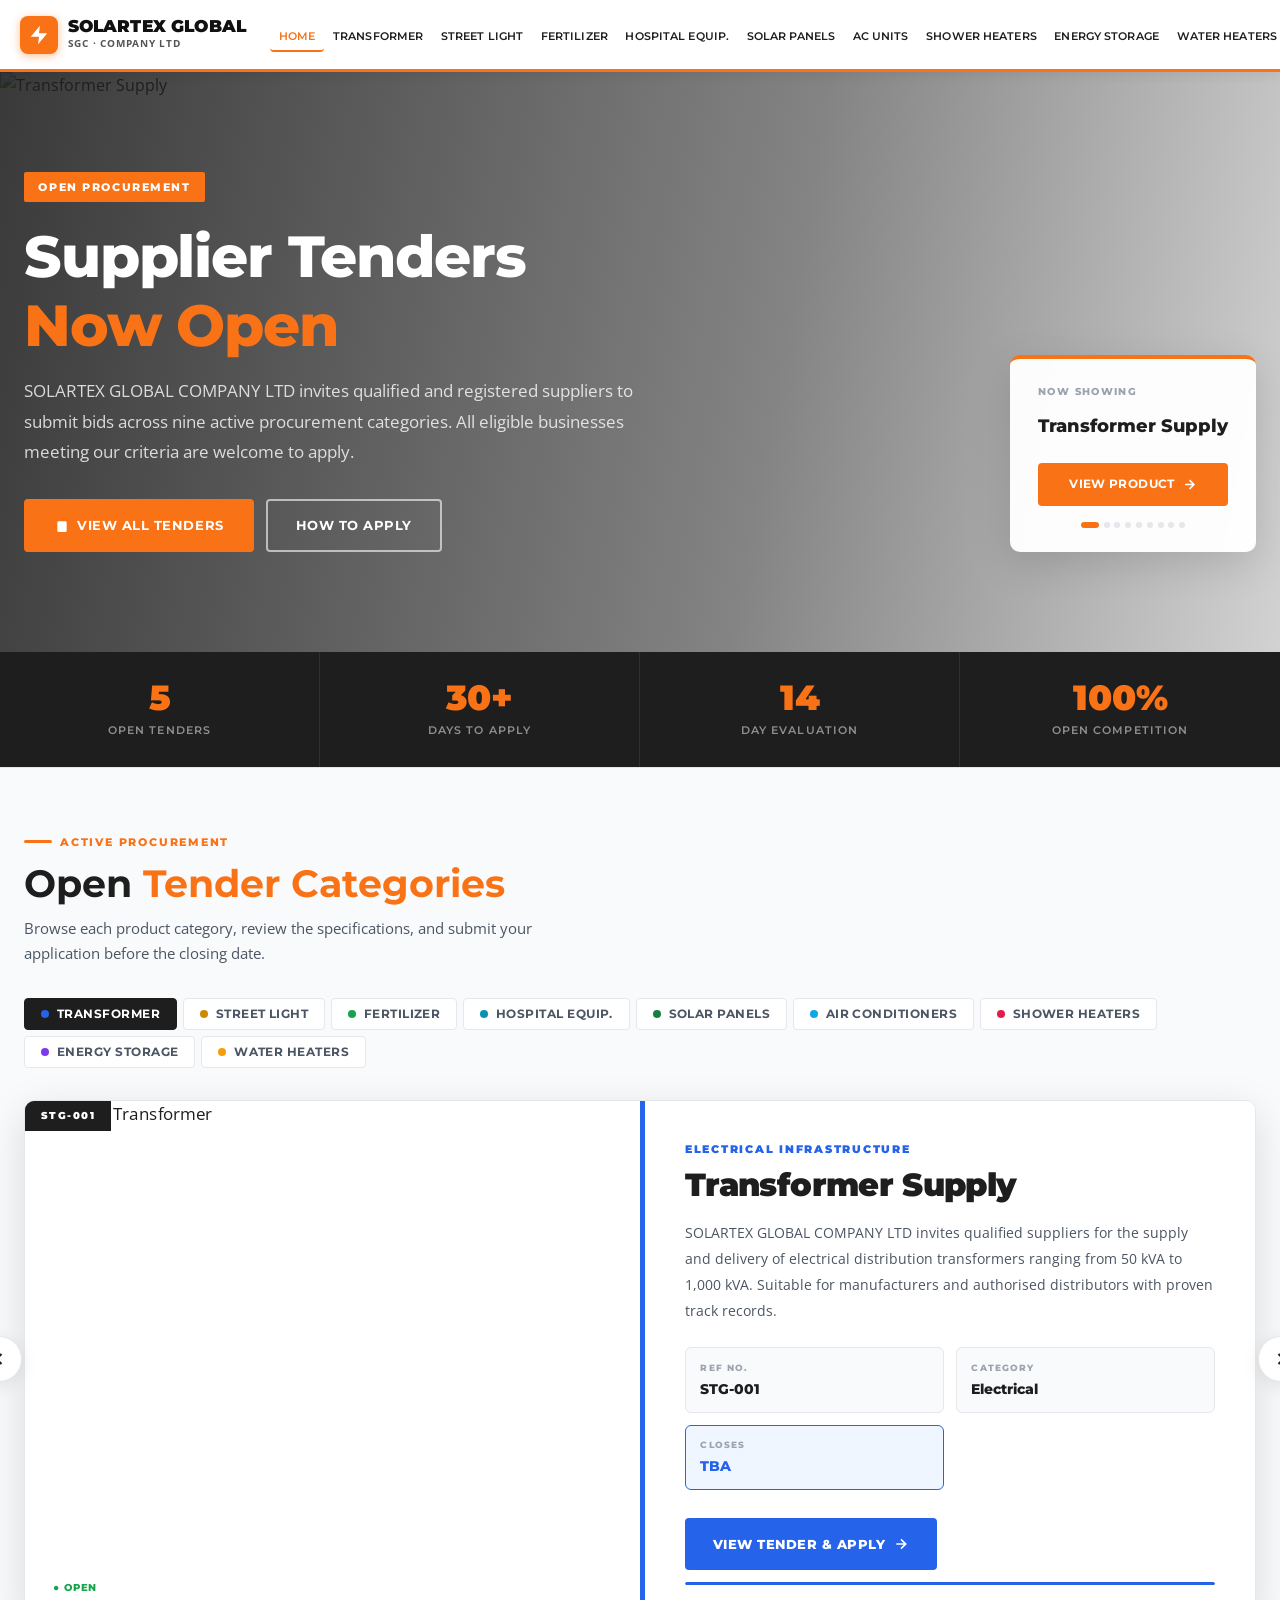
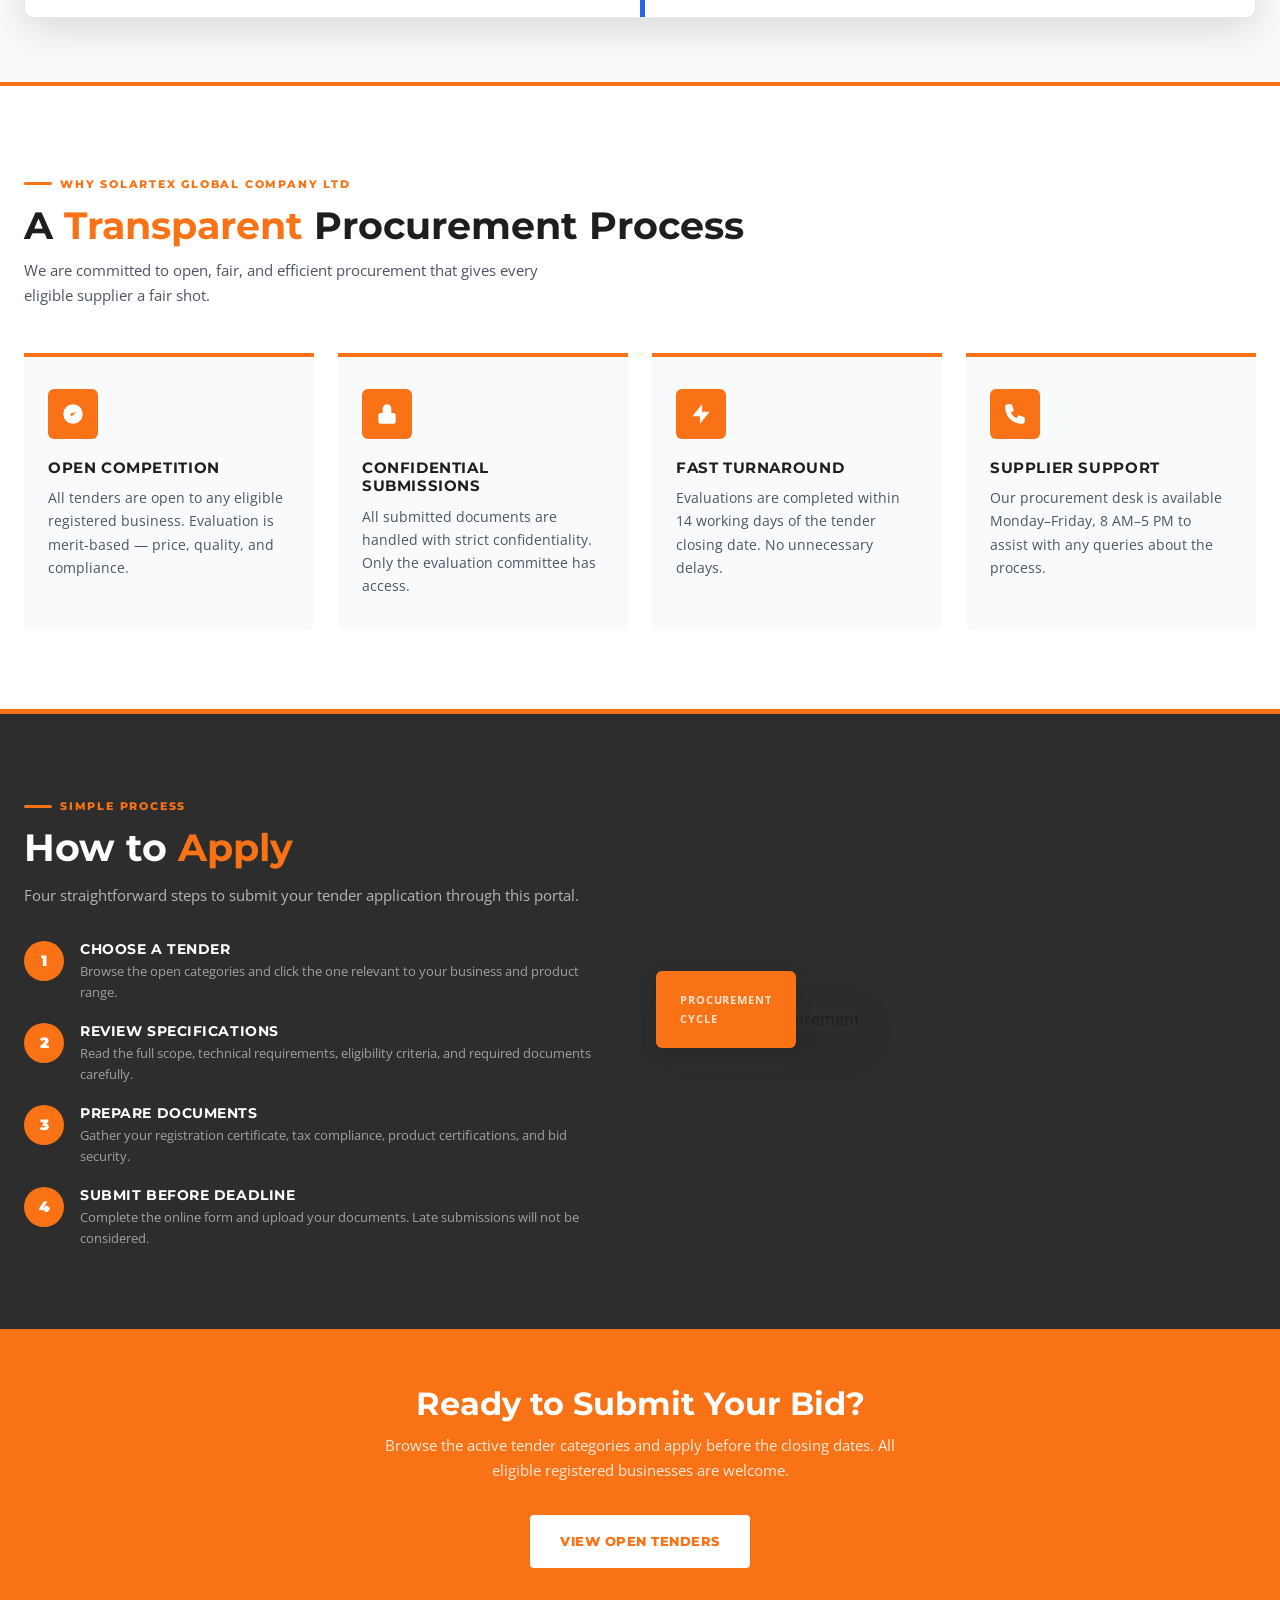
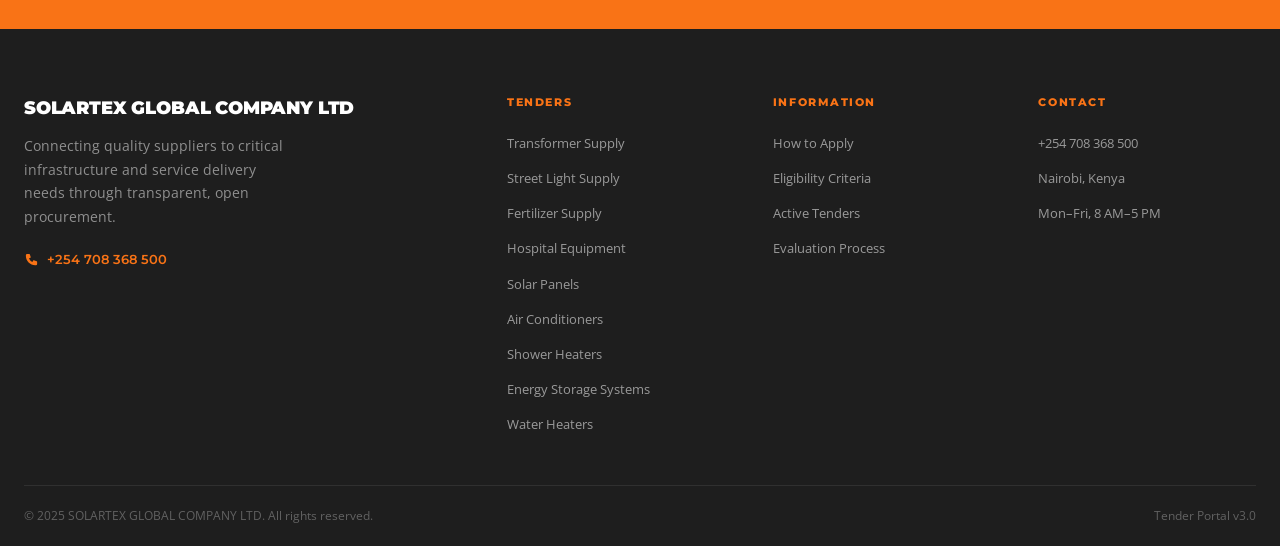
==== commit fb1ec7fd: "new website" ====
--- a/index.html
+++ b/index.html
@@ -3,7 +3,7 @@
 <head>
   <meta charset="UTF-8" />
   <meta name="viewport" content="width=device-width, initial-scale=1.0" />
-  <title>Solartechglobal Company Ltd — Tender Portal</title>
+  <title>SOLARTEX GLOBAL COMPANY LTD — Tender Portal</title>
   <meta name="description" content="Open tenders for transformer supply, street lighting, fertilizer, hospital equipment, and solar panels." />
   <link rel="stylesheet" href="assets/css/styles.css" />
   <link rel="icon" type="image/svg+xml" href="data:image/svg+xml,<svg xmlns='http://www.w3.org/2000/svg' viewBox='0 0 32 32'><rect width='32' height='32' rx='6' fill='%23f97316'/><path d='M16 6l-2 7H7l6 4-2 7 5-4 5 4-2-7 6-4h-7z' fill='white'/></svg>" />
@@ -18,8 +18,8 @@
         <svg viewBox="0 0 24 24"><path d="M13 2L3 14h9l-1 8 10-12h-9l1-8z"/></svg>
       </div>
       <div class="nav-logo-text">
-        <span class="brand">SGC</span>
-        <span class="tagline">Solartechglobal Company Ltd</span>
+        <span class="brand">SOLARTEX GLOBAL</span>
+        <span class="tagline">SGC · Company Ltd</span>
       </div>
     </a>
     <ul class="nav-links">
@@ -52,17 +52,26 @@
 
 <!-- HERO -->
 <section class="hero">
-  <div class="hero-bg">
-    <img src="https://images.unsplash.com/photo-1497440001374-f26997328c1b?w=1600&auto=format&fit=crop" alt="Supply chain infrastructure" />
-  </div>
+  <div class="hero-bg" id="heroBgCarousel">
+    <img src="https://images.unsplash.com/photo-1473341304170-971dccb5ac1e?w=1600&q=80&auto=format&fit=crop" alt="Transformer Supply" class="hero-bg-slide active" data-product="Transformer Supply" data-link="tenders/transformer.html" />
+    <img src="https://images.unsplash.com/photo-1519415510236-718bdfcd89c8?w=1600&q=80&auto=format&fit=crop" alt="Street Light Supply" class="hero-bg-slide" data-product="Street Light Supply" data-link="tenders/streetlight.html" />
+    <img src="https://images.unsplash.com/photo-1464226184884-fa280b87c399?w=1600&q=80&auto=format&fit=crop" alt="Fertilizer Supply" class="hero-bg-slide" data-product="Fertilizer Supply" data-link="tenders/fertilizer.html" />
+    <img src="https://images.unsplash.com/photo-1519494026892-80bbd2d6fd0d?w=1600&q=80&auto=format&fit=crop" alt="Hospital Equipment Supply" class="hero-bg-slide" data-product="Hospital Equipment Supply" data-link="tenders/hospital-equipment.html" />
+    <img src="https://images.unsplash.com/photo-1509391366360-2e959784a276?w=1600&q=80&auto=format&fit=crop" alt="Solar Panel Supply" class="hero-bg-slide" data-product="Solar Panel Supply" data-link="tenders/solar-panel.html" />
+    <img src="https://images.unsplash.com/photo-1621905251189-08b45d6a269e?w=1600&q=80&auto=format&fit=crop" alt="Air Conditioner Supply" class="hero-bg-slide" data-product="Air Conditioner Supply" data-link="tenders/air-conditioner.html" />
+    <img src="https://images.unsplash.com/photo-1552321554-5fefe8c9ef14?w=1600&q=80&auto=format&fit=crop" alt="Shower Heater Supply" class="hero-bg-slide" data-product="Shower Heater Supply" data-link="tenders/shower-heater.html" />
+    <img src="https://images.unsplash.com/photo-1593941707882-a5bba14938c7?w=1600&q=80&auto=format&fit=crop" alt="Energy Storage System Supply" class="hero-bg-slide" data-product="Energy Storage System Supply" data-link="tenders/energy-storage.html" />
+    <img src="https://images.unsplash.com/photo-1504328345606-18bbc8c9d7d1?w=1600&q=80&auto=format&fit=crop" alt="Water Heater Supply" class="hero-bg-slide" data-product="Water Heater Supply" data-link="tenders/water-heater.html" />
+  </div>
+
   <div class="hero-inner">
     <div class="hero-content">
-      <div class="hero-eyebrow fade-up">Open Procurement — 2025 / 2026</div>
+      <div class="hero-eyebrow fade-up">Open Procurement</div>
       <h1 class="hero-title fade-up">
         Supplier Tenders<br><span>Now Open</span>
       </h1>
       <p class="hero-desc fade-up">
-        Solartechglobal Company Ltd invites qualified and registered suppliers to submit bids across five active procurement categories. All eligible businesses meeting our criteria are welcome to apply.
+        SOLARTEX GLOBAL COMPANY LTD invites qualified and registered suppliers to submit bids across nine active procurement categories. All eligible businesses meeting our criteria are welcome to apply.
       </p>
       <div class="hero-actions fade-up">
         <a href="#tenders" class="btn-primary">
@@ -72,6 +81,17 @@
         <a href="#how-to-apply" class="btn-outline-white">How to Apply</a>
       </div>
     </div>
+
+    <!-- Image showcase card: current product name + direct link -->
+    <div class="hero-showcase fade-up">
+      <div class="hero-showcase-label">Now Showing</div>
+      <div class="hero-showcase-name" id="heroShowcaseName">Transformer Supply</div>
+      <a href="tenders/transformer.html" class="hero-showcase-btn" id="heroShowcaseBtn">
+        View Product
+        <svg viewBox="0 0 24 24" fill="none" stroke="currentColor" stroke-width="2.5" width="15" height="15"><path d="M5 12h14M12 5l7 7-7 7"/></svg>
+      </a>
+      <div class="hero-showcase-dots" id="heroShowcaseDots"></div>
+    </div>
   </div>
 </section>
 
@@ -101,7 +121,7 @@
 <section class="spotlight-section" id="tenders">
   <div class="spotlight-header">
     <div class="spotlight-header-inner">
-      <div class="section-eyebrow">Active Procurement — 2025 / 2026</div>
+      <div class="section-eyebrow">Active Procurement</div>
       <h2 class="section-title">Open <span>Tender Categories</span></h2>
       <p class="section-desc">Browse each product category, review the specifications, and submit your application before the closing date.</p>
     </div>
@@ -119,7 +139,7 @@
         <span class="stab-dot" style="background:#0891b2"></span>Hospital Equip.
       </button>
       <button class="stab" data-slide="4">
-        <span class="stab-dot" style="background:#f97316"></span>Solar Panels
+        <span class="stab-dot" style="background:#15803d"></span>Solar Panels
       </button>
       <button class="stab" data-slide="5">
         <span class="stab-dot" style="background:#0ea5e9"></span>Air Conditioners
@@ -142,30 +162,27 @@
       <!-- SLIDE 1: Transformer -->
       <div class="spotlight-slide active" data-product="transformer" style="--pc:#2563eb;--pc-pale:#eff6ff;">
         <div class="slide-img-col">
-          <img src="https://images.unsplash.com/photo-1558618666-fcd25c85cd64?w=900&auto=format&fit=crop" alt="Electrical Transformer" />
+          <img src="https://images.unsplash.com/photo-1558618666-fcd25c85cd64?w=900&q=80&auto=format&fit=crop" alt="Electrical Transformer" />
           <div class="slide-ref-tag">STG-001</div>
           <div class="slide-status">● Open</div>
         </div>
         <div class="slide-content-col">
           <div class="slide-cat" style="color:#2563eb;">Electrical Infrastructure</div>
           <h2 class="slide-title">Transformer Supply</h2>
-          <p class="slide-desc">Solartechglobal Company Ltd invites qualified suppliers for the supply and delivery of electrical distribution transformers ranging from 50 kVA to 1,000 kVA. Suitable for manufacturers and authorised distributors with proven track records.</p>
-          <div class="slide-highlights">
-            <div class="slide-highlight">
-              <div class="sh-label">Ref No.</div>
-              <div class="sh-val">STG-001-2025</div>
+          <p class="slide-desc">SOLARTEX GLOBAL COMPANY LTD invites qualified suppliers for the supply and delivery of electrical distribution transformers ranging from 50 kVA to 1,000 kVA. Suitable for manufacturers and authorised distributors with proven track records.</p>
+          <div class="slide-highlights">
+            <div class="slide-highlight">
+              <div class="sh-label">Ref No.</div>
+              <div class="sh-val">STG-001</div>
             </div>
             <div class="slide-highlight">
               <div class="sh-label">Category</div>
               <div class="sh-val">Electrical</div>
             </div>
-            <div class="slide-highlight">
-              <div class="sh-label">Bid Security</div>
-              <div class="sh-val">KES 50,000</div>
-            </div>
-            <div class="slide-highlight deadline-hl">
-              <div class="sh-label">Closes</div>
-              <div class="sh-val">31 Jan 2026</div>
+            
+            <div class="slide-highlight deadline-hl">
+              <div class="sh-label">Closes</div>
+              <div class="sh-val">TBA</div>
             </div>
           </div>
           <div class="slide-actions">
@@ -181,7 +198,7 @@
       <!-- SLIDE 2: Street Light -->
       <div class="spotlight-slide" data-product="streetlight" style="--pc:#ca8a04;--pc-pale:#fefce8;">
         <div class="slide-img-col">
-          <img src="https://images.unsplash.com/photo-1567168539614-e68667f50ea5?w=900&auto=format&fit=crop" alt="Street Lighting" />
+          <img src="https://images.unsplash.com/photo-1519415510236-718bdfcd89c8?w=900&q=80&auto=format&fit=crop" alt="Street Lighting" />
           <div class="slide-ref-tag">STG-002</div>
           <div class="slide-status">● Open</div>
         </div>
@@ -192,19 +209,16 @@
           <div class="slide-highlights">
             <div class="slide-highlight">
               <div class="sh-label">Ref No.</div>
-              <div class="sh-val">STG-002-2025</div>
+              <div class="sh-val">STG-002</div>
             </div>
             <div class="slide-highlight">
               <div class="sh-label">Category</div>
               <div class="sh-val">Infrastructure</div>
             </div>
-            <div class="slide-highlight">
-              <div class="sh-label">Bid Security</div>
-              <div class="sh-val">KES 30,000</div>
-            </div>
-            <div class="slide-highlight deadline-hl">
-              <div class="sh-label">Closes</div>
-              <div class="sh-val">15 Feb 2026</div>
+            
+            <div class="slide-highlight deadline-hl">
+              <div class="sh-label">Closes</div>
+              <div class="sh-val">TBA</div>
             </div>
           </div>
           <div class="slide-actions">
@@ -220,7 +234,7 @@
       <!-- SLIDE 3: Fertilizer -->
       <div class="spotlight-slide" data-product="fertilizer" style="--pc:#16a34a;--pc-pale:#f0fdf4;">
         <div class="slide-img-col">
-          <img src="https://images.unsplash.com/photo-1625246333195-78d9c38ad449?w=900&auto=format&fit=crop" alt="Fertilizer" />
+          <img src="https://images.unsplash.com/photo-1625246333195-78d9c38ad449?w=900&q=80&auto=format&fit=crop" alt="Fertilizer" />
           <div class="slide-ref-tag">STG-003</div>
           <div class="slide-status">● Open</div>
         </div>
@@ -231,19 +245,16 @@
           <div class="slide-highlights">
             <div class="slide-highlight">
               <div class="sh-label">Ref No.</div>
-              <div class="sh-val">STG-003-2025</div>
+              <div class="sh-val">STG-003</div>
             </div>
             <div class="slide-highlight">
               <div class="sh-label">Category</div>
               <div class="sh-val">Agriculture</div>
             </div>
-            <div class="slide-highlight">
-              <div class="sh-label">Bid Security</div>
-              <div class="sh-val">KES 25,000</div>
-            </div>
-            <div class="slide-highlight deadline-hl">
-              <div class="sh-label">Closes</div>
-              <div class="sh-val">28 Feb 2026</div>
+            
+            <div class="slide-highlight deadline-hl">
+              <div class="sh-label">Closes</div>
+              <div class="sh-val">TBA</div>
             </div>
           </div>
           <div class="slide-actions">
@@ -259,7 +270,7 @@
       <!-- SLIDE 4: Hospital Equipment -->
       <div class="spotlight-slide" data-product="hospital" style="--pc:#0891b2;--pc-pale:#ecfeff;">
         <div class="slide-img-col">
-          <img src="https://images.unsplash.com/photo-1519494026892-80bbd2d6fd0d?w=900&auto=format&fit=crop" alt="Hospital Equipment" />
+          <img src="https://images.unsplash.com/photo-1519494026892-80bbd2d6fd0d?w=900&q=80&auto=format&fit=crop" alt="Hospital Equipment" />
           <div class="slide-ref-tag">STG-004</div>
           <div class="slide-status">● Open</div>
         </div>
@@ -270,19 +281,16 @@
           <div class="slide-highlights">
             <div class="slide-highlight">
               <div class="sh-label">Ref No.</div>
-              <div class="sh-val">STG-004-2025</div>
+              <div class="sh-val">STG-004</div>
             </div>
             <div class="slide-highlight">
               <div class="sh-label">Category</div>
               <div class="sh-val">Healthcare</div>
             </div>
-            <div class="slide-highlight">
-              <div class="sh-label">Bid Security</div>
-              <div class="sh-val">KES 75,000</div>
-            </div>
-            <div class="slide-highlight deadline-hl">
-              <div class="sh-label">Closes</div>
-              <div class="sh-val">20 Mar 2026</div>
+            
+            <div class="slide-highlight deadline-hl">
+              <div class="sh-label">Closes</div>
+              <div class="sh-val">TBA</div>
             </div>
           </div>
           <div class="slide-actions">
@@ -296,40 +304,37 @@
       </div>
 
       <!-- SLIDE 5: Solar Panels -->
-      <div class="spotlight-slide" data-product="solar" style="--pc:#f97316;--pc-pale:#fff7ed;">
-        <div class="slide-img-col">
-          <img src="https://images.unsplash.com/photo-1509391366360-2e959784a276?w=900&auto=format&fit=crop" alt="Solar Panels" />
+      <div class="spotlight-slide" data-product="solar" style="--pc:#15803d;--pc-pale:#f0fdf4;">
+        <div class="slide-img-col">
+          <img src="https://images.unsplash.com/photo-1509391366360-2e959784a276?w=900&q=80&auto=format&fit=crop" alt="Solar Panels" />
           <div class="slide-ref-tag">STG-005</div>
           <div class="slide-status">● Open</div>
         </div>
         <div class="slide-content-col">
-          <div class="slide-cat" style="color:#f97316;">Renewable Energy</div>
+          <div class="slide-cat" style="color:#15803d;">Renewable Energy</div>
           <h2 class="slide-title">Solar Panel Supply</h2>
           <p class="slide-desc">Procurement of monocrystalline PERC photovoltaic panels, string inverters, LiFePO4 battery banks, and aluminium mounting structures for off-grid and on-grid renewable energy installations.</p>
           <div class="slide-highlights">
             <div class="slide-highlight">
               <div class="sh-label">Ref No.</div>
-              <div class="sh-val">STG-005-2025</div>
+              <div class="sh-val">STG-005</div>
             </div>
             <div class="slide-highlight">
               <div class="sh-label">Category</div>
               <div class="sh-val">Renewable</div>
             </div>
-            <div class="slide-highlight">
-              <div class="sh-label">Bid Security</div>
-              <div class="sh-val">KES 40,000</div>
-            </div>
-            <div class="slide-highlight deadline-hl">
-              <div class="sh-label">Closes</div>
-              <div class="sh-val">31 Mar 2026</div>
-            </div>
-          </div>
-          <div class="slide-actions">
-            <a href="tenders/solar-panel.html" class="slide-btn-primary" style="background:#f97316;border-color:#f97316;">
-              View Tender &amp; Apply
-              <svg viewBox="0 0 24 24" fill="none" stroke="currentColor" stroke-width="2.5" width="16" height="16"><path d="M5 12h14M12 5l7 7-7 7"/></svg>
-            </a>
-            <div class="slide-progress-bar"><div class="slide-progress-fill" style="background:#f97316;" id="progressBar"></div></div>
+            
+            <div class="slide-highlight deadline-hl">
+              <div class="sh-label">Closes</div>
+              <div class="sh-val">TBA</div>
+            </div>
+          </div>
+          <div class="slide-actions">
+            <a href="tenders/solar-panel.html" class="slide-btn-primary" style="background:#15803d;border-color:#15803d;">
+              View Tender &amp; Apply
+              <svg viewBox="0 0 24 24" fill="none" stroke="currentColor" stroke-width="2.5" width="16" height="16"><path d="M5 12h14M12 5l7 7-7 7"/></svg>
+            </a>
+            <div class="slide-progress-bar"><div class="slide-progress-fill" style="background:#15803d;" id="progressBar"></div></div>
           </div>
         </div>
       </div>
@@ -337,7 +342,7 @@
       <!-- SLIDE 6: Air Conditioners -->
       <div class="spotlight-slide" data-product="aircon" style="--pc:#0ea5e9;--pc-pale:#f0f9ff;">
         <div class="slide-img-col">
-          <img src="https://images.unsplash.com/photo-1631545806069-90f06d2b3c19?w=900&auto=format&fit=crop" alt="Air Conditioner" />
+          <img src="https://images.unsplash.com/photo-1621905251189-08b45d6a269e?w=900&q=80&auto=format&fit=crop" alt="Air Conditioner" />
           <div class="slide-ref-tag">STG-006</div>
           <div class="slide-status">● Open</div>
         </div>
@@ -348,19 +353,16 @@
           <div class="slide-highlights">
             <div class="slide-highlight">
               <div class="sh-label">Ref No.</div>
-              <div class="sh-val">STG-006-2025</div>
+              <div class="sh-val">STG-006</div>
             </div>
             <div class="slide-highlight">
               <div class="sh-label">Category</div>
               <div class="sh-val">Climate Control</div>
             </div>
-            <div class="slide-highlight">
-              <div class="sh-label">Bid Security</div>
-              <div class="sh-val">KES 35,000</div>
-            </div>
-            <div class="slide-highlight deadline-hl">
-              <div class="sh-label">Closes</div>
-              <div class="sh-val">10 Apr 2026</div>
+            
+            <div class="slide-highlight deadline-hl">
+              <div class="sh-label">Closes</div>
+              <div class="sh-val">TBA</div>
             </div>
           </div>
           <div class="slide-actions">
@@ -376,7 +378,7 @@
       <!-- SLIDE 7: Shower Heaters -->
       <div class="spotlight-slide" data-product="shower" style="--pc:#e11d48;--pc-pale:#fff1f2;">
         <div class="slide-img-col">
-          <img src="https://images.unsplash.com/photo-1620626011761-996317b8d101?w=900&auto=format&fit=crop" alt="Shower Heater" />
+          <img src="https://images.unsplash.com/photo-1552321554-5fefe8c9ef14?w=900&q=80&auto=format&fit=crop" alt="Shower Heater" />
           <div class="slide-ref-tag">STG-007</div>
           <div class="slide-status">● Open</div>
         </div>
@@ -387,19 +389,16 @@
           <div class="slide-highlights">
             <div class="slide-highlight">
               <div class="sh-label">Ref No.</div>
-              <div class="sh-val">STG-007-2025</div>
+              <div class="sh-val">STG-007</div>
             </div>
             <div class="slide-highlight">
               <div class="sh-label">Category</div>
               <div class="sh-val">Appliances</div>
             </div>
-            <div class="slide-highlight">
-              <div class="sh-label">Bid Security</div>
-              <div class="sh-val">KES 20,000</div>
-            </div>
-            <div class="slide-highlight deadline-hl">
-              <div class="sh-label">Closes</div>
-              <div class="sh-val">18 Apr 2026</div>
+            
+            <div class="slide-highlight deadline-hl">
+              <div class="sh-label">Closes</div>
+              <div class="sh-val">TBA</div>
             </div>
           </div>
           <div class="slide-actions">
@@ -415,7 +414,7 @@
       <!-- SLIDE 8: Energy Storage Systems -->
       <div class="spotlight-slide" data-product="storage" style="--pc:#7c3aed;--pc-pale:#f5f3ff;">
         <div class="slide-img-col">
-          <img src="https://images.unsplash.com/photo-1620714223084-8fcacc6dfd8d?w=900&auto=format&fit=crop" alt="Energy Storage System" />
+          <img src="https://images.unsplash.com/photo-1593941707882-a5bba14938c7?w=900&q=80&auto=format&fit=crop" alt="Energy Storage System" />
           <div class="slide-ref-tag">STG-008</div>
           <div class="slide-status">● Open</div>
         </div>
@@ -426,19 +425,16 @@
           <div class="slide-highlights">
             <div class="slide-highlight">
               <div class="sh-label">Ref No.</div>
-              <div class="sh-val">STG-008-2025</div>
+              <div class="sh-val">STG-008</div>
             </div>
             <div class="slide-highlight">
               <div class="sh-label">Category</div>
               <div class="sh-val">Energy Storage</div>
             </div>
-            <div class="slide-highlight">
-              <div class="sh-label">Bid Security</div>
-              <div class="sh-val">KES 60,000</div>
-            </div>
-            <div class="slide-highlight deadline-hl">
-              <div class="sh-label">Closes</div>
-              <div class="sh-val">25 Apr 2026</div>
+            
+            <div class="slide-highlight deadline-hl">
+              <div class="sh-label">Closes</div>
+              <div class="sh-val">TBA</div>
             </div>
           </div>
           <div class="slide-actions">
@@ -454,7 +450,7 @@
       <!-- SLIDE 9: Water Heaters -->
       <div class="spotlight-slide" data-product="waterheater" style="--pc:#f59e0b;--pc-pale:#fffbeb;">
         <div class="slide-img-col">
-          <img src="https://images.unsplash.com/photo-1585704032915-c3400305e516?w=900&auto=format&fit=crop" alt="Water Heater" />
+          <img src="https://images.unsplash.com/photo-1504328345606-18bbc8c9d7d1?w=900&q=80&auto=format&fit=crop" alt="Water Heater" />
           <div class="slide-ref-tag">STG-009</div>
           <div class="slide-status">● Open</div>
         </div>
@@ -465,19 +461,16 @@
           <div class="slide-highlights">
             <div class="slide-highlight">
               <div class="sh-label">Ref No.</div>
-              <div class="sh-val">STG-009-2025</div>
+              <div class="sh-val">STG-009</div>
             </div>
             <div class="slide-highlight">
               <div class="sh-label">Category</div>
               <div class="sh-val">Water Heating</div>
             </div>
-            <div class="slide-highlight">
-              <div class="sh-label">Bid Security</div>
-              <div class="sh-val">KES 25,000</div>
-            </div>
-            <div class="slide-highlight deadline-hl">
-              <div class="sh-label">Closes</div>
-              <div class="sh-val">30 Apr 2026</div>
+            
+            <div class="slide-highlight deadline-hl">
+              <div class="sh-label">Closes</div>
+              <div class="sh-val">TBA</div>
             </div>
           </div>
           <div class="slide-actions">
@@ -506,7 +499,7 @@
 <section class="why-section" id="why">
   <div class="why-inner">
     <div class="section-header">
-      <div class="section-eyebrow">Why Solartechglobal Company Ltd</div>
+      <div class="section-eyebrow">Why SOLARTEX GLOBAL COMPANY LTD</div>
       <h2 class="section-title">A <span>Transparent</span> Procurement Process</h2>
       <p class="section-desc">We are committed to open, fair, and efficient procurement that gives every eligible supplier a fair shot.</p>
     </div>
@@ -574,9 +567,9 @@
       </div>
     </div>
     <div class="callout-image">
-      <img src="https://images.unsplash.com/photo-1454165804606-c3d57bc86b40?w=800&auto=format&fit=crop" alt="Business procurement" />
+      <img src="https://images.unsplash.com/photo-1454165804606-c3d57bc86b40?w=800&q=80&auto=format&fit=crop" alt="Business procurement" />
       <div class="callout-badge">
-        <div class="b-num">2025</div>
+        
         <div class="b-txt">Procurement<br>Cycle</div>
       </div>
     </div>
@@ -589,7 +582,7 @@
   <p>Browse the active tender categories and apply before the closing dates. All eligible registered businesses are welcome.</p>
   <div class="cta-buttons">
     <a href="#tenders" class="btn-white">View Open Tenders</a>
-    <a href="mailto:procurement@solartechglobal.co.ke" class="btn-white-outline">Contact Procurement Desk</a>
+    
   </div>
 </section>
 
@@ -597,17 +590,14 @@
 <footer>
   <div class="footer-inner">
     <div class="footer-brand">
-      <div class="brand-name">Solartechglobal Company Ltd</div>
+      <div class="brand-name">SOLARTEX GLOBAL COMPANY LTD</div>
       <p>Connecting quality suppliers to critical infrastructure and service delivery needs through transparent, open procurement.</p>
       <div class="footer-contact">
-        <a href="tel:+254700000000">
+        <a href="tel:+254708368500">
           <svg viewBox="0 0 24 24"><path d="M3 5a2 2 0 012-2h3.28a1 1 0 01.948.684l1.498 4.493a1 1 0 01-.502 1.21l-2.257 1.13a11.042 11.042 0 005.516 5.516l1.13-2.257a1 1 0 011.21-.502l4.493 1.498a1 1 0 01.684.949V19a2 2 0 01-2 2h-1C9.716 21 3 14.284 3 6V5z"/></svg>
-          +254 700 000 000
+          +254 708 368 500
         </a>
-        <a href="mailto:procurement@solartechglobal.co.ke">
-          <svg viewBox="0 0 24 24"><path d="M3 8l7.89 5.26a2 2 0 002.22 0L21 8M5 19h14a2 2 0 002-2V7a2 2 0 00-2-2H5a2 2 0 00-2 2v10a2 2 0 002 2z"/></svg>
-          procurement@solartechglobal.co.ke
-        </a>
+        
       </div>
     </div>
     <div class="footer-col">
@@ -636,15 +626,15 @@
     <div class="footer-col">
       <h5>Contact</h5>
       <ul>
-        <li><a href="mailto:procurement@solartechglobal.co.ke">procurement@solartechglobal.co.ke</a></li>
-        <li><a href="tel:+254700000000">+254 700 000 000</a></li>
+        
+        <li><a href="tel:+254708368500">+254 708 368 500</a></li>
         <li><a href="#">Nairobi, Kenya</a></li>
         <li><a href="#">Mon–Fri, 8 AM–5 PM</a></li>
       </ul>
     </div>
   </div>
   <div class="footer-bottom">
-    <span>© 2025 Solartechglobal Company Ltd. All rights reserved.</span>
+    <span>© 2025 SOLARTEX GLOBAL COMPANY LTD. All rights reserved.</span>
     <span>Tender Portal v3.0</span>
   </div>
 </footer>
--- a/assets/css/styles.css
+++ b/assets/css/styles.css
@@ -74,7 +74,7 @@
   border-bottom: 3px solid var(--orange);
   height: 72px;
   display: flex; align-items: center;
-  box-shadow: 0 2px 12px rgba(0,0,0,0.06);
+  box-shadow: 0 2px 12px rgba(0,0,0,0.08);
 }
 
 .nav-inner {
@@ -83,20 +83,22 @@
   display: flex; align-items: center; gap: 1.5rem;
 }
 
-.nav-logo { display: flex; align-items: center; gap: 0.55rem; flex-shrink: 0; margin-right: auto; }
+.nav-logo { display: flex; align-items: center; gap: 0.6rem; flex-shrink: 0; margin-right: auto; }
 .nav-logo-icon {
-  width: 36px; height: 36px; background: var(--orange);
-  border-radius: 7px; display: flex; align-items: center; justify-content: center;
-}
-.nav-logo-icon svg { width: 20px; height: 20px; fill: white; }
+  width: 38px; height: 38px; background: var(--orange);
+  border-radius: 8px; display: flex; align-items: center; justify-content: center;
+  box-shadow: 0 2px 8px rgba(249,115,22,0.45);
+  flex-shrink: 0;
+}
+.nav-logo-icon svg { width: 22px; height: 22px; fill: white; }
 .nav-logo-text .brand {
-  font-family: 'Montserrat', sans-serif; font-size: 0.95rem; font-weight: 800;
-  color: var(--charcoal); letter-spacing: -0.01em; display: block; line-height: 1.1;
+  font-family: 'Montserrat', sans-serif; font-size: 1.05rem; font-weight: 900;
+  color: #111111; letter-spacing: 0.01em; display: block; line-height: 1.15;
 }
 .nav-logo-text .tagline {
-  font-size: 0.56rem; color: var(--grey-400);
-  letter-spacing: 0.08em; text-transform: uppercase; font-weight: 600;
-  white-space: nowrap;
+  font-size: 0.6rem; color: #555555;
+  letter-spacing: 0.08em; text-transform: uppercase; font-weight: 700;
+  white-space: nowrap; display: block;
 }
 
 .nav-links { display: flex; align-items: center; gap: 0; list-style: none; flex-wrap: nowrap; }
@@ -142,18 +144,66 @@
 .hero-bg {
   position: absolute; inset: 0; z-index: 0;
 }
-.hero-bg img { width: 100%; height: 100%; object-fit: cover; }
+.hero-bg-slide {
+  position: absolute; inset: 0;
+  width: 100%; height: 100%; object-fit: cover;
+  opacity: 0; transition: opacity 1.2s ease;
+}
+.hero-bg-slide.active { opacity: 1; }
 .hero-bg::after {
   content: '';
-  position: absolute; inset: 0;
+  position: absolute; inset: 0; z-index: 1;
   background: linear-gradient(100deg, rgba(30,30,30,0.88) 0%, rgba(30,30,30,0.55) 60%, rgba(30,30,30,0.2) 100%);
 }
 
 .hero-inner {
   max-width: 1280px; margin: 0 auto; padding: 5rem 1.5rem;
   position: relative; z-index: 1; width: 100%;
+  display: flex; align-items: flex-end; justify-content: space-between;
+  gap: 2rem; flex-wrap: wrap;
 }
 .hero-content { max-width: 620px; }
+
+/* Floating showcase card — shows current carousel slide's product + link */
+.hero-showcase {
+  background: rgba(255,255,255,0.97);
+  border-radius: 10px; padding: 1.5rem 1.75rem;
+  min-width: 240px; box-shadow: var(--shadow-lg);
+  border-top: 4px solid var(--orange);
+}
+.hero-showcase-label {
+  font-family: 'Montserrat', sans-serif;
+  font-size: 0.62rem; font-weight: 800; letter-spacing: 0.14em;
+  text-transform: uppercase; color: var(--grey-400); margin-bottom: 0.4rem;
+}
+.hero-showcase-name {
+  font-family: 'Montserrat', sans-serif;
+  font-size: 1.1rem; font-weight: 800; color: var(--charcoal);
+  margin-bottom: 1rem; line-height: 1.3; min-height: 2.6rem;
+  display: flex; align-items: center;
+}
+.hero-showcase-btn {
+  display: inline-flex; align-items: center; gap: 0.45rem;
+  background: var(--orange); color: var(--white);
+  font-family: 'Montserrat', sans-serif; font-weight: 700; font-size: 0.78rem;
+  padding: 0.7rem 1.3rem; border-radius: 4px;
+  transition: var(--transition); letter-spacing: 0.03em; text-transform: uppercase;
+  width: 100%; justify-content: center;
+}
+.hero-showcase-btn:hover { background: var(--orange-dark); transform: translateY(-1px); }
+.hero-showcase-btn svg { transition: transform 0.2s; }
+.hero-showcase-btn:hover svg { transform: translateX(3px); }
+
+.hero-showcase-dots {
+  display: flex; gap: 0.3rem; justify-content: center; margin-top: 1rem;
+  flex-wrap: wrap;
+}
+.hsd-dot {
+  width: 6px; height: 6px; border-radius: 50%;
+  background: var(--grey-200); cursor: pointer; transition: var(--transition);
+  border: none; padding: 0;
+}
+.hsd-dot.active { background: var(--orange); width: 18px; border-radius: 3px; }
 
 .hero-eyebrow {
   display: inline-flex; align-items: center; gap: 0.5rem;
@@ -499,13 +549,28 @@
 .page-hero {
   min-height: 400px; position: relative; display: flex; align-items: flex-end;
   overflow: hidden;
+  background: linear-gradient(135deg, #1e1e1e 0%, #2d3748 100%); /* fallback if image fails */
 }
 .page-hero-bg { position: absolute; inset: 0; z-index: 0; }
-.page-hero-bg img { width: 100%; height: 100%; object-fit: cover; }
+.page-hero-bg img {
+  width: 100%; height: 100%; object-fit: cover;
+  transition: opacity 0.4s ease;
+}
 .page-hero-bg::after {
   content: ''; position: absolute; inset: 0;
   background: linear-gradient(to bottom, rgba(30,30,30,0.5) 0%, rgba(30,30,30,0.88) 100%);
 }
+
+/* Per-product gradient fallbacks — applied via body class so hero always has colour */
+body.product-transformer  .page-hero { background: linear-gradient(135deg, #1e3a8a 0%, #0f172a 100%); }
+body.product-streetlight  .page-hero { background: linear-gradient(135deg, #1c1409 0%, #3b2800 100%); }
+body.product-fertilizer   .page-hero { background: linear-gradient(135deg, #052e16 0%, #14532d 100%); }
+body.product-hospital     .page-hero { background: linear-gradient(135deg, #0c4a6e 0%, #082f49 100%); }
+body.product-solar        .page-hero { background: linear-gradient(135deg, #052e16 0%, #166534 100%); }
+body.product-aircon       .page-hero { background: linear-gradient(135deg, #082f49 0%, #0c4a6e 100%); }
+body.product-shower       .page-hero { background: linear-gradient(135deg, #4a0010 0%, #881337 100%); }
+body.product-storage      .page-hero { background: linear-gradient(135deg, #2e1065 0%, #4c1d95 100%); }
+body.product-waterheater  .page-hero { background: linear-gradient(135deg, #431407 0%, #7c2d12 100%); }
 .page-hero-content {
   position: relative; z-index: 1;
   max-width: 1280px; margin: 0 auto; padding: 3rem 1.5rem; width: 100%;
@@ -680,6 +745,8 @@
   .tender-main { grid-template-columns: 1fr; }
   .sidebar-card { position: static; }
   .footer-inner { grid-template-columns: 1fr 1fr; gap: 2rem; }
+  .hero-inner { flex-direction: column; align-items: flex-start; }
+  .hero-showcase { width: 100%; max-width: 320px; }
 }
 @media (max-width: 768px) {
   .why-grid { grid-template-columns: 1fr; }
@@ -693,6 +760,8 @@
 @media (max-width: 480px) {
   .stats-bar-inner { grid-template-columns: 1fr 1fr; }
   .tender-meta-bar { flex-direction: column; gap: 0.5rem; }
+  .hero-showcase { max-width: 100%; padding: 1.25rem 1.4rem; }
+  .hero-showcase-name { font-size: 1rem; min-height: auto; }
 }
 
 /* =============================================
@@ -702,31 +771,42 @@
 
 /* Product colour tokens */
 :root {
-  --product-transformer:    #2563eb; /* Electric blue */
-  --product-streetlight:    #ca8a04; /* Amber yellow */
-  --product-fertilizer:     #16a34a; /* Leaf green */
-  --product-hospital:       #0891b2; /* Medical teal */
-  --product-solar:          #f97316; /* Solar orange (same as brand) */
-  --product-aircon:         #0ea5e9; /* Cool sky blue */
-  --product-shower:         #e11d48; /* Warm rose-red */
-  --product-storage:        #7c3aed; /* Battery violet */
-  --product-waterheater:    #f59e0b; /* Heater amber */
+  --product-transformer:    #2563eb; /* Electric blue — power */
+  --product-streetlight:    #d97706; /* Warm amber — light */
+  --product-fertilizer:     #16a34a; /* Leaf green — agriculture */
+  --product-hospital:       #0891b2; /* Medical teal — healthcare */
+  --product-solar:          #15803d; /* Forest green — green energy */
+  --product-aircon:         #0284c7; /* Sky blue — climate/cool */
+  --product-shower:         #e11d48; /* Rose red — warmth/water */
+  --product-storage:        #7c3aed; /* Battery violet — energy tech */
+  --product-waterheater:    #ea580c; /* Burnt orange — heat */
 }
 
 /* Applied via body class on each page */
-body.product-transformer  { --product: #2563eb; --product-dark: #1d4ed8; --product-pale: #eff6ff; --product-mid: #bfdbfe; }
-body.product-streetlight  { --product: #ca8a04; --product-dark: #a16207; --product-pale: #fefce8; --product-mid: #fde68a; }
-body.product-fertilizer   { --product: #16a34a; --product-dark: #15803d; --product-pale: #f0fdf4; --product-mid: #bbf7d0; }
-body.product-hospital     { --product: #0891b2; --product-dark: #0e7490; --product-pale: #ecfeff; --product-mid: #a5f3fc; }
-body.product-solar        { --product: #f97316; --product-dark: #ea6a06; --product-pale: #fff7ed; --product-mid: #fed7aa; }
-body.product-aircon       { --product: #0ea5e9; --product-dark: #0284c7; --product-pale: #f0f9ff; --product-mid: #bae6fd; }
-body.product-shower       { --product: #e11d48; --product-dark: #be123c; --product-pale: #fff1f2; --product-mid: #fecdd3; }
-body.product-storage      { --product: #7c3aed; --product-dark: #6d28d9; --product-pale: #f5f3ff; --product-mid: #ddd6fe; }
-body.product-waterheater  { --product: #f59e0b; --product-dark: #d97706; --product-pale: #fffbeb; --product-mid: #fde68a; }
+body.product-transformer  { --product: #2563eb; --product-dark: #1d4ed8; --product-pale: #eff6ff; --product-mid: #93c5fd; }
+body.product-streetlight  { --product: #d97706; --product-dark: #b45309; --product-pale: #fffbeb; --product-mid: #fcd34d; }
+body.product-fertilizer   { --product: #16a34a; --product-dark: #15803d; --product-pale: #f0fdf4; --product-mid: #86efac; }
+body.product-hospital     { --product: #0891b2; --product-dark: #0e7490; --product-pale: #ecfeff; --product-mid: #67e8f9; }
+body.product-solar        { --product: #15803d; --product-dark: #166534; --product-pale: #f0fdf4; --product-mid: #86efac; }
+body.product-aircon       { --product: #0284c7; --product-dark: #0369a1; --product-pale: #f0f9ff; --product-mid: #7dd3fc; }
+body.product-shower       { --product: #e11d48; --product-dark: #be123c; --product-pale: #fff1f2; --product-mid: #fda4af; }
+body.product-storage      { --product: #7c3aed; --product-dark: #6d28d9; --product-pale: #f5f3ff; --product-mid: #c4b5fd; }
+body.product-waterheater  { --product: #ea580c; --product-dark: #c2410c; --product-pale: #fff7ed; --product-mid: #fdba74; }
 
 /* Page hero accent stripe — product colour */
 body[class^="product-"] .page-hero-content {
   border-top-color: var(--product);
+}
+
+/* Navbar border-bottom changes to product colour on product pages */
+body[class^="product-"] .navbar {
+  border-bottom-color: var(--product);
+}
+
+/* Nav logo icon changes to product colour on product pages */
+body[class^="product-"] .nav-logo-icon {
+  background: var(--product);
+  box-shadow: 0 2px 8px color-mix(in srgb, var(--product) 45%, transparent);
 }
 
 /* Breadcrumb link */
@@ -802,7 +882,7 @@
 .tender-card[data-product="hospital"] .card-category { color: var(--product-hospital); }
 .tender-card[data-product="hospital"] .card-ref { background: var(--product-hospital); }
 
-.tender-card[data-product="solar"] .card-deadline { border-left-color: var(--product-solar); color: #7c2d12; background: #fff7ed; }
+.tender-card[data-product="solar"] .card-deadline { border-left-color: var(--product-solar); color: #14532d; background: #f0fdf4; }
 .tender-card[data-product="solar"] .card-deadline svg { fill: var(--product-solar); }
 .tender-card[data-product="solar"] .card-category { color: var(--product-solar); }
 .tender-card[data-product="solar"] .card-ref { background: var(--product-solar); }
@@ -822,7 +902,7 @@
 .tender-card[data-product="storage"] .card-category { color: var(--product-storage); }
 .tender-card[data-product="storage"] .card-ref { background: var(--product-storage); }
 
-.tender-card[data-product="waterheater"] .card-deadline { border-left-color: var(--product-waterheater); color: #78350f; background: #fffbeb; }
+.tender-card[data-product="waterheater"] .card-deadline { border-left-color: var(--product-waterheater); color: #7c2d12; background: #fff7ed; }
 .tender-card[data-product="waterheater"] .card-deadline svg { fill: var(--product-waterheater); }
 .tender-card[data-product="waterheater"] .card-category { color: var(--product-waterheater); }
 .tender-card[data-product="waterheater"] .card-ref { background: var(--product-waterheater); }
@@ -1090,6 +1170,8 @@
   border-radius: 8px; display: block;
   transition: transform 0.4s ease, box-shadow 0.3s ease;
   cursor: pointer;
+  background: var(--grey-100); /* shows while loading or if image fails */
+  min-height: 100px;
 }
 .gallery-grid img:hover { transform: scale(1.02); box-shadow: var(--shadow-lg); }
 
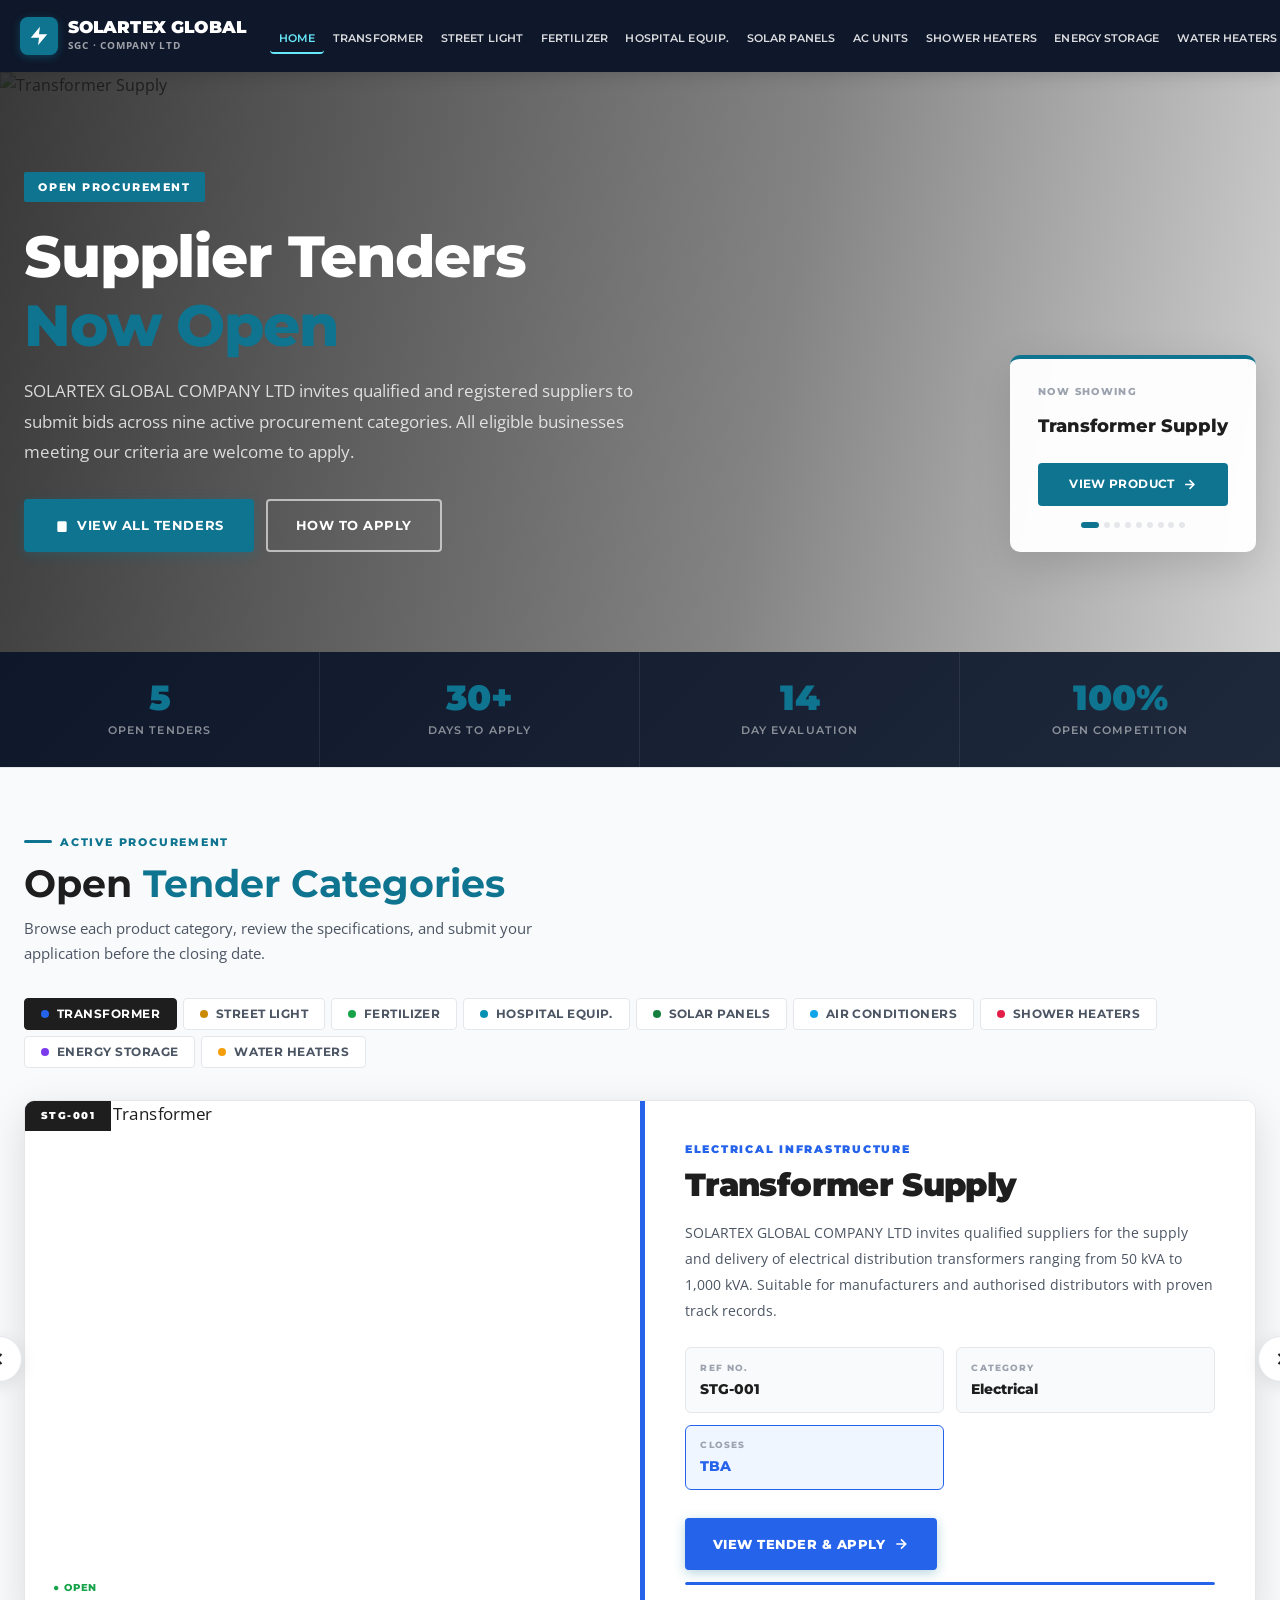
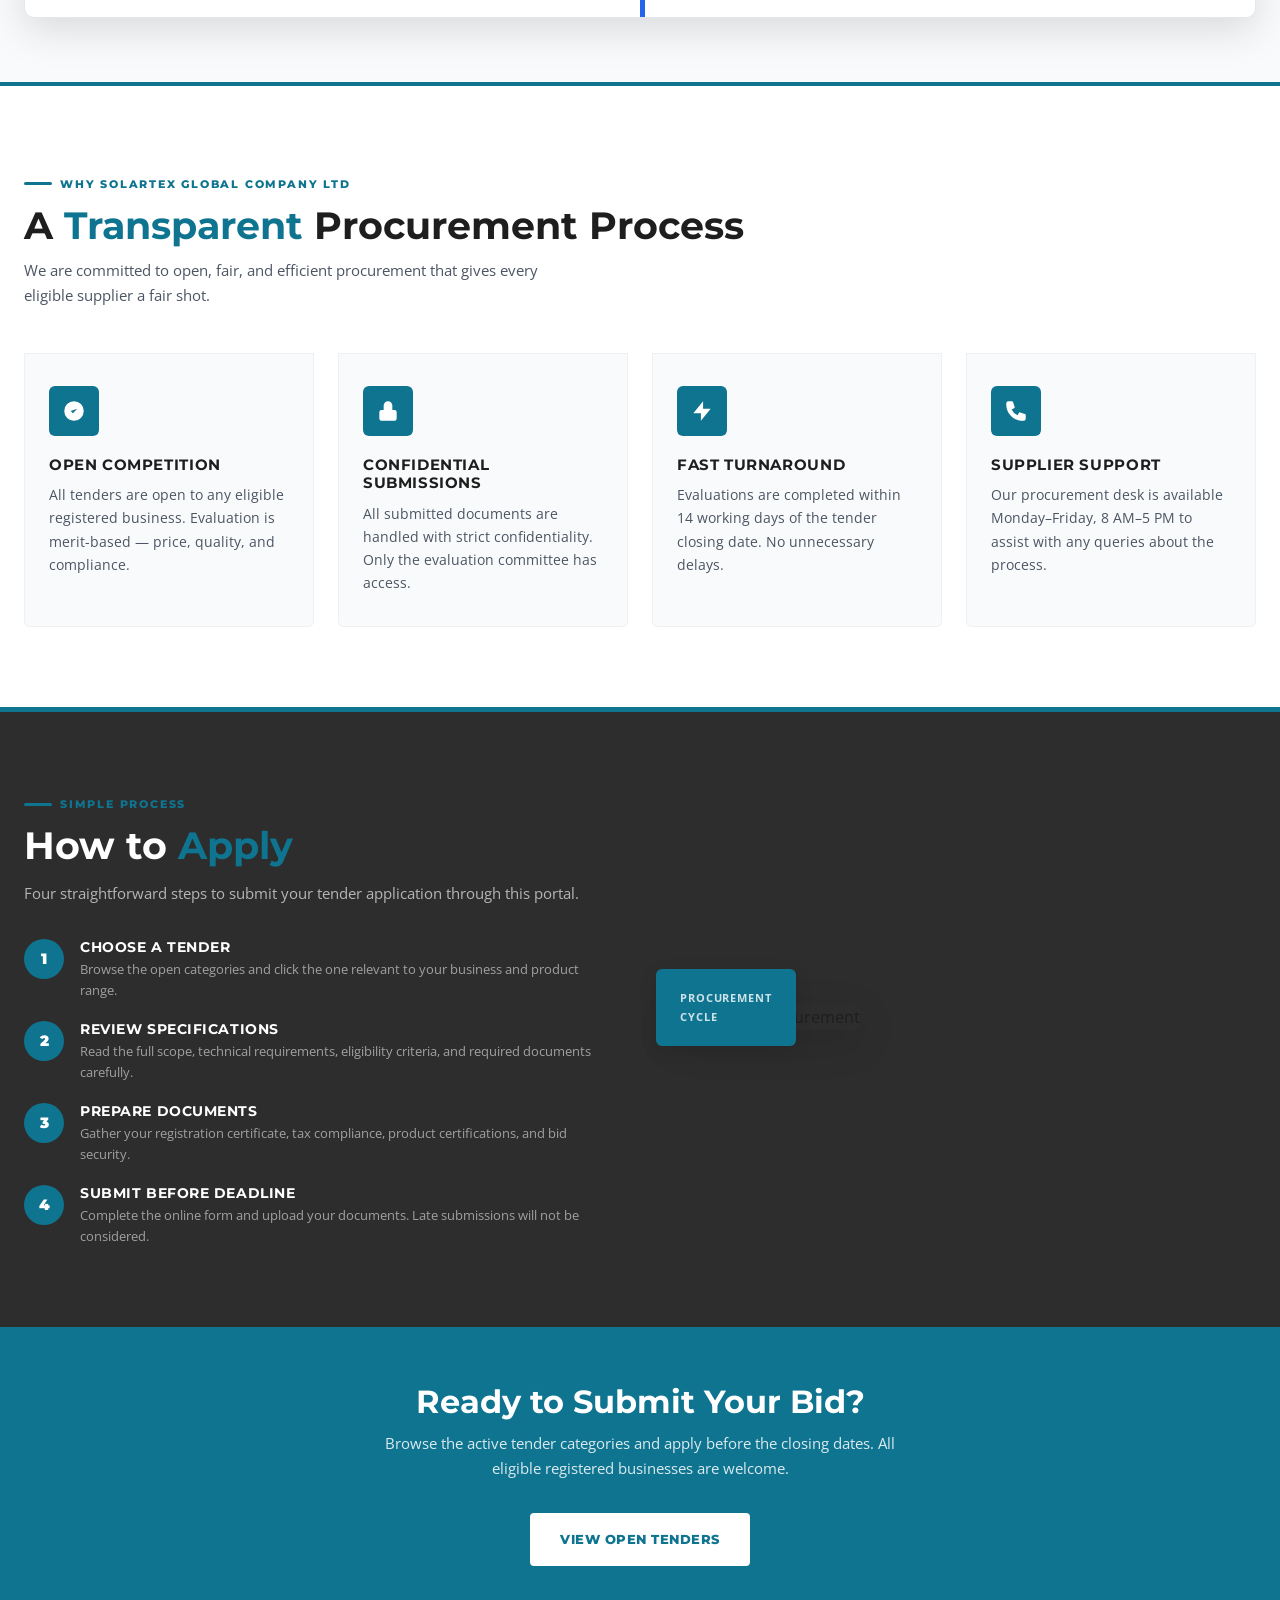
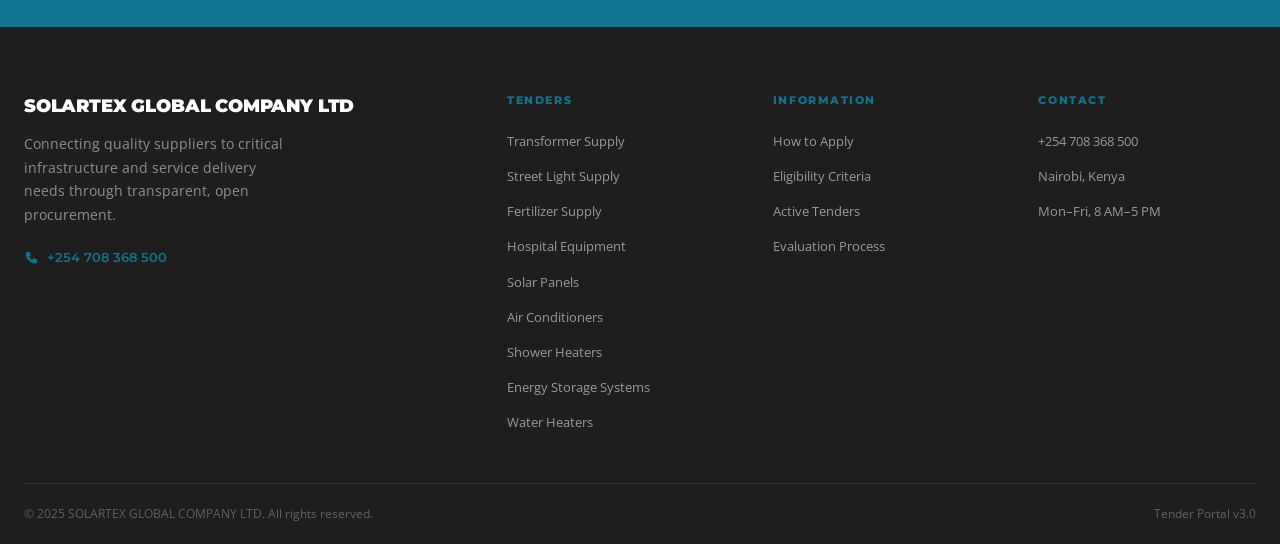
==== commit 2bc4b175: "new website" ====
--- a/index.html
+++ b/index.html
@@ -53,15 +53,15 @@
 <!-- HERO -->
 <section class="hero">
   <div class="hero-bg" id="heroBgCarousel">
-    <img src="https://images.unsplash.com/photo-1473341304170-971dccb5ac1e?w=1600&q=80&auto=format&fit=crop" alt="Transformer Supply" class="hero-bg-slide active" data-product="Transformer Supply" data-link="tenders/transformer.html" />
-    <img src="https://images.unsplash.com/photo-1519415510236-718bdfcd89c8?w=1600&q=80&auto=format&fit=crop" alt="Street Light Supply" class="hero-bg-slide" data-product="Street Light Supply" data-link="tenders/streetlight.html" />
+    <img src="https://images.unsplash.com/photo-1509390673020-a5b2450e33f1?w=1600&q=80&auto=format&fit=crop" alt="Transformer Supply" class="hero-bg-slide active" data-product="Transformer Supply" data-link="tenders/transformer.html" />
+    <img src="https://images.unsplash.com/photo-1757465184805-d8d49c20b196?w=1600&q=80&auto=format&fit=crop" alt="Street Light Supply" class="hero-bg-slide" data-product="Street Light Supply" data-link="tenders/streetlight.html" />
     <img src="https://images.unsplash.com/photo-1464226184884-fa280b87c399?w=1600&q=80&auto=format&fit=crop" alt="Fertilizer Supply" class="hero-bg-slide" data-product="Fertilizer Supply" data-link="tenders/fertilizer.html" />
     <img src="https://images.unsplash.com/photo-1519494026892-80bbd2d6fd0d?w=1600&q=80&auto=format&fit=crop" alt="Hospital Equipment Supply" class="hero-bg-slide" data-product="Hospital Equipment Supply" data-link="tenders/hospital-equipment.html" />
     <img src="https://images.unsplash.com/photo-1509391366360-2e959784a276?w=1600&q=80&auto=format&fit=crop" alt="Solar Panel Supply" class="hero-bg-slide" data-product="Solar Panel Supply" data-link="tenders/solar-panel.html" />
-    <img src="https://images.unsplash.com/photo-1621905251189-08b45d6a269e?w=1600&q=80&auto=format&fit=crop" alt="Air Conditioner Supply" class="hero-bg-slide" data-product="Air Conditioner Supply" data-link="tenders/air-conditioner.html" />
-    <img src="https://images.unsplash.com/photo-1552321554-5fefe8c9ef14?w=1600&q=80&auto=format&fit=crop" alt="Shower Heater Supply" class="hero-bg-slide" data-product="Shower Heater Supply" data-link="tenders/shower-heater.html" />
-    <img src="https://images.unsplash.com/photo-1593941707882-a5bba14938c7?w=1600&q=80&auto=format&fit=crop" alt="Energy Storage System Supply" class="hero-bg-slide" data-product="Energy Storage System Supply" data-link="tenders/energy-storage.html" />
-    <img src="https://images.unsplash.com/photo-1504328345606-18bbc8c9d7d1?w=1600&q=80&auto=format&fit=crop" alt="Water Heater Supply" class="hero-bg-slide" data-product="Water Heater Supply" data-link="tenders/water-heater.html" />
+    <img src="https://images.unsplash.com/photo-1649711895336-20ff39db62f8?w=1600&q=80&auto=format&fit=crop" alt="Air Conditioner Supply" class="hero-bg-slide" data-product="Air Conditioner Supply" data-link="tenders/air-conditioner.html" />
+    <img src="https://images.unsplash.com/photo-1697652973421-0d688f661d89?w=1600&q=80&auto=format&fit=crop" alt="Shower Heater Supply" class="hero-bg-slide" data-product="Shower Heater Supply" data-link="tenders/shower-heater.html" />
+    <img src="https://images.unsplash.com/photo-1620714223084-8fcacc6dfd8d?w=1600&q=80&auto=format&fit=crop" alt="Energy Storage System Supply" class="hero-bg-slide" data-product="Energy Storage System Supply" data-link="tenders/energy-storage.html" />
+    <img src="https://images.unsplash.com/photo-1607472586893-edb57bdc0e39?w=1600&q=80&auto=format&fit=crop" alt="Water Heater Supply" class="hero-bg-slide" data-product="Water Heater Supply" data-link="tenders/water-heater.html" />
   </div>
 
   <div class="hero-inner">
@@ -198,7 +198,7 @@
       <!-- SLIDE 2: Street Light -->
       <div class="spotlight-slide" data-product="streetlight" style="--pc:#ca8a04;--pc-pale:#fefce8;">
         <div class="slide-img-col">
-          <img src="https://images.unsplash.com/photo-1519415510236-718bdfcd89c8?w=900&q=80&auto=format&fit=crop" alt="Street Lighting" />
+          <img src="https://images.unsplash.com/photo-1757465184805-d8d49c20b196?w=900&q=80&auto=format&fit=crop" alt="Street Lighting" />
           <div class="slide-ref-tag">STG-002</div>
           <div class="slide-status">● Open</div>
         </div>
@@ -342,7 +342,7 @@
       <!-- SLIDE 6: Air Conditioners -->
       <div class="spotlight-slide" data-product="aircon" style="--pc:#0ea5e9;--pc-pale:#f0f9ff;">
         <div class="slide-img-col">
-          <img src="https://images.unsplash.com/photo-1621905251189-08b45d6a269e?w=900&q=80&auto=format&fit=crop" alt="Air Conditioner" />
+          <img src="https://images.unsplash.com/photo-1649711895336-20ff39db62f8?w=900&q=80&auto=format&fit=crop" alt="Air Conditioner" />
           <div class="slide-ref-tag">STG-006</div>
           <div class="slide-status">● Open</div>
         </div>
@@ -378,7 +378,7 @@
       <!-- SLIDE 7: Shower Heaters -->
       <div class="spotlight-slide" data-product="shower" style="--pc:#e11d48;--pc-pale:#fff1f2;">
         <div class="slide-img-col">
-          <img src="https://images.unsplash.com/photo-1552321554-5fefe8c9ef14?w=900&q=80&auto=format&fit=crop" alt="Shower Heater" />
+          <img src="https://images.unsplash.com/photo-1697652973421-0d688f661d89?w=900&q=80&auto=format&fit=crop" alt="Shower Heater" />
           <div class="slide-ref-tag">STG-007</div>
           <div class="slide-status">● Open</div>
         </div>
@@ -414,7 +414,7 @@
       <!-- SLIDE 8: Energy Storage Systems -->
       <div class="spotlight-slide" data-product="storage" style="--pc:#7c3aed;--pc-pale:#f5f3ff;">
         <div class="slide-img-col">
-          <img src="https://images.unsplash.com/photo-1593941707882-a5bba14938c7?w=900&q=80&auto=format&fit=crop" alt="Energy Storage System" />
+          <img src="https://images.unsplash.com/photo-1620714223084-8fcacc6dfd8d?w=900&q=80&auto=format&fit=crop" alt="Energy Storage System" />
           <div class="slide-ref-tag">STG-008</div>
           <div class="slide-status">● Open</div>
         </div>
@@ -450,7 +450,7 @@
       <!-- SLIDE 9: Water Heaters -->
       <div class="spotlight-slide" data-product="waterheater" style="--pc:#f59e0b;--pc-pale:#fffbeb;">
         <div class="slide-img-col">
-          <img src="https://images.unsplash.com/photo-1504328345606-18bbc8c9d7d1?w=900&q=80&auto=format&fit=crop" alt="Water Heater" />
+          <img src="https://images.unsplash.com/photo-1607472586893-edb57bdc0e39?w=900&q=80&auto=format&fit=crop" alt="Water Heater" />
           <div class="slide-ref-tag">STG-009</div>
           <div class="slide-status">● Open</div>
         </div>
--- a/assets/css/styles.css
+++ b/assets/css/styles.css
@@ -1,17 +1,17 @@
 /* =============================================
    SOLARTEX LIMITED — Global Stylesheet v3
    Theme: Borrowed from Global Solar Solutions AU
-   White base · Charcoal text · Vibrant Orange accent
+   White base · Charcoal text · Deep Teal accent
    Fonts: Montserrat + Open Sans
    ============================================= */
 
 @import url('https://fonts.googleapis.com/css2?family=Montserrat:wght@400;500;600;700;800;900&family=Open+Sans:wght@300;400;500;600&display=swap');
 
 :root {
-  --orange:       #f97316;
-  --orange-dark:  #ea6a06;
-  --orange-light: #fff7ed;
-  --orange-pale:  #ffedd5;
+  --orange:       #0e7490;
+  --orange-dark:  #0c6478;
+  --orange-light: #ecfeff;
+  --orange-pale:  #cffafe;
 
   --charcoal:     #1e1e1e;
   --charcoal-mid: #2d2d2d;
@@ -26,8 +26,8 @@
 
   --green:        #16a34a;
   --green-light:  #dcfce7;
-  --amber:        #d97706;
-  --amber-light:  #fef3c7;
+  --amber:        #64748b;
+  --amber-light:  #f1f5f9;
 
   --border:       #e5e7eb;
   --shadow-sm:    0 1px 3px rgba(0,0,0,0.07);
@@ -70,7 +70,7 @@
 /* ── NAVBAR ── */
 .navbar {
   position: sticky; top: 0; left: 0; right: 0; z-index: 1000;
-  background: var(--white);
+  background: #0f172a;
   border-bottom: 3px solid var(--orange);
   height: 72px;
   display: flex; align-items: center;
@@ -87,16 +87,16 @@
 .nav-logo-icon {
   width: 38px; height: 38px; background: var(--orange);
   border-radius: 8px; display: flex; align-items: center; justify-content: center;
-  box-shadow: 0 2px 8px rgba(249,115,22,0.45);
+  box-shadow: 0 2px 8px rgba(14,116,144,0.45);
   flex-shrink: 0;
 }
 .nav-logo-icon svg { width: 22px; height: 22px; fill: white; }
 .nav-logo-text .brand {
   font-family: 'Montserrat', sans-serif; font-size: 1.05rem; font-weight: 900;
-  color: #111111; letter-spacing: 0.01em; display: block; line-height: 1.15;
+  color: #ffffff; letter-spacing: 0.01em; display: block; line-height: 1.15;
 }
 .nav-logo-text .tagline {
-  font-size: 0.6rem; color: #555555;
+  font-size: 0.6rem; color: rgba(255,255,255,0.6);
   letter-spacing: 0.08em; text-transform: uppercase; font-weight: 700;
   white-space: nowrap; display: block;
 }
@@ -104,13 +104,13 @@
 .nav-links { display: flex; align-items: center; gap: 0; list-style: none; flex-wrap: nowrap; }
 .nav-links a {
   font-family: 'Montserrat', sans-serif;
-  font-size: 0.7rem; font-weight: 600; color: var(--charcoal);
+  font-size: 0.7rem; font-weight: 600; color: rgba(255,255,255,0.85);
   padding: 0.45rem 0.55rem; border-radius: 4px;
   transition: var(--transition); white-space: nowrap; letter-spacing: 0.01em;
   text-transform: uppercase;
 }
-.nav-links a:hover, .nav-links a.active { color: var(--orange); }
-.nav-links a.active { border-bottom: 2px solid var(--orange); }
+.nav-links a:hover, .nav-links a.active { color: #67e8f9; }
+.nav-links a.active { border-bottom: 2px solid #67e8f9; }
 .nav-cta {
   background: var(--orange) !important; color: var(--white) !important;
   padding: 0.5rem 1rem !important; border-radius: 4px !important;
@@ -118,7 +118,7 @@
 .nav-cta:hover { background: var(--orange-dark) !important; }
 
 .hamburger { display: none; flex-direction: column; gap: 5px; cursor: pointer; padding: 4px; flex-shrink: 0; }
-.hamburger span { display: block; width: 24px; height: 2px; background: var(--charcoal); border-radius: 2px; transition: var(--transition); }
+.hamburger span { display: block; width: 24px; height: 2px; background: rgba(255,255,255,0.9); border-radius: 2px; transition: var(--transition); }
 
 .mobile-menu {
   display: none; position: fixed;
@@ -134,7 +134,7 @@
   padding: 0.9rem 1rem; border-bottom: 1px solid var(--grey-200);
   text-transform: uppercase; letter-spacing: 0.03em; transition: color 0.2s;
 }
-.mobile-menu a:hover { color: var(--orange); }
+.mobile-menu a:hover { color: var(--orange); background: var(--orange-light); }
 
 /* ── HERO ── */
 .hero {
@@ -228,7 +228,7 @@
   transition: var(--transition); border: 2px solid var(--orange);
   cursor: pointer; letter-spacing: 0.04em; text-transform: uppercase;
 }
-.btn-primary:hover { background: var(--orange-dark); border-color: var(--orange-dark); transform: translateY(-2px); box-shadow: 0 6px 20px rgba(249,115,22,0.35); }
+.btn-primary:hover { background: var(--orange-dark); border-color: var(--orange-dark); transform: translateY(-2px); box-shadow: 0 6px 20px rgba(14,116,144,0.35); }
 
 .btn-outline-white {
   display: inline-flex; align-items: center; gap: 0.45rem;
@@ -238,7 +238,7 @@
   border: 2px solid rgba(255,255,255,0.6);
   transition: var(--transition); cursor: pointer; letter-spacing: 0.04em; text-transform: uppercase;
 }
-.btn-outline-white:hover { border-color: var(--orange); color: var(--orange); background: rgba(249,115,22,0.08); }
+.btn-outline-white:hover { border-color: var(--orange); color: var(--orange); background: rgba(14,116,144,0.08); }
 
 .btn-orange-outline {
   display: inline-flex; align-items: center; gap: 0.45rem;
@@ -688,7 +688,7 @@
 }
 .form-group input:focus,
 .form-group select:focus,
-.form-group textarea:focus { border-color: var(--orange); box-shadow: 0 0 0 3px rgba(249,115,22,0.1); }
+.form-group textarea:focus { border-color: var(--orange); box-shadow: 0 0 0 3px rgba(14,116,144,0.1); }
 .form-group textarea { resize: vertical; min-height: 110px; }
 
 .file-upload-area {
@@ -772,7 +772,7 @@
 /* Product colour tokens */
 :root {
   --product-transformer:    #2563eb; /* Electric blue — power */
-  --product-streetlight:    #d97706; /* Warm amber — light */
+  --product-streetlight:    #0891b2; /* Teal — street lighting */
   --product-fertilizer:     #16a34a; /* Leaf green — agriculture */
   --product-hospital:       #0891b2; /* Medical teal — healthcare */
   --product-solar:          #15803d; /* Forest green — green energy */
@@ -1035,7 +1035,7 @@
 .slide-content-col {
   padding: 2.5rem 2.5rem 2rem;
   display: flex; flex-direction: column; justify-content: center;
-  border-left: 5px solid var(--pc, #f97316);
+  border-left: 5px solid var(--pc, #0e7490);
   background: var(--white);
 }
 
@@ -1066,7 +1066,7 @@
 }
 .slide-highlight.deadline-hl {
   background: var(--pc-pale, #fff7ed);
-  border-color: var(--pc, #f97316);
+  border-color: var(--pc, #0e7490);
 }
 .sh-label {
   font-family: 'Montserrat', sans-serif;
@@ -1077,7 +1077,7 @@
   font-family: 'Montserrat', sans-serif;
   font-size: 0.85rem; font-weight: 800; color: var(--charcoal);
 }
-.deadline-hl .sh-val { color: var(--pc, #f97316); }
+.deadline-hl .sh-val { color: var(--pc, #0e7490); }
 
 /* Actions row */
 .slide-actions {
@@ -1124,7 +1124,7 @@
 @media (max-width: 900px) {
   .spotlight-slide.active { grid-template-columns: 1fr; min-height: auto; }
   .slide-img-col { height: 240px; }
-  .slide-content-col { padding: 1.75rem; border-left: none; border-top: 5px solid var(--pc, #f97316); }
+  .slide-content-col { padding: 1.75rem; border-left: none; border-top: 5px solid var(--pc, #0e7490); }
   .spotlight-header { flex-direction: column; align-items: flex-start; }
   .spotlight-arrow.left  { left: 0.25rem; }
   .spotlight-arrow.right { right: 0.25rem; }
@@ -1190,3 +1190,111 @@
   .gallery-grid { grid-template-columns: 1fr; grid-auto-rows: 200px; }
   .gallery-grid .g-large { grid-column: span 1; }
 }
+
+
+/* =============================================
+   REFINED CORPORATE STYLING
+   Deep teal accent · Navy navbar · Professional feel
+   ============================================= */
+
+/* Navbar refinements for dark background */
+.navbar {
+  border-bottom: none;
+  box-shadow: 0 2px 16px rgba(0,0,0,0.15);
+}
+
+/* Logo mark stands out on dark navbar */
+.nav-logo-mark svg { fill: var(--white); }
+.nav-logo-mark {
+  background: var(--orange);
+  border-radius: 6px;
+  padding: 6px;
+}
+
+/* Gallery image hover */
+.gallery-grid img {
+  transition: transform 0.4s ease, box-shadow 0.4s ease;
+}
+.gallery-grid img:hover {
+  transform: translateY(-3px);
+  box-shadow: 0 8px 24px rgba(0,0,0,0.15);
+}
+
+/* Spotlight slide image hover */
+.spotlight-slide .slide-img-col img {
+  transition: transform 0.5s ease;
+}
+.spotlight-slide:hover .slide-img-col img {
+  transform: scale(1.02);
+}
+
+/* Professional hero overlay */
+.page-hero-bg::after {
+  content: '';
+  position: absolute;
+  inset: 0;
+  background: linear-gradient(135deg, rgba(15,23,42,0.7) 0%, rgba(15,23,42,0.35) 100%);
+  z-index: 1;
+}
+.page-hero-bg img { z-index: 0; position: relative; }
+.page-hero-content { z-index: 2; position: relative; }
+
+/* Footer: dark navy gradient */
+.site-footer {
+  background: linear-gradient(180deg, #0f172a 0%, #1e293b 100%);
+}
+
+/* Stats bar: corporate dark */
+.stats-bar {
+  background: linear-gradient(135deg, #0f172a 0%, #1e293b 100%);
+}
+
+/* Buttons: teal gradient, no shouting */
+.btn-primary, a.slide-btn-primary {
+  box-shadow: 0 3px 12px rgba(14,116,144,0.3);
+}
+.btn-primary:hover, a.slide-btn-primary:hover {
+  box-shadow: 0 5px 18px rgba(14,116,144,0.45);
+  transform: translateY(-1px);
+}
+
+/* CTA button refinement */
+.nav-cta {
+  border-radius: 6px !important;
+}
+
+/* Why-choose cards */
+.why-card {
+  border: 1px solid rgba(0,0,0,0.04);
+}
+.why-card:hover {
+  border-color: var(--orange-pale);
+  box-shadow: 0 6px 24px rgba(14,116,144,0.08);
+}
+
+/* Sidebar card polish */
+.sidebar-card {
+  border: 1px solid rgba(0,0,0,0.05);
+}
+
+/* Product badge backdrop blur */
+.product-icon-badge {
+  backdrop-filter: blur(10px);
+  -webkit-backdrop-filter: blur(10px);
+}
+
+/* Link underline animation for nav */
+.nav-links a { position: relative; }
+.nav-links a::after {
+  content: '';
+  position: absolute;
+  bottom: -2px; left: 50%;
+  width: 0; height: 2px;
+  background: #67e8f9;
+  transition: all 0.3s ease;
+  transform: translateX(-50%);
+}
+.nav-links a:hover::after,
+.nav-links a.active::after {
+  width: 70%;
+}
